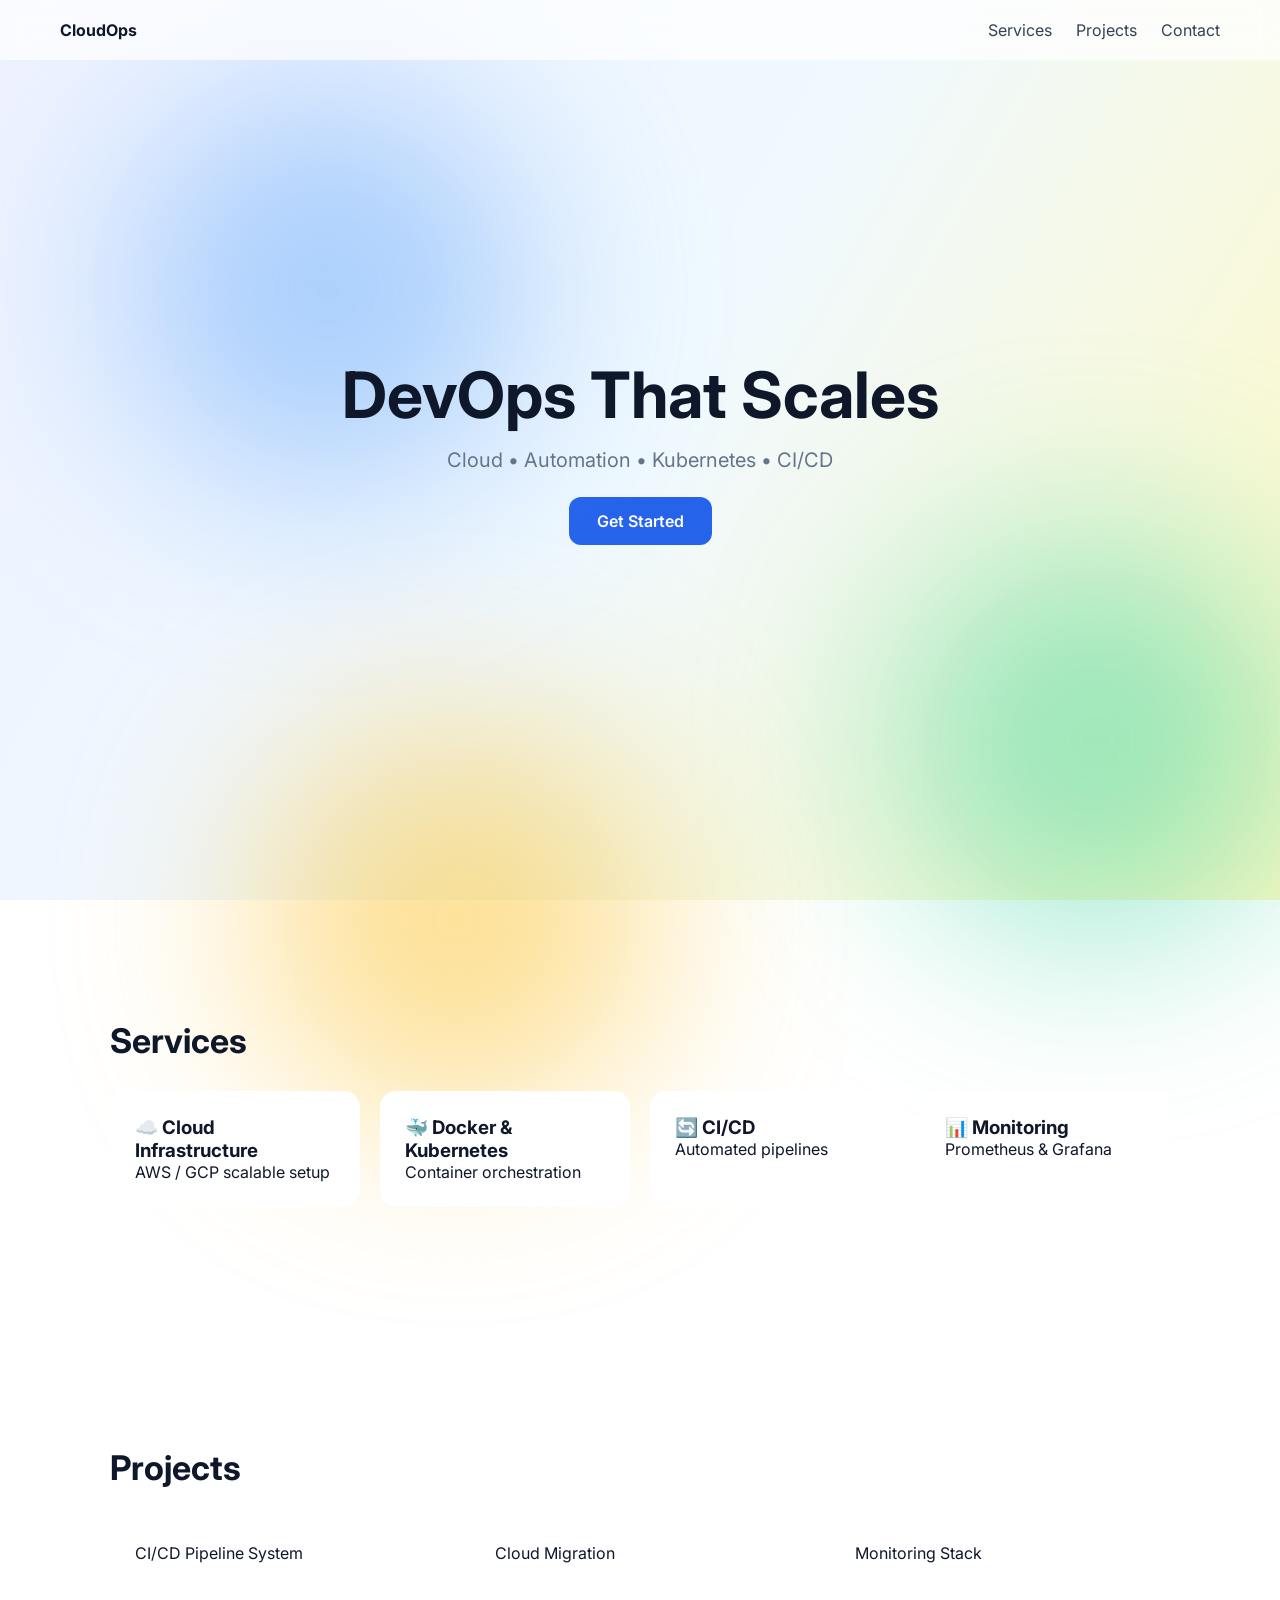
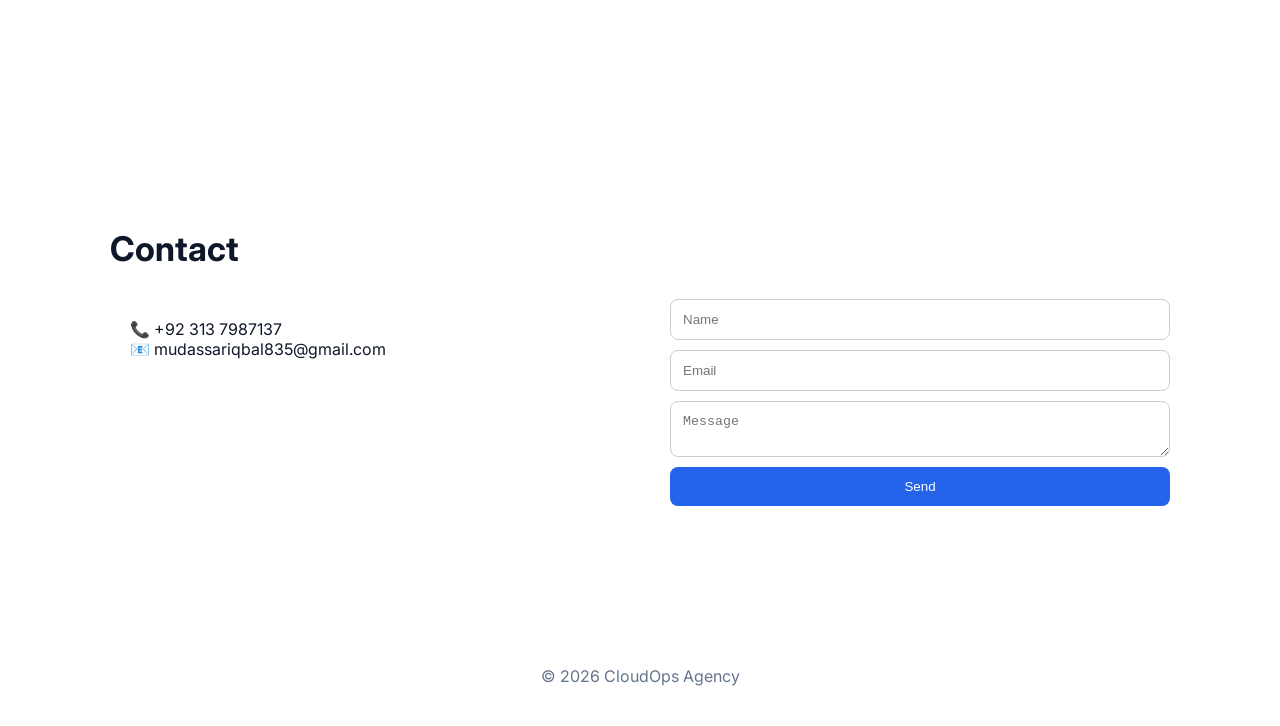
==== index.html @ 8bf72c38 "Update index.html" ====
<!DOCTYPE html>
<html lang="en">
<head>
<meta charset="UTF-8">
<meta name="viewport" content="width=device-width, initial-scale=1.0">

<title>CloudOps Agency</title>

<link href="https://fonts.googleapis.com/css2?family=Inter:wght@300;400;600;700&display=swap" rel="stylesheet">

<style>

/* RESET */
*{margin:0;padding:0;box-sizing:border-box;}

body{
  font-family:'Inter',sans-serif;
  color:#0f172a;
  overflow-x:hidden;
}

/* BACKGROUND */
.bg{
  position:fixed;
  width:100%;
  height:100%;
  background:linear-gradient(120deg,#eef2ff,#f0f9ff,#fef9c3);
  z-index:-3;
}

.blob{
  position:absolute;
  width:400px;
  height:400px;
  border-radius:50%;
  filter:blur(100px);
  opacity:0.5;
  animation:float 15s infinite ease-in-out;
}

.b1{background:#60a5fa;top:10%;left:10%;}
.b2{background:#34d399;top:60%;left:70%;animation-delay:3s;}
.b3{background:#fbbf24;top:80%;left:20%;animation-delay:6s;}

@keyframes float{
  0%{transform:translate(0,0);}
  50%{transform:translate(80px,-80px);}
  100%{transform:translate(0,0);}
}

/* NAV */
nav{
  display:flex;
  justify-content:space-between;
  padding:20px 60px;
  position:fixed;
  width:100%;
  background:rgba(255,255,255,0.7);
  backdrop-filter:blur(12px);
  z-index:10;
}

nav a{
  margin-left:20px;
  text-decoration:none;
  color:#334155;
}

/* HERO */
.hero{
  height:100vh;
  display:flex;
  flex-direction:column;
  justify-content:center;
  align-items:center;
  text-align:center;
}

.hero h1{
  font-size:64px;
  font-weight:700;
  opacity:0;
  transform:translateY(40px);
  transition:0.8s;
}

.hero p{
  margin-top:15px;
  font-size:20px;
  color:#64748b;
  opacity:0;
  transform:translateY(40px);
  transition:0.8s;
}

.btn{
  margin-top:25px;
  padding:14px 28px;
  border-radius:12px;
  background:#2563eb;
  color:white;
  text-decoration:none;
  font-weight:600;
  transition:0.3s;
}

.btn:hover{
  transform:scale(1.05);
}

/* SECTION */
.section{
  max-width:1100px;
  margin:auto;
  padding:120px 20px;
  opacity:0;
  transform:translateY(60px);
  transition:0.8s;
}

.section.show{
  opacity:1;
  transform:translateY(0);
}

h2{
  font-size:34px;
  margin-bottom:30px;
}

/* GRID */
.grid{
  display:grid;
  grid-template-columns:repeat(auto-fit,minmax(250px,1fr));
  gap:20px;
}

/* CARD */
.card{
  background:white;
  padding:25px;
  border-radius:16px;
  transition:0.4s;
}

.card:hover{
  transform:translateY(-10px) scale(1.03);
  box-shadow:0 20px 40px rgba(0,0,0,0.12);
}

/* CONTACT */
.contact{
  display:flex;
  gap:20px;
  flex-wrap:wrap;
}

.box{
  flex:1;
  background:white;
  padding:20px;
  border-radius:12px;
}

form{
  flex:1;
  display:flex;
  flex-direction:column;
  gap:10px;
}

input,textarea{
  padding:12px;
  border-radius:8px;
  border:1px solid #ccc;
}

button{
  padding:12px;
  background:#2563eb;
  color:white;
  border:none;
  border-radius:8px;
  cursor:pointer;
}

/* SUCCESS MSG */
#successMsg{
  display:none;
  color:green;
  margin-top:10px;
}

/* FOOTER */
footer{
  text-align:center;
  padding:40px;
  color:#64748b;
}

</style>

</head>

<body>

<!-- BACKGROUND -->
<div class="bg"></div>
<div class="blob b1"></div>
<div class="blob b2"></div>
<div class="blob b3"></div>

<!-- NAV -->
<nav>
  <b>CloudOps</b>
  <div>
    <a href="#services">Services</a>
    <a href="#projects">Projects</a>
    <a href="#contact">Contact</a>
  </div>
</nav>

<!-- HERO -->
<section class="hero">
  <h1 id="heroTitle">DevOps That Scales</h1>
  <p id="heroText">Cloud • Automation • Kubernetes • CI/CD </p>
  <a href="#contact" class="btn">Get Started</a>
</section>

<!-- SERVICES -->
<section id="services" class="section">
  <h2>Services</h2>

  <div class="grid">
    <div class="card"><h3>☁️ Cloud Infrastructure</h3><p>AWS / GCP scalable setup</p></div>
    <div class="card"><h3>🐳 Docker & Kubernetes</h3><p>Container orchestration</p></div>
    <div class="card"><h3>🔄 CI/CD</h3><p>Automated pipelines</p></div>
    <div class="card"><h3>📊 Monitoring</h3><p>Prometheus & Grafana</p></div>
  </div>
</section>

<!-- PROJECTS -->
<section id="projects" class="section">
  <h2>Projects</h2>

  <div class="grid">
    <div class="card">CI/CD Pipeline System</div>
    <div class="card">Cloud Migration</div>
    <div class="card">Monitoring Stack</div>
  </div>
</section>

<!-- CONTACT -->
<section id="contact" class="section">
  <h2>Contact</h2>

  <div class="contact">

    <div class="box">
      <p>📞 +92 313 7987137</p>
      <p>📧 mudassariqbal835@gmail.com</p>
    </div>

    <form id="contactForm" action="https://formspree.io/f/xykbgoqj" method="POST">
      <input type="text" name="name" placeholder="Name" required>
      <input type="email" name="email" placeholder="Email" required>
      <textarea name="message" placeholder="Message" required></textarea>
      <button type="submit">Send</button>
    </form>

  </div>

  <p id="successMsg">✅ Message sent successfully</p>

</section>

<footer>
  © 2026 CloudOps Agency
</footer>

<script>

/* HERO ANIMATION */
window.onload = () => {
  document.getElementById("heroTitle").style.opacity = 1;
  document.getElementById("heroTitle").style.transform = "translateY(0)";
  
  setTimeout(()=>{
    document.getElementById("heroText").style.opacity = 1;
    document.getElementById("heroText").style.transform = "translateY(0)";
  },300);
};

/* SCROLL REVEAL */
const sections = document.querySelectorAll(".section");

window.addEventListener("scroll", ()=>{
  sections.forEach(sec=>{
    if(sec.getBoundingClientRect().top < window.innerHeight - 100){
      sec.classList.add("show");
    }
  });
});

/* FORM FIX */
const form = document.getElementById("contactForm");
const msg = document.getElementById("successMsg");

form.addEventListener("submit", async (e)=>{
  e.preventDefault();

  const data = new FormData(form);

  const res = await fetch(form.action,{
    method:"POST",
    body:data,
    headers:{'Accept':'application/json'}
  });

  if(res.ok){
    msg.style.display="block";
    form.reset();
  }else{
    alert("Error sending message");
  }
});

</script>

</body>
</html>
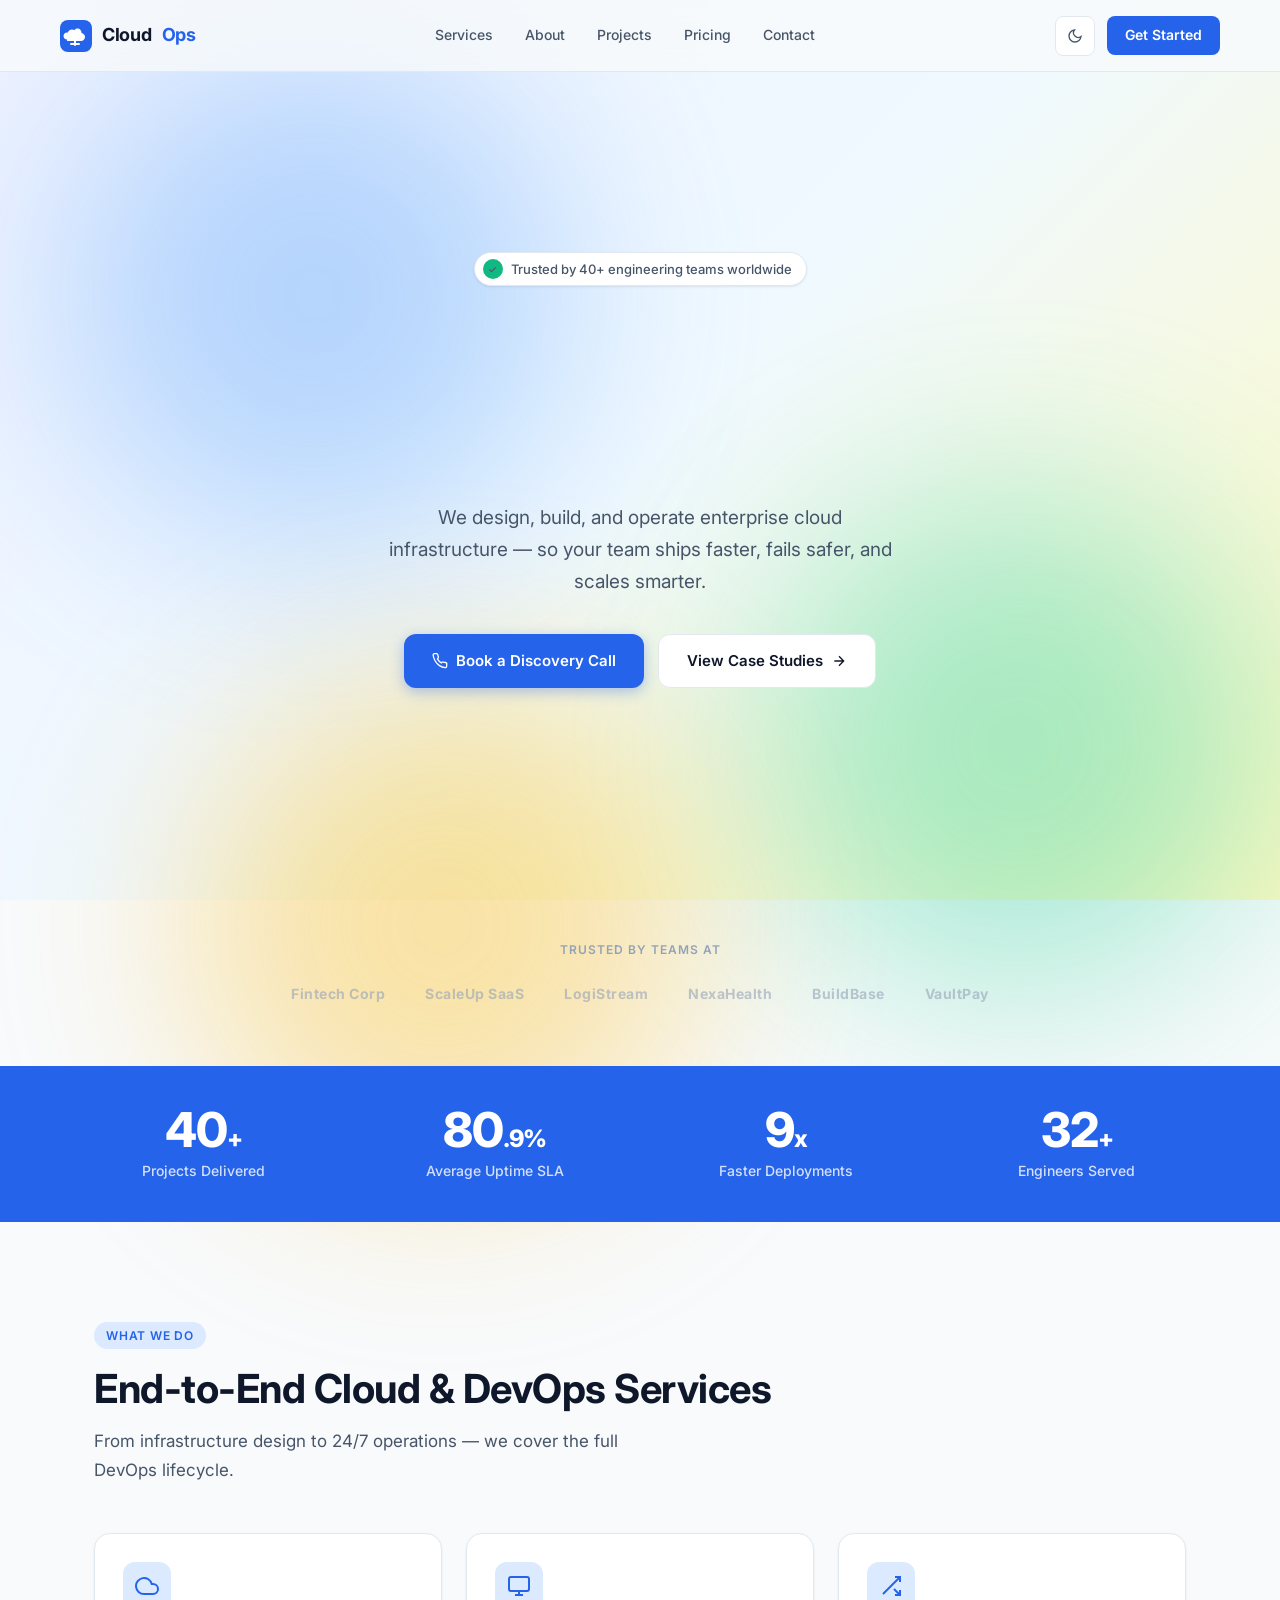
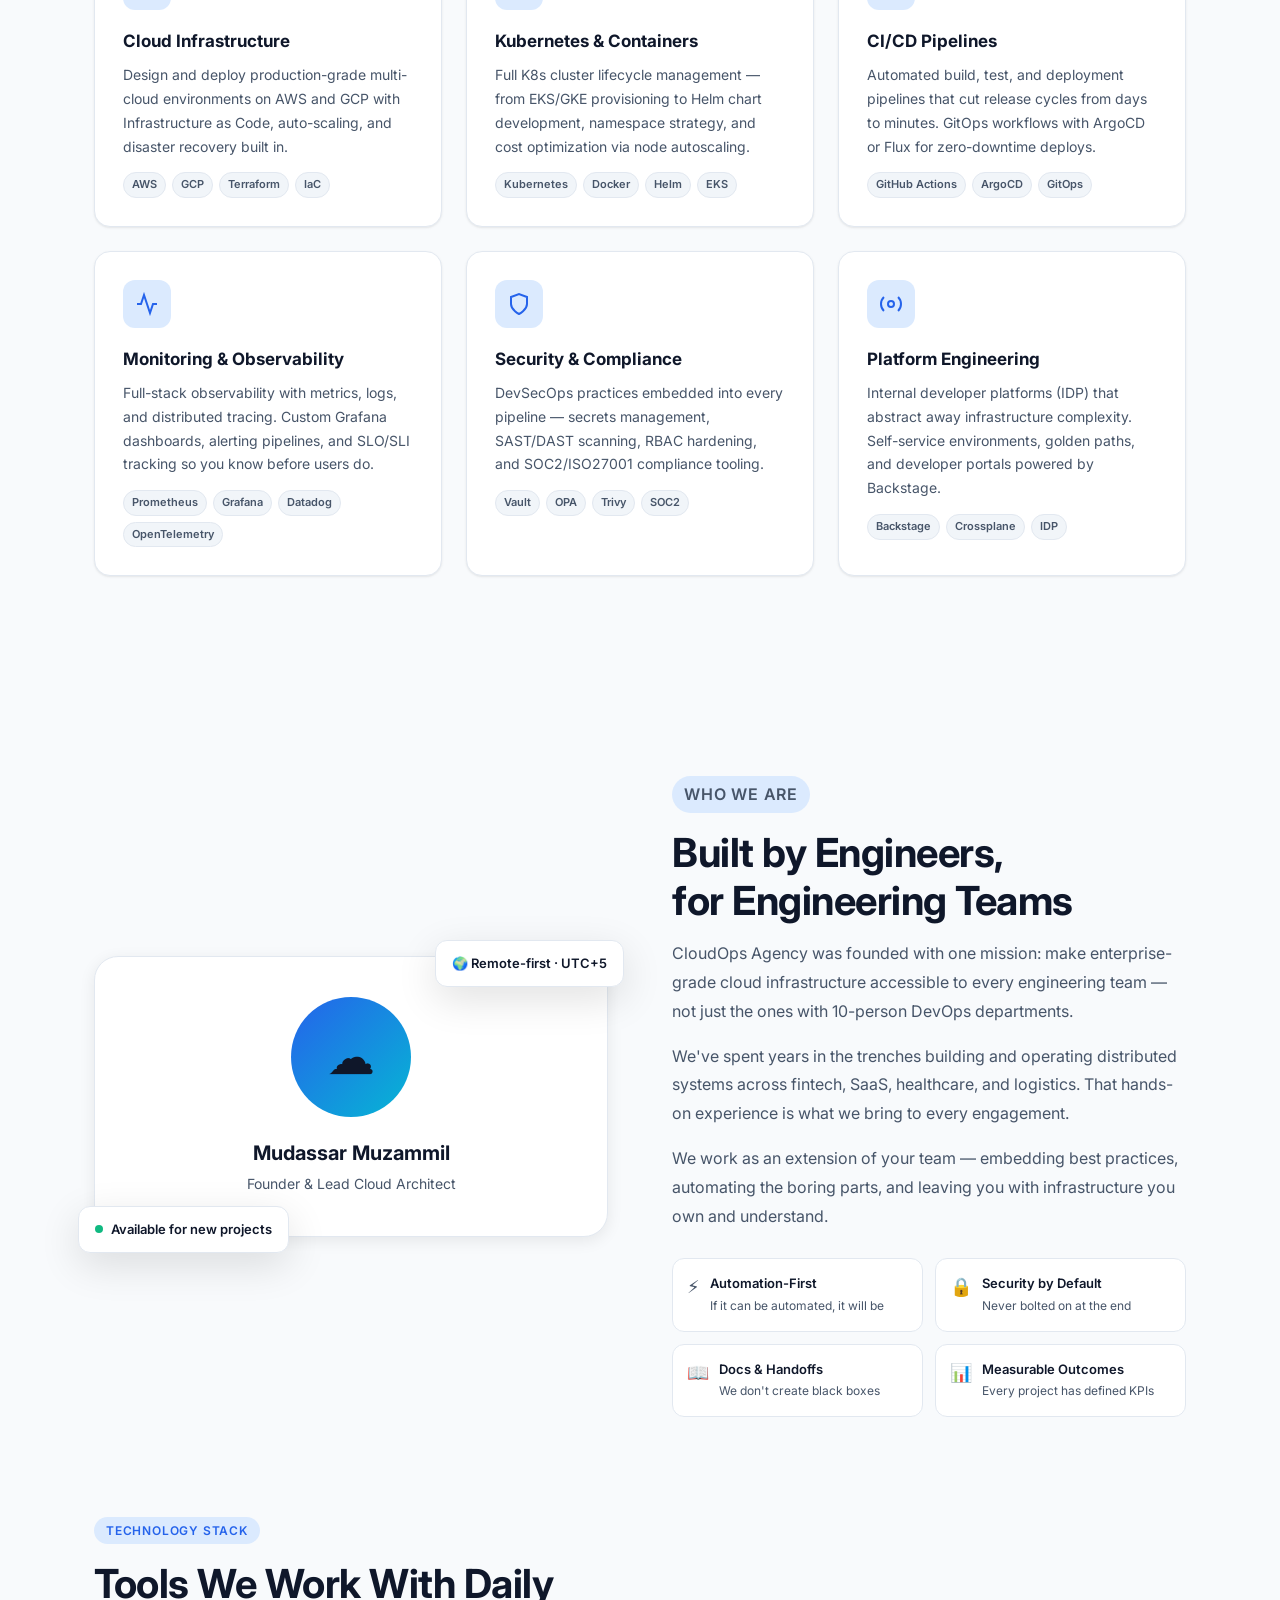
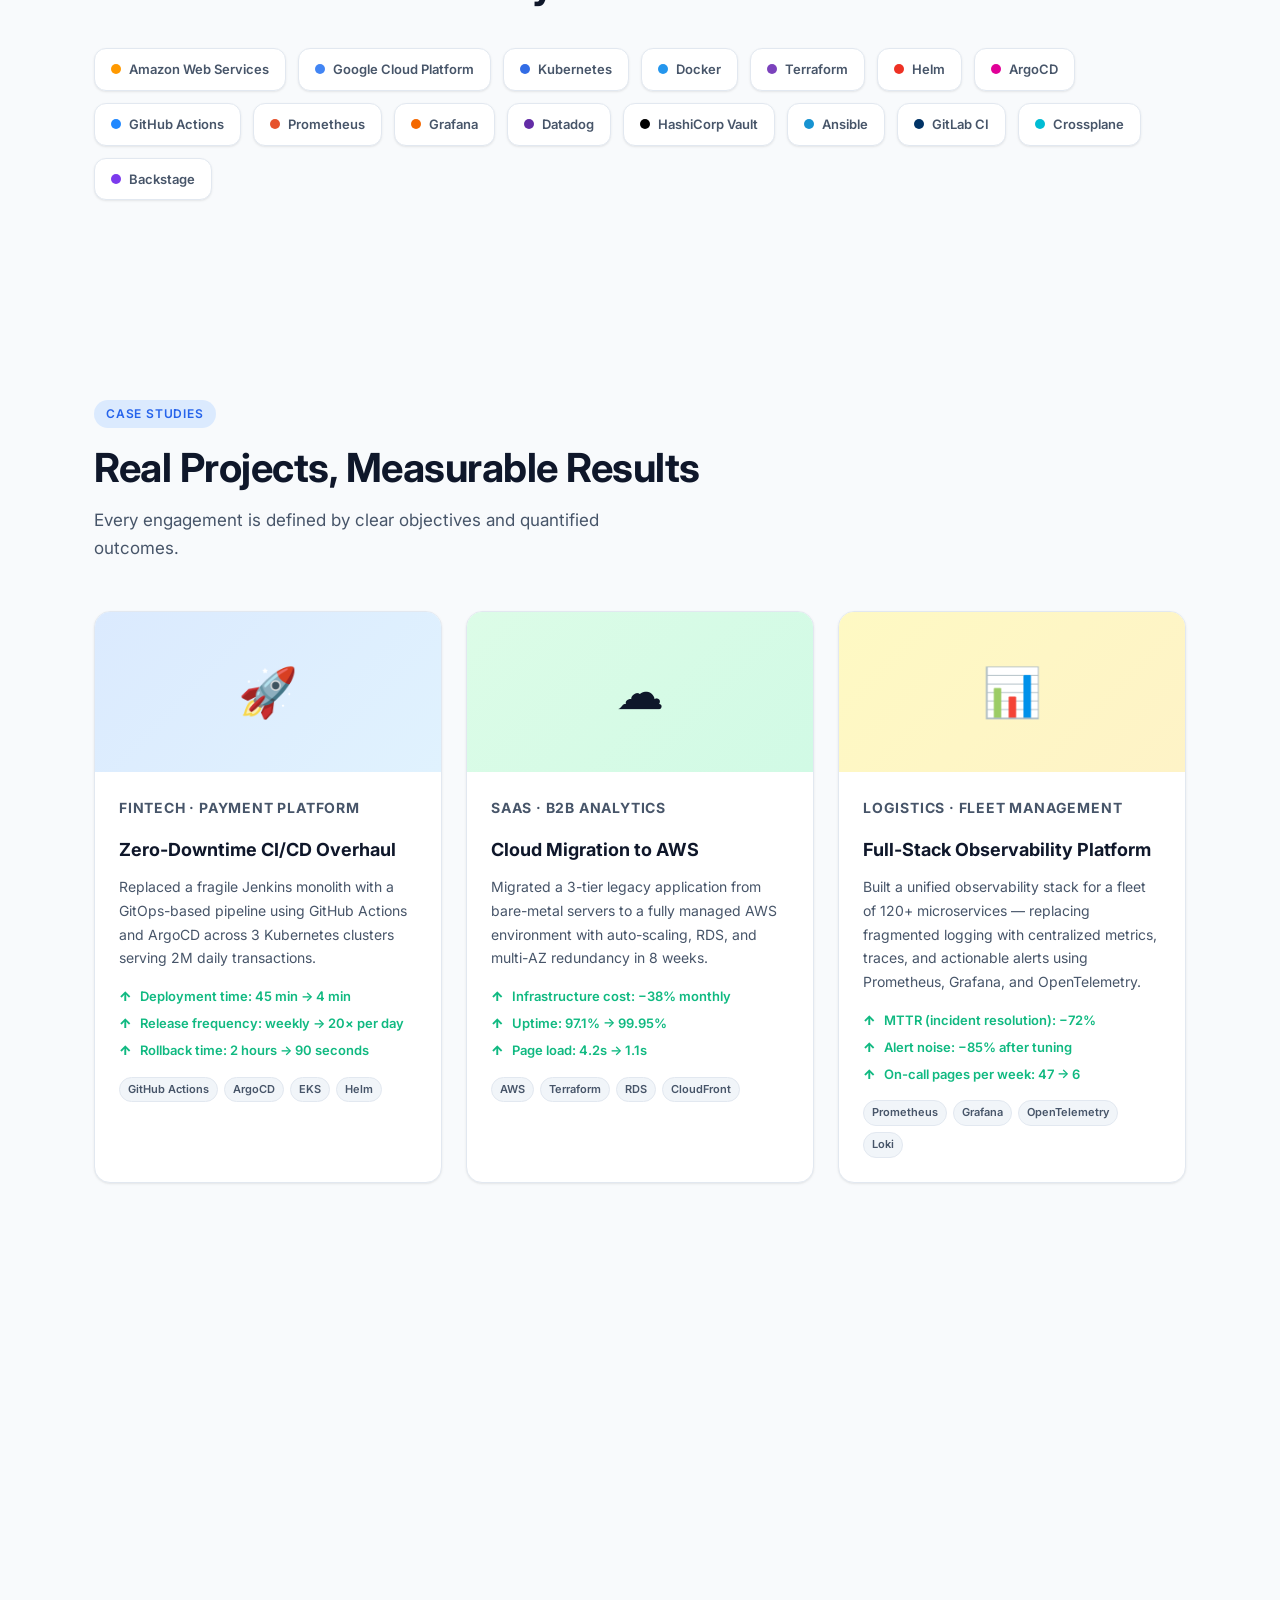
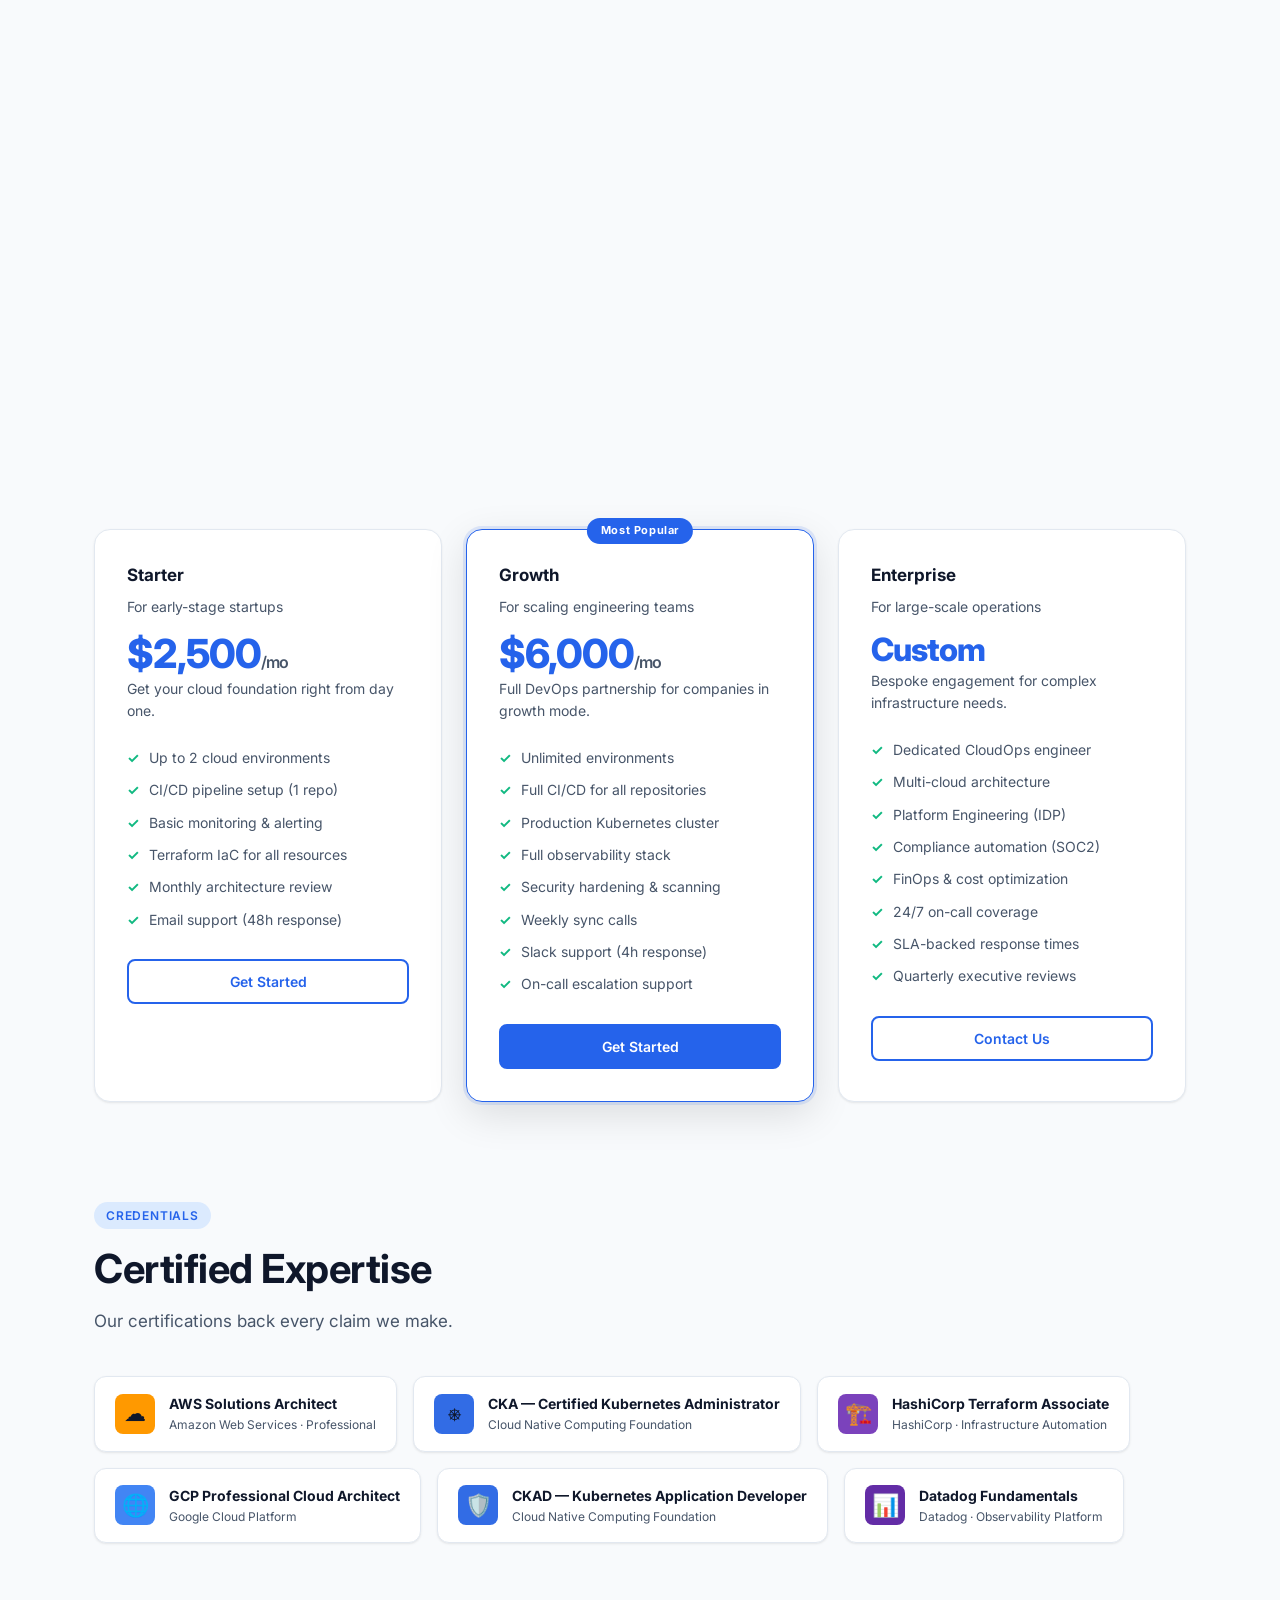
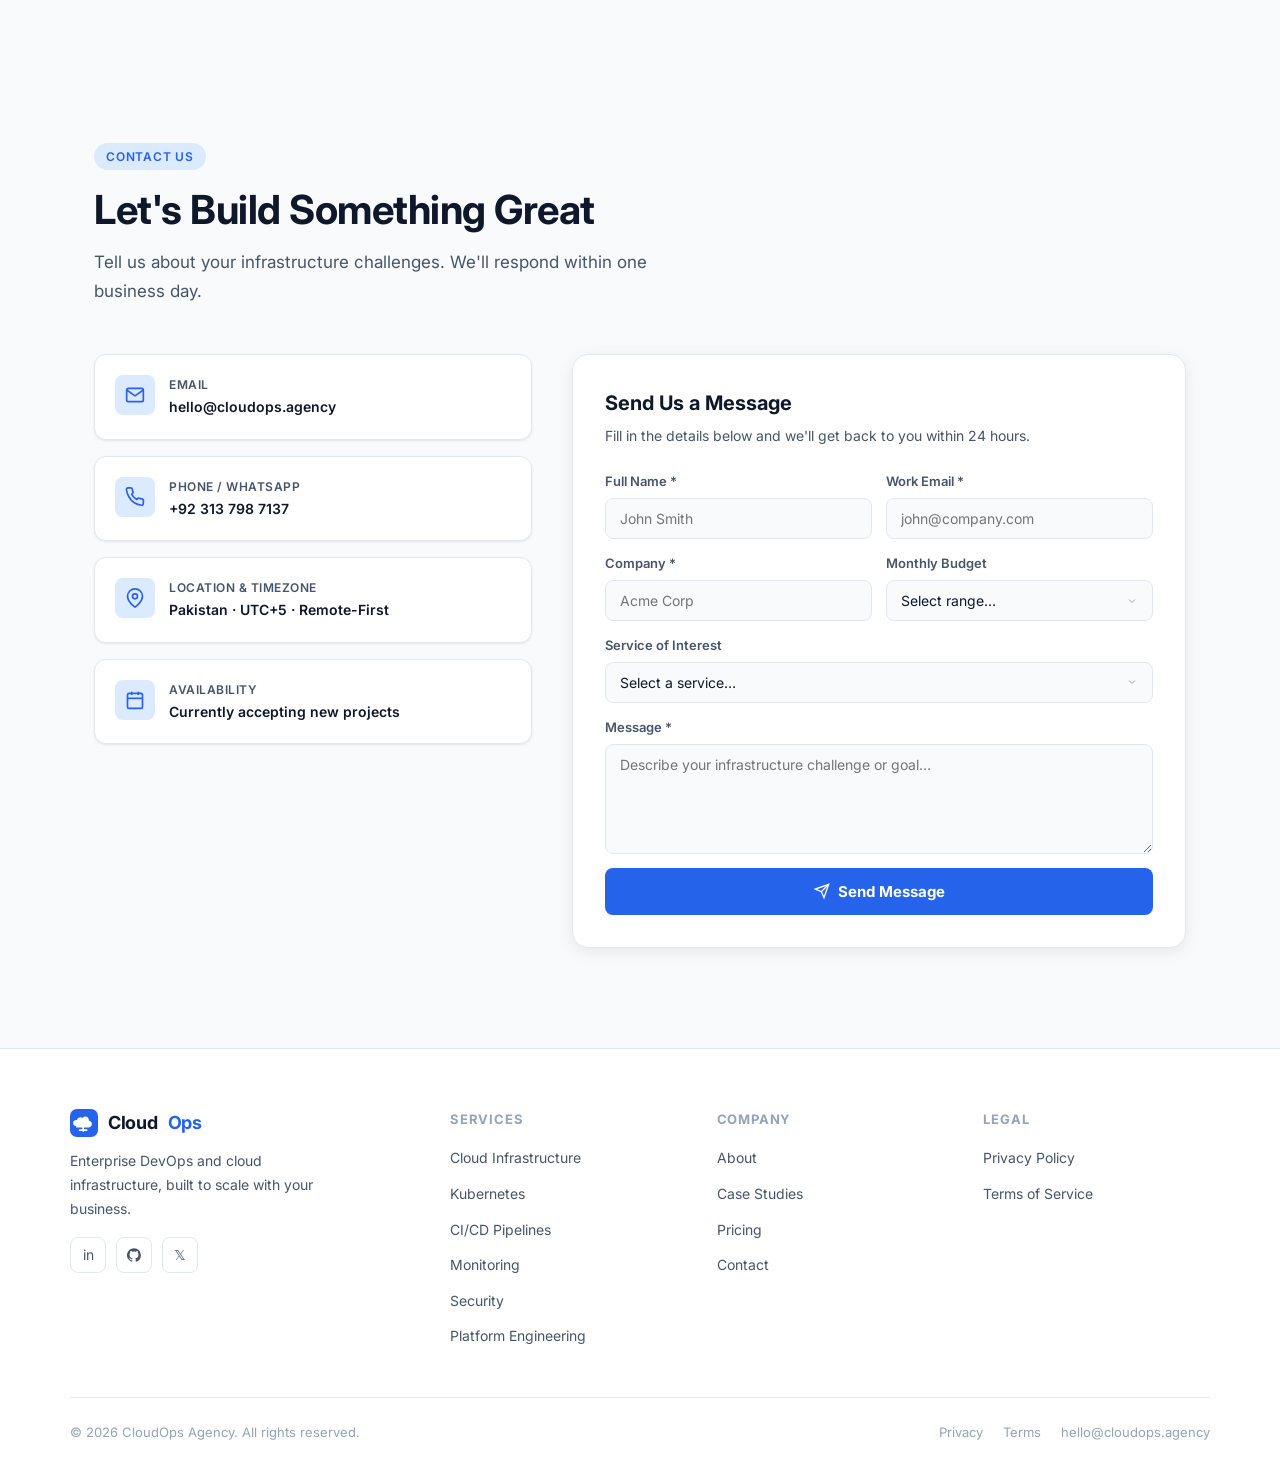
==== commit 5b86d7bd: "updates" ====
--- a/index.html
+++ b/index.html
@@ -1,331 +1,766 @@
 <!DOCTYPE html>
-<html lang="en">
+<html lang="en" data-theme="light">
 <head>
-<meta charset="UTF-8">
-<meta name="viewport" content="width=device-width, initial-scale=1.0">
-
-<title>CloudOps Agency</title>
-
-<link href="https://fonts.googleapis.com/css2?family=Inter:wght@300;400;600;700&display=swap" rel="stylesheet">
-
-<style>
-
-/* RESET */
-*{margin:0;padding:0;box-sizing:border-box;}
-
-body{
-  font-family:'Inter',sans-serif;
-  color:#0f172a;
-  overflow-x:hidden;
-}
-
-/* BACKGROUND */
-.bg{
-  position:fixed;
-  width:100%;
-  height:100%;
-  background:linear-gradient(120deg,#eef2ff,#f0f9ff,#fef9c3);
-  z-index:-3;
-}
-
-.blob{
-  position:absolute;
-  width:400px;
-  height:400px;
-  border-radius:50%;
-  filter:blur(100px);
-  opacity:0.5;
-  animation:float 15s infinite ease-in-out;
-}
-
-.b1{background:#60a5fa;top:10%;left:10%;}
-.b2{background:#34d399;top:60%;left:70%;animation-delay:3s;}
-.b3{background:#fbbf24;top:80%;left:20%;animation-delay:6s;}
-
-@keyframes float{
-  0%{transform:translate(0,0);}
-  50%{transform:translate(80px,-80px);}
-  100%{transform:translate(0,0);}
-}
-
-/* NAV */
-nav{
-  display:flex;
-  justify-content:space-between;
-  padding:20px 60px;
-  position:fixed;
-  width:100%;
-  background:rgba(255,255,255,0.7);
-  backdrop-filter:blur(12px);
-  z-index:10;
-}
-
-nav a{
-  margin-left:20px;
-  text-decoration:none;
-  color:#334155;
-}
-
-/* HERO */
-.hero{
-  height:100vh;
-  display:flex;
-  flex-direction:column;
-  justify-content:center;
-  align-items:center;
-  text-align:center;
-}
-
-.hero h1{
-  font-size:64px;
-  font-weight:700;
-  opacity:0;
-  transform:translateY(40px);
-  transition:0.8s;
-}
-
-.hero p{
-  margin-top:15px;
-  font-size:20px;
-  color:#64748b;
-  opacity:0;
-  transform:translateY(40px);
-  transition:0.8s;
-}
-
-.btn{
-  margin-top:25px;
-  padding:14px 28px;
-  border-radius:12px;
-  background:#2563eb;
-  color:white;
-  text-decoration:none;
-  font-weight:600;
-  transition:0.3s;
-}
-
-.btn:hover{
-  transform:scale(1.05);
-}
-
-/* SECTION */
-.section{
-  max-width:1100px;
-  margin:auto;
-  padding:120px 20px;
-  opacity:0;
-  transform:translateY(60px);
-  transition:0.8s;
-}
-
-.section.show{
-  opacity:1;
-  transform:translateY(0);
-}
-
-h2{
-  font-size:34px;
-  margin-bottom:30px;
-}
-
-/* GRID */
-.grid{
-  display:grid;
-  grid-template-columns:repeat(auto-fit,minmax(250px,1fr));
-  gap:20px;
-}
-
-/* CARD */
-.card{
-  background:white;
-  padding:25px;
-  border-radius:16px;
-  transition:0.4s;
-}
-
-.card:hover{
-  transform:translateY(-10px) scale(1.03);
-  box-shadow:0 20px 40px rgba(0,0,0,0.12);
-}
-
-/* CONTACT */
-.contact{
-  display:flex;
-  gap:20px;
-  flex-wrap:wrap;
-}
-
-.box{
-  flex:1;
-  background:white;
-  padding:20px;
-  border-radius:12px;
-}
-
-form{
-  flex:1;
-  display:flex;
-  flex-direction:column;
-  gap:10px;
-}
-
-input,textarea{
-  padding:12px;
-  border-radius:8px;
-  border:1px solid #ccc;
-}
-
-button{
-  padding:12px;
-  background:#2563eb;
-  color:white;
-  border:none;
-  border-radius:8px;
-  cursor:pointer;
-}
-
-/* SUCCESS MSG */
-#successMsg{
-  display:none;
-  color:green;
-  margin-top:10px;
-}
-
-/* FOOTER */
-footer{
-  text-align:center;
-  padding:40px;
-  color:#64748b;
-}
-
-</style>
-
+  <meta charset="UTF-8">
+  <meta name="viewport" content="width=device-width, initial-scale=1.0">
+
+  <!-- ── PRIMARY META ──────────────────────────────────────── -->
+  <title>CloudOps Agency — DevOps & Cloud Infrastructure Experts</title>
+  <meta name="description" content="CloudOps Agency delivers enterprise-grade DevOps, cloud infrastructure, Kubernetes, and CI/CD automation. Scale your infrastructure with confidence.">
+  <meta name="author" content="CloudOps Agency">
+  <meta name="theme-color" content="#2563eb">
+  <link rel="canonical" href="https://cloudops.agency/">
+
+  <!-- ── OPEN GRAPH ─────────────────────────────────────────── -->
+  <meta property="og:type"        content="website">
+  <meta property="og:url"         content="https://cloudops.agency/">
+  <meta property="og:title"       content="CloudOps Agency — DevOps & Cloud Infrastructure Experts">
+  <meta property="og:description" content="Enterprise-grade DevOps, cloud infrastructure, Kubernetes, and CI/CD automation. Scale with confidence.">
+  <meta property="og:image"       content="https://cloudops.agency/og-image.png">
+
+  <!-- ── TWITTER CARD ──────────────────────────────────────── -->
+  <meta name="twitter:card"        content="summary_large_image">
+  <meta name="twitter:title"       content="CloudOps Agency — DevOps & Cloud Experts">
+  <meta name="twitter:description" content="Enterprise-grade cloud infrastructure, Kubernetes, and CI/CD automation.">
+  <meta name="twitter:image"       content="https://cloudops.agency/og-image.png">
+
+  <!-- ── FAVICON (inline SVG) ──────────────────────────────── -->
+  <link rel="icon" type="image/svg+xml" href="data:image/svg+xml,<svg xmlns='http://www.w3.org/2000/svg' viewBox='0 0 32 32'><rect width='32' height='32' rx='8' fill='%232563eb'/><path d='M7 19.5C5.07 19.5 3.5 17.93 3.5 16S5.07 12.5 7 12.5c.3 0 .6.04.88.1C8.5 10.7 10.12 9.5 12 9.5c.87 0 1.67.28 2.32.74C15.07 9.1 16.24 8.5 17.56 8.5c2.18 0 3.94 1.76 3.94 3.94 0 .2-.02.4-.05.59C23.5 13.42 25 15.08 25 17.06 25 19.24 23.24 21 21.06 21H7v-1.5z' fill='white'/><rect x='14' y='19' width='2' height='7' rx='1' fill='white'/><rect x='10' y='23' width='10' height='2' rx='1' fill='white'/></svg>">
+
+  <!-- ── FONTS ──────────────────────────────────────────────── -->
+  <link rel="preconnect" href="https://fonts.googleapis.com">
+  <link rel="preconnect" href="https://fonts.gstatic.com" crossorigin>
+  <link href="https://fonts.googleapis.com/css2?family=Inter:wght@300;400;500;600;700;800&display=swap" rel="stylesheet">
+
+  <!-- ── STYLESHEET ────────────────────────────────────────── -->
+  <link rel="stylesheet" href="css/style.css">
+
+  <!-- ── JSON-LD STRUCTURED DATA ───────────────────────────── -->
+  <script type="application/ld+json">
+  {
+    "@context": "https://schema.org",
+    "@type": "ProfessionalService",
+    "name": "CloudOps Agency",
+    "url": "https://cloudops.agency",
+    "logo": "https://cloudops.agency/og-image.png",
+    "description": "Enterprise DevOps, cloud infrastructure, Kubernetes, and CI/CD automation services.",
+    "contactPoint": {
+      "@type": "ContactPoint",
+      "email": "hello@cloudops.agency",
+      "contactType": "customer service"
+    },
+    "sameAs": [
+      "https://linkedin.com/company/cloudops-agency",
+      "https://github.com/cloudops-agency"
+    ],
+    "hasOfferCatalog": {
+      "@type": "OfferCatalog",
+      "name": "CloudOps Services",
+      "itemListElement": [
+        { "@type": "Offer", "itemOffered": { "@type": "Service", "name": "Cloud Infrastructure" } },
+        { "@type": "Offer", "itemOffered": { "@type": "Service", "name": "Kubernetes & Container Orchestration" } },
+        { "@type": "Offer", "itemOffered": { "@type": "Service", "name": "CI/CD Pipeline Automation" } },
+        { "@type": "Offer", "itemOffered": { "@type": "Service", "name": "Monitoring & Observability" } }
+      ]
+    }
+  }
+  </script>
 </head>
 
 <body>
 
-<!-- BACKGROUND -->
-<div class="bg"></div>
-<div class="blob b1"></div>
-<div class="blob b2"></div>
-<div class="blob b3"></div>
-
-<!-- NAV -->
-<nav>
-  <b>CloudOps</b>
-  <div>
-    <a href="#services">Services</a>
-    <a href="#projects">Projects</a>
-    <a href="#contact">Contact</a>
+<!-- ── BACKGROUND ──────────────────────────────────────────── -->
+<div class="bg-gradient"></div>
+<div class="blob blob-1"></div>
+<div class="blob blob-2"></div>
+<div class="blob blob-3"></div>
+
+<!-- ── NAVIGATION ──────────────────────────────────────────── -->
+<nav class="nav" role="navigation" aria-label="Main navigation">
+  <a href="#hero" class="nav-logo" aria-label="CloudOps Agency home">
+    <svg width="32" height="32" viewBox="0 0 32 32" fill="none" aria-hidden="true">
+      <rect width="32" height="32" rx="8" fill="#2563eb"/>
+      <path d="M7 19.5C5.07 19.5 3.5 17.93 3.5 16S5.07 12.5 7 12.5c.3 0 .6.04.88.1C8.5 10.7 10.12 9.5 12 9.5c.87 0 1.67.28 2.32.74C15.07 9.1 16.24 8.5 17.56 8.5c2.18 0 3.94 1.76 3.94 3.94 0 .2-.02.4-.05.59C23.5 13.42 25 15.08 25 17.06 25 19.24 23.24 21 21.06 21H7v-1.5z" fill="white"/>
+      <rect x="14" y="19" width="2" height="7" rx="1" fill="white"/>
+      <rect x="10" y="23" width="10" height="2" rx="1" fill="white"/>
+    </svg>
+    Cloud<span>Ops</span>
+  </a>
+
+  <div class="nav-links" role="menubar">
+    <a href="#services"        role="menuitem">Services</a>
+    <a href="#about"           role="menuitem">About</a>
+    <a href="#projects"        role="menuitem">Projects</a>
+    <a href="#pricing"         role="menuitem">Pricing</a>
+    <a href="#contact"         role="menuitem">Contact</a>
+  </div>
+
+  <div class="nav-actions">
+    <button id="themeToggle" class="btn-theme" aria-label="Toggle dark mode">
+      <svg class="icon-moon" width="16" height="16" viewBox="0 0 24 24" fill="none" stroke="currentColor" stroke-width="2" aria-hidden="true"><path d="M21 12.79A9 9 0 1 1 11.21 3 7 7 0 0 0 21 12.79z"/></svg>
+      <svg class="icon-sun"  width="16" height="16" viewBox="0 0 24 24" fill="none" stroke="currentColor" stroke-width="2" aria-hidden="true"><circle cx="12" cy="12" r="5"/><line x1="12" y1="1" x2="12" y2="3"/><line x1="12" y1="21" x2="12" y2="23"/><line x1="4.22" y1="4.22" x2="5.64" y2="5.64"/><line x1="18.36" y1="18.36" x2="19.78" y2="19.78"/><line x1="1" y1="12" x2="3" y2="12"/><line x1="21" y1="12" x2="23" y2="12"/><line x1="4.22" y1="19.78" x2="5.64" y2="18.36"/><line x1="18.36" y1="5.64" x2="19.78" y2="4.22"/></svg>
+    </button>
+    <a href="#contact" class="btn-nav desktop">Get Started</a>
+    <button id="hamburger" class="hamburger" aria-label="Open menu" aria-expanded="false">
+      <span></span><span></span><span></span>
+    </button>
   </div>
 </nav>
 
-<!-- HERO -->
-<section class="hero">
-  <h1 id="heroTitle">DevOps That Scales</h1>
-  <p id="heroText">Cloud • Automation • Kubernetes • CI/CD </p>
-  <a href="#contact" class="btn">Get Started</a>
-</section>
-
-<!-- SERVICES -->
+<!-- ── MOBILE MENU ─────────────────────────────────────────── -->
+<div id="mobileMenu" class="mobile-menu" role="menu">
+  <a href="#services" role="menuitem">Services</a>
+  <a href="#about"    role="menuitem">About</a>
+  <a href="#projects" role="menuitem">Projects</a>
+  <a href="#pricing"  role="menuitem">Pricing</a>
+  <a href="#contact"  role="menuitem">Contact</a>
+  <a href="#contact"  class="btn-nav">Get Started</a>
+</div>
+
+<!-- ══════════════════════════════════════════════════════════
+     HERO
+══════════════════════════════════════════════════════════════ -->
+<section id="hero" class="hero" aria-label="Hero">
+  <div class="hero-badge">
+    <span class="dot">✓</span>
+    Trusted by 40+ engineering teams worldwide
+  </div>
+
+  <h1>DevOps Infrastructure<br>That <span class="accent">Scales</span> With You</h1>
+
+  <p class="hero-sub">
+    We design, build, and operate enterprise cloud infrastructure — so your team ships faster, fails safer, and scales smarter.
+  </p>
+
+  <div class="hero-ctas">
+    <a href="#contact" class="btn-primary">
+      <svg width="16" height="16" viewBox="0 0 24 24" fill="none" stroke="currentColor" stroke-width="2" aria-hidden="true"><path d="M22 16.92v3a2 2 0 0 1-2.18 2 19.79 19.79 0 0 1-8.63-3.07A19.5 19.5 0 0 1 4.82 12a19.79 19.79 0 0 1-3.07-8.67A2 2 0 0 1 3.77 1h3a2 2 0 0 1 2 1.72c.127.96.361 1.903.7 2.81a2 2 0 0 1-.45 2.11L8.09 8.91a16 16 0 0 0 6 6l.91-.91a2 2 0 0 1 2.11-.45c.907.339 1.85.573 2.81.7A2 2 0 0 1 22 16.92z"/></svg>
+      Book a Discovery Call
+    </a>
+    <a href="#projects" class="btn-secondary">
+      View Case Studies
+      <svg width="16" height="16" viewBox="0 0 24 24" fill="none" stroke="currentColor" stroke-width="2" aria-hidden="true"><path d="M5 12h14M12 5l7 7-7 7"/></svg>
+    </a>
+  </div>
+</section>
+
+<!-- ── TRUSTED BY ──────────────────────────────────────────── -->
+<div class="trusted">
+  <p class="trusted-label">Trusted by teams at</p>
+  <div class="trusted-logos" aria-label="Trusted companies">
+    <span class="trusted-logo">Fintech Corp</span>
+    <span class="trusted-logo">ScaleUp SaaS</span>
+    <span class="trusted-logo">LogiStream</span>
+    <span class="trusted-logo">NexaHealth</span>
+    <span class="trusted-logo">BuildBase</span>
+    <span class="trusted-logo">VaultPay</span>
+  </div>
+</div>
+
+<!-- ── STATS BAR ───────────────────────────────────────────── -->
+<div class="stats-bar" aria-label="Company stats">
+  <div class="stats-inner">
+    <div class="stat-item reveal">
+      <div class="stat-number"><span data-count="50">0</span><span class="stat-suffix">+</span></div>
+      <div class="stat-label">Projects Delivered</div>
+    </div>
+    <div class="stat-item reveal reveal-delay-1">
+      <div class="stat-number"><span data-count="99">0</span><span class="stat-suffix">.9%</span></div>
+      <div class="stat-label">Average Uptime SLA</div>
+    </div>
+    <div class="stat-item reveal reveal-delay-2">
+      <div class="stat-number"><span data-count="12">0</span><span class="stat-suffix">x</span></div>
+      <div class="stat-label">Faster Deployments</div>
+    </div>
+    <div class="stat-item reveal reveal-delay-3">
+      <div class="stat-number"><span data-count="40">0</span><span class="stat-suffix">+</span></div>
+      <div class="stat-label">Engineers Served</div>
+    </div>
+  </div>
+</div>
+
+<!-- ══════════════════════════════════════════════════════════
+     SERVICES
+══════════════════════════════════════════════════════════════ -->
 <section id="services" class="section">
-  <h2>Services</h2>
-
-  <div class="grid">
-    <div class="card"><h3>☁️ Cloud Infrastructure</h3><p>AWS / GCP scalable setup</p></div>
-    <div class="card"><h3>🐳 Docker & Kubernetes</h3><p>Container orchestration</p></div>
-    <div class="card"><h3>🔄 CI/CD</h3><p>Automated pipelines</p></div>
-    <div class="card"><h3>📊 Monitoring</h3><p>Prometheus & Grafana</p></div>
-  </div>
-</section>
-
-<!-- PROJECTS -->
+  <div class="reveal">
+    <p class="section-tag">What We Do</p>
+    <h2 class="section-title">End-to-End Cloud & DevOps Services</h2>
+    <p class="section-sub">From infrastructure design to 24/7 operations — we cover the full DevOps lifecycle.</p>
+  </div>
+
+  <div class="grid-auto" style="margin-top:48px;">
+
+    <div class="service-card reveal reveal-delay-1">
+      <div class="service-icon" aria-hidden="true">
+        <svg width="24" height="24" viewBox="0 0 24 24" fill="none" stroke="currentColor" stroke-width="2"><path d="M18 10h-1.26A8 8 0 1 0 9 20h9a5 5 0 0 0 0-10z"/></svg>
+      </div>
+      <h3>Cloud Infrastructure</h3>
+      <p>Design and deploy production-grade multi-cloud environments on AWS and GCP with Infrastructure as Code, auto-scaling, and disaster recovery built in.</p>
+      <div class="service-tags">
+        <span class="tag">AWS</span><span class="tag">GCP</span><span class="tag">Terraform</span><span class="tag">IaC</span>
+      </div>
+    </div>
+
+    <div class="service-card reveal reveal-delay-2">
+      <div class="service-icon" aria-hidden="true">
+        <svg width="24" height="24" viewBox="0 0 24 24" fill="none" stroke="currentColor" stroke-width="2"><rect x="2" y="3" width="20" height="14" rx="2"/><path d="M8 21h8M12 17v4"/></svg>
+      </div>
+      <h3>Kubernetes & Containers</h3>
+      <p>Full K8s cluster lifecycle management — from EKS/GKE provisioning to Helm chart development, namespace strategy, and cost optimization via node autoscaling.</p>
+      <div class="service-tags">
+        <span class="tag">Kubernetes</span><span class="tag">Docker</span><span class="tag">Helm</span><span class="tag">EKS</span>
+      </div>
+    </div>
+
+    <div class="service-card reveal reveal-delay-3">
+      <div class="service-icon" aria-hidden="true">
+        <svg width="24" height="24" viewBox="0 0 24 24" fill="none" stroke="currentColor" stroke-width="2"><polyline points="16 3 21 3 21 8"/><line x1="4" y1="20" x2="21" y2="3"/><polyline points="21 16 21 21 16 21"/><line x1="15" y1="15" x2="21" y2="21"/></svg>
+      </div>
+      <h3>CI/CD Pipelines</h3>
+      <p>Automated build, test, and deployment pipelines that cut release cycles from days to minutes. GitOps workflows with ArgoCD or Flux for zero-downtime deploys.</p>
+      <div class="service-tags">
+        <span class="tag">GitHub Actions</span><span class="tag">ArgoCD</span><span class="tag">GitOps</span>
+      </div>
+    </div>
+
+    <div class="service-card reveal reveal-delay-1">
+      <div class="service-icon" aria-hidden="true">
+        <svg width="24" height="24" viewBox="0 0 24 24" fill="none" stroke="currentColor" stroke-width="2"><polyline points="22 12 18 12 15 21 9 3 6 12 2 12"/></svg>
+      </div>
+      <h3>Monitoring & Observability</h3>
+      <p>Full-stack observability with metrics, logs, and distributed tracing. Custom Grafana dashboards, alerting pipelines, and SLO/SLI tracking so you know before users do.</p>
+      <div class="service-tags">
+        <span class="tag">Prometheus</span><span class="tag">Grafana</span><span class="tag">Datadog</span><span class="tag">OpenTelemetry</span>
+      </div>
+    </div>
+
+    <div class="service-card reveal reveal-delay-2">
+      <div class="service-icon" aria-hidden="true">
+        <svg width="24" height="24" viewBox="0 0 24 24" fill="none" stroke="currentColor" stroke-width="2"><path d="M12 22s8-4 8-10V5l-8-3-8 3v7c0 6 8 10 8 10z"/></svg>
+      </div>
+      <h3>Security & Compliance</h3>
+      <p>DevSecOps practices embedded into every pipeline — secrets management, SAST/DAST scanning, RBAC hardening, and SOC2/ISO27001 compliance tooling.</p>
+      <div class="service-tags">
+        <span class="tag">Vault</span><span class="tag">OPA</span><span class="tag">Trivy</span><span class="tag">SOC2</span>
+      </div>
+    </div>
+
+    <div class="service-card reveal reveal-delay-3">
+      <div class="service-icon" aria-hidden="true">
+        <svg width="24" height="24" viewBox="0 0 24 24" fill="none" stroke="currentColor" stroke-width="2"><circle cx="12" cy="12" r="3"/><path d="M19.07 4.93a10 10 0 0 1 0 14.14M4.93 4.93a10 10 0 0 0 0 14.14"/></svg>
+      </div>
+      <h3>Platform Engineering</h3>
+      <p>Internal developer platforms (IDP) that abstract away infrastructure complexity. Self-service environments, golden paths, and developer portals powered by Backstage.</p>
+      <div class="service-tags">
+        <span class="tag">Backstage</span><span class="tag">Crossplane</span><span class="tag">IDP</span>
+      </div>
+    </div>
+
+  </div>
+</section>
+
+<!-- ══════════════════════════════════════════════════════════
+     ABOUT
+══════════════════════════════════════════════════════════════ -->
+<section id="about" class="section">
+  <div class="about-grid">
+
+    <div class="about-visual reveal">
+      <div class="about-img-wrap">
+        <div class="about-img-placeholder">☁️</div>
+        <h3>Mudassar Muzammil</h3>
+        <p>Founder & Lead Cloud Architect</p>
+      </div>
+      <div class="about-card about-card-1">
+        <span class="dot"></span>
+        Available for new projects
+      </div>
+      <div class="about-card about-card-2">
+        🌍 Remote-first · UTC+5
+      </div>
+    </div>
+
+    <div class="about-content reveal reveal-delay-1">
+      <p class="section-tag">Who We Are</p>
+      <h2 class="section-title">Built by Engineers,<br>for Engineering Teams</h2>
+      <p>CloudOps Agency was founded with one mission: make enterprise-grade cloud infrastructure accessible to every engineering team — not just the ones with 10-person DevOps departments.</p>
+      <p>We've spent years in the trenches building and operating distributed systems across fintech, SaaS, healthcare, and logistics. That hands-on experience is what we bring to every engagement.</p>
+      <p>We work as an extension of your team — embedding best practices, automating the boring parts, and leaving you with infrastructure you own and understand.</p>
+
+      <div class="about-values">
+        <div class="about-value">
+          <span class="icon">⚡</span>
+          <div><strong>Automation-First</strong><span>If it can be automated, it will be</span></div>
+        </div>
+        <div class="about-value">
+          <span class="icon">🔒</span>
+          <div><strong>Security by Default</strong><span>Never bolted on at the end</span></div>
+        </div>
+        <div class="about-value">
+          <span class="icon">📖</span>
+          <div><strong>Docs & Handoffs</strong><span>We don't create black boxes</span></div>
+        </div>
+        <div class="about-value">
+          <span class="icon">📊</span>
+          <div><strong>Measurable Outcomes</strong><span>Every project has defined KPIs</span></div>
+        </div>
+      </div>
+    </div>
+
+  </div>
+</section>
+
+<!-- ── TECH STACK ───────────────────────────────────────────── -->
+<section class="section" style="padding-top:0;" aria-label="Technology stack">
+  <div class="reveal">
+    <p class="section-tag">Technology Stack</p>
+    <h2 class="section-title">Tools We Work With Daily</h2>
+  </div>
+
+  <div class="tech-grid">
+    <span class="tech-badge reveal"><span class="tech-dot" style="background:#FF9900"></span>Amazon Web Services</span>
+    <span class="tech-badge reveal reveal-delay-1"><span class="tech-dot" style="background:#4285F4"></span>Google Cloud Platform</span>
+    <span class="tech-badge reveal reveal-delay-2"><span class="tech-dot" style="background:#326CE5"></span>Kubernetes</span>
+    <span class="tech-badge reveal reveal-delay-3"><span class="tech-dot" style="background:#2496ED"></span>Docker</span>
+    <span class="tech-badge reveal"><span class="tech-dot" style="background:#7B42BC"></span>Terraform</span>
+    <span class="tech-badge reveal reveal-delay-1"><span class="tech-dot" style="background:#EE3124"></span>Helm</span>
+    <span class="tech-badge reveal reveal-delay-2"><span class="tech-dot" style="background:#E10098"></span>ArgoCD</span>
+    <span class="tech-badge reveal reveal-delay-3"><span class="tech-dot" style="background:#2088FF"></span>GitHub Actions</span>
+    <span class="tech-badge reveal"><span class="tech-dot" style="background:#E6522C"></span>Prometheus</span>
+    <span class="tech-badge reveal reveal-delay-1"><span class="tech-dot" style="background:#F46800"></span>Grafana</span>
+    <span class="tech-badge reveal reveal-delay-2"><span class="tech-dot" style="background:#632CA6"></span>Datadog</span>
+    <span class="tech-badge reveal reveal-delay-3"><span class="tech-dot" style="background:#000000"></span>HashiCorp Vault</span>
+    <span class="tech-badge reveal"><span class="tech-dot" style="background:#1793D1"></span>Ansible</span>
+    <span class="tech-badge reveal reveal-delay-1"><span class="tech-dot" style="background:#003366"></span>GitLab CI</span>
+    <span class="tech-badge reveal reveal-delay-2"><span class="tech-dot" style="background:#00BCD4"></span>Crossplane</span>
+    <span class="tech-badge reveal reveal-delay-3"><span class="tech-dot" style="background:#7C3AED"></span>Backstage</span>
+  </div>
+</section>
+
+<!-- ══════════════════════════════════════════════════════════
+     PROJECTS / CASE STUDIES
+══════════════════════════════════════════════════════════════ -->
 <section id="projects" class="section">
-  <h2>Projects</h2>
-
-  <div class="grid">
-    <div class="card">CI/CD Pipeline System</div>
-    <div class="card">Cloud Migration</div>
-    <div class="card">Monitoring Stack</div>
-  </div>
-</section>
-
-<!-- CONTACT -->
+  <div class="reveal">
+    <p class="section-tag">Case Studies</p>
+    <h2 class="section-title">Real Projects, Measurable Results</h2>
+    <p class="section-sub">Every engagement is defined by clear objectives and quantified outcomes.</p>
+  </div>
+
+  <div class="grid-3" style="margin-top:48px;">
+
+    <div class="project-card reveal reveal-delay-1">
+      <div class="project-banner" style="background:linear-gradient(135deg,#dbeafe,#e0f2fe);">🚀</div>
+      <div class="project-body">
+        <p class="project-industry">FinTech · Payment Platform</p>
+        <h3>Zero-Downtime CI/CD Overhaul</h3>
+        <p>Replaced a fragile Jenkins monolith with a GitOps-based pipeline using GitHub Actions and ArgoCD across 3 Kubernetes clusters serving 2M daily transactions.</p>
+        <div class="project-outcomes">
+          <span class="outcome">Deployment time: 45 min → 4 min</span>
+          <span class="outcome">Release frequency: weekly → 20× per day</span>
+          <span class="outcome">Rollback time: 2 hours → 90 seconds</span>
+        </div>
+        <div class="project-stack">
+          <span class="tag">GitHub Actions</span>
+          <span class="tag">ArgoCD</span>
+          <span class="tag">EKS</span>
+          <span class="tag">Helm</span>
+        </div>
+      </div>
+    </div>
+
+    <div class="project-card reveal reveal-delay-2">
+      <div class="project-banner" style="background:linear-gradient(135deg,#dcfce7,#d1fae5);">☁️</div>
+      <div class="project-body">
+        <p class="project-industry">SaaS · B2B Analytics</p>
+        <h3>Cloud Migration to AWS</h3>
+        <p>Migrated a 3-tier legacy application from bare-metal servers to a fully managed AWS environment with auto-scaling, RDS, and multi-AZ redundancy in 8 weeks.</p>
+        <div class="project-outcomes">
+          <span class="outcome">Infrastructure cost: −38% monthly</span>
+          <span class="outcome">Uptime: 97.1% → 99.95%</span>
+          <span class="outcome">Page load: 4.2s → 1.1s</span>
+        </div>
+        <div class="project-stack">
+          <span class="tag">AWS</span>
+          <span class="tag">Terraform</span>
+          <span class="tag">RDS</span>
+          <span class="tag">CloudFront</span>
+        </div>
+      </div>
+    </div>
+
+    <div class="project-card reveal reveal-delay-3">
+      <div class="project-banner" style="background:linear-gradient(135deg,#fef9c3,#fef3c7);">📊</div>
+      <div class="project-body">
+        <p class="project-industry">Logistics · Fleet Management</p>
+        <h3>Full-Stack Observability Platform</h3>
+        <p>Built a unified observability stack for a fleet of 120+ microservices — replacing fragmented logging with centralized metrics, traces, and actionable alerts using Prometheus, Grafana, and OpenTelemetry.</p>
+        <div class="project-outcomes">
+          <span class="outcome">MTTR (incident resolution): −72%</span>
+          <span class="outcome">Alert noise: −85% after tuning</span>
+          <span class="outcome">On-call pages per week: 47 → 6</span>
+        </div>
+        <div class="project-stack">
+          <span class="tag">Prometheus</span>
+          <span class="tag">Grafana</span>
+          <span class="tag">OpenTelemetry</span>
+          <span class="tag">Loki</span>
+        </div>
+      </div>
+    </div>
+
+  </div>
+</section>
+
+<!-- ══════════════════════════════════════════════════════════
+     TESTIMONIALS
+══════════════════════════════════════════════════════════════ -->
+<section class="section" style="padding-top:0;">
+  <div class="reveal">
+    <p class="section-tag">Testimonials</p>
+    <h2 class="section-title">What Engineering Leaders Say</h2>
+  </div>
+
+  <div class="grid-3" style="margin-top:48px;">
+
+    <div class="testimonial-card reveal reveal-delay-1">
+      <div class="stars">★★★★★</div>
+      <blockquote>"CloudOps completely transformed our release process. We went from dreading deployments to shipping confidently multiple times a day. The ArgoCD setup they designed is rock-solid."</blockquote>
+      <div class="testimonial-author">
+        <div class="author-avatar">AK</div>
+        <div>
+          <div class="author-name">Ali Khan</div>
+          <div class="author-title">CTO, FinTech Corp</div>
+        </div>
+      </div>
+    </div>
+
+    <div class="testimonial-card reveal reveal-delay-2">
+      <div class="stars">★★★★★</div>
+      <blockquote>"The cloud migration was seamless — zero production incidents during cutover. More importantly, they documented everything. Our team actually understands the infrastructure now."</blockquote>
+      <div class="testimonial-author">
+        <div class="author-avatar">SR</div>
+        <div>
+          <div class="author-name">Sara Reyes</div>
+          <div class="author-title">VP Engineering, ScaleUp SaaS</div>
+        </div>
+      </div>
+    </div>
+
+    <div class="testimonial-card reveal reveal-delay-3">
+      <div class="stars">★★★★★</div>
+      <blockquote>"Our on-call rotation was a nightmare — 40+ pages a week. CloudOps built us an observability stack that actually surfaces actionable alerts. Night and day difference."</blockquote>
+      <div class="testimonial-author">
+        <div class="author-avatar">TM</div>
+        <div>
+          <div class="author-name">Tariq Mirza</div>
+          <div class="author-title">Platform Lead, LogiStream</div>
+        </div>
+      </div>
+    </div>
+
+  </div>
+</section>
+
+<!-- ══════════════════════════════════════════════════════════
+     PRICING
+══════════════════════════════════════════════════════════════ -->
+<section id="pricing" class="section">
+  <div class="reveal" style="text-align:center; max-width:600px; margin:0 auto 48px;">
+    <p class="section-tag">Pricing</p>
+    <h2 class="section-title">Transparent Engagement Models</h2>
+    <p class="section-sub" style="margin:0 auto;">No surprises. Choose the model that fits your team's needs.</p>
+  </div>
+
+  <div class="grid-3">
+
+    <div class="pricing-card reveal reveal-delay-1">
+      <h3>Starter</h3>
+      <p style="font-size:14px;color:var(--clr-text-2);margin-top:4px;">For early-stage startups</p>
+      <div class="price">$2,500<span>/mo</span></div>
+      <p class="pricing-desc">Get your cloud foundation right from day one.</p>
+      <ul class="pricing-features">
+        <li>Up to 2 cloud environments</li>
+        <li>CI/CD pipeline setup (1 repo)</li>
+        <li>Basic monitoring & alerting</li>
+        <li>Terraform IaC for all resources</li>
+        <li>Monthly architecture review</li>
+        <li>Email support (48h response)</li>
+      </ul>
+      <button class="btn-pricing" onclick="document.querySelector('#contact').scrollIntoView({behavior:'smooth'})">Get Started</button>
+    </div>
+
+    <div class="pricing-card featured reveal reveal-delay-2">
+      <span class="pricing-badge">Most Popular</span>
+      <h3>Growth</h3>
+      <p style="font-size:14px;color:var(--clr-text-2);margin-top:4px;">For scaling engineering teams</p>
+      <div class="price">$6,000<span>/mo</span></div>
+      <p class="pricing-desc">Full DevOps partnership for companies in growth mode.</p>
+      <ul class="pricing-features">
+        <li>Unlimited environments</li>
+        <li>Full CI/CD for all repositories</li>
+        <li>Production Kubernetes cluster</li>
+        <li>Full observability stack</li>
+        <li>Security hardening & scanning</li>
+        <li>Weekly sync calls</li>
+        <li>Slack support (4h response)</li>
+        <li>On-call escalation support</li>
+      </ul>
+      <button class="btn-pricing" onclick="document.querySelector('#contact').scrollIntoView({behavior:'smooth'})">Get Started</button>
+    </div>
+
+    <div class="pricing-card reveal reveal-delay-3">
+      <h3>Enterprise</h3>
+      <p style="font-size:14px;color:var(--clr-text-2);margin-top:4px;">For large-scale operations</p>
+      <div class="price" style="font-size:32px;">Custom</div>
+      <p class="pricing-desc">Bespoke engagement for complex infrastructure needs.</p>
+      <ul class="pricing-features">
+        <li>Dedicated CloudOps engineer</li>
+        <li>Multi-cloud architecture</li>
+        <li>Platform Engineering (IDP)</li>
+        <li>Compliance automation (SOC2)</li>
+        <li>FinOps & cost optimization</li>
+        <li>24/7 on-call coverage</li>
+        <li>SLA-backed response times</li>
+        <li>Quarterly executive reviews</li>
+      </ul>
+      <button class="btn-pricing" onclick="document.querySelector('#contact').scrollIntoView({behavior:'smooth'})">Contact Us</button>
+    </div>
+
+  </div>
+</section>
+
+<!-- ══════════════════════════════════════════════════════════
+     CERTIFICATIONS
+══════════════════════════════════════════════════════════════ -->
+<section class="section" style="padding-top:0;">
+  <div class="reveal">
+    <p class="section-tag">Credentials</p>
+    <h2 class="section-title">Certified Expertise</h2>
+    <p class="section-sub">Our certifications back every claim we make.</p>
+  </div>
+
+  <div class="certs-grid">
+    <div class="cert-card reveal reveal-delay-1">
+      <div class="cert-icon" style="background:#FF9900;">☁️</div>
+      <div><div class="cert-name">AWS Solutions Architect</div><div class="cert-issuer">Amazon Web Services · Professional</div></div>
+    </div>
+    <div class="cert-card reveal reveal-delay-2">
+      <div class="cert-icon" style="background:#326CE5;">⎈</div>
+      <div><div class="cert-name">CKA — Certified Kubernetes Administrator</div><div class="cert-issuer">Cloud Native Computing Foundation</div></div>
+    </div>
+    <div class="cert-card reveal reveal-delay-3">
+      <div class="cert-icon" style="background:#7B42BC;">🏗️</div>
+      <div><div class="cert-name">HashiCorp Terraform Associate</div><div class="cert-issuer">HashiCorp · Infrastructure Automation</div></div>
+    </div>
+    <div class="cert-card reveal reveal-delay-1">
+      <div class="cert-icon" style="background:#4285F4;">🌐</div>
+      <div><div class="cert-name">GCP Professional Cloud Architect</div><div class="cert-issuer">Google Cloud Platform</div></div>
+    </div>
+    <div class="cert-card reveal reveal-delay-2">
+      <div class="cert-icon" style="background:#326CE5;">🛡️</div>
+      <div><div class="cert-name">CKAD — Kubernetes Application Developer</div><div class="cert-issuer">Cloud Native Computing Foundation</div></div>
+    </div>
+    <div class="cert-card reveal reveal-delay-3">
+      <div class="cert-icon" style="background:#632CA6;">📊</div>
+      <div><div class="cert-name">Datadog Fundamentals</div><div class="cert-issuer">Datadog · Observability Platform</div></div>
+    </div>
+  </div>
+</section>
+
+<!-- ══════════════════════════════════════════════════════════
+     CONTACT
+══════════════════════════════════════════════════════════════ -->
 <section id="contact" class="section">
-  <h2>Contact</h2>
-
-  <div class="contact">
-
-    <div class="box">
-      <p>📞 +92 313 7987137</p>
-      <p>📧 mudassariqbal835@gmail.com</p>
-    </div>
-
-    <form id="contactForm" action="https://formspree.io/f/xykbgoqj" method="POST">
-      <input type="text" name="name" placeholder="Name" required>
-      <input type="email" name="email" placeholder="Email" required>
-      <textarea name="message" placeholder="Message" required></textarea>
-      <button type="submit">Send</button>
-    </form>
-
-  </div>
-
-  <p id="successMsg">✅ Message sent successfully</p>
-
-</section>
-
-<footer>
-  © 2026 CloudOps Agency
+  <div class="reveal" style="margin-bottom:48px;">
+    <p class="section-tag">Contact Us</p>
+    <h2 class="section-title">Let's Build Something Great</h2>
+    <p class="section-sub">Tell us about your infrastructure challenges. We'll respond within one business day.</p>
+  </div>
+
+  <div class="contact-grid">
+
+    <div class="contact-info reveal">
+      <div class="contact-card">
+        <div class="contact-icon">
+          <svg width="20" height="20" viewBox="0 0 24 24" fill="none" stroke="currentColor" stroke-width="2" aria-hidden="true"><path d="M4 4h16c1.1 0 2 .9 2 2v12c0 1.1-.9 2-2 2H4c-1.1 0-2-.9-2-2V6c0-1.1.9-2 2-2z"/><polyline points="22,6 12,13 2,6"/></svg>
+        </div>
+        <div>
+          <div class="contact-card-label">Email</div>
+          <div class="contact-card-value"><a href="mailto:hello@cloudops.agency">hello@cloudops.agency</a></div>
+        </div>
+      </div>
+
+      <div class="contact-card">
+        <div class="contact-icon">
+          <svg width="20" height="20" viewBox="0 0 24 24" fill="none" stroke="currentColor" stroke-width="2" aria-hidden="true"><path d="M22 16.92v3a2 2 0 0 1-2.18 2 19.79 19.79 0 0 1-8.63-3.07A19.5 19.5 0 0 1 4.82 12a19.79 19.79 0 0 1-3.07-8.67A2 2 0 0 1 3.77 1h3a2 2 0 0 1 2 1.72c.127.96.361 1.903.7 2.81a2 2 0 0 1-.45 2.11L8.09 8.91a16 16 0 0 0 6 6l.91-.91a2 2 0 0 1 2.11-.45c.907.339 1.85.573 2.81.7A2 2 0 0 1 22 16.92z"/></svg>
+        </div>
+        <div>
+          <div class="contact-card-label">Phone / WhatsApp</div>
+          <div class="contact-card-value"><a href="tel:+923137987137">+92 313 798 7137</a></div>
+        </div>
+      </div>
+
+      <div class="contact-card">
+        <div class="contact-icon">
+          <svg width="20" height="20" viewBox="0 0 24 24" fill="none" stroke="currentColor" stroke-width="2" aria-hidden="true"><path d="M21 10c0 7-9 13-9 13s-9-6-9-13a9 9 0 0 1 18 0z"/><circle cx="12" cy="10" r="3"/></svg>
+        </div>
+        <div>
+          <div class="contact-card-label">Location &amp; Timezone</div>
+          <div class="contact-card-value">Pakistan · UTC+5 · Remote-First</div>
+        </div>
+      </div>
+
+      <div class="contact-card">
+        <div class="contact-icon">
+          <svg width="20" height="20" viewBox="0 0 24 24" fill="none" stroke="currentColor" stroke-width="2" aria-hidden="true"><rect x="3" y="4" width="18" height="18" rx="2"/><line x1="16" y1="2" x2="16" y2="6"/><line x1="8" y1="2" x2="8" y2="6"/><line x1="3" y1="10" x2="21" y2="10"/></svg>
+        </div>
+        <div>
+          <div class="contact-card-label">Availability</div>
+          <div class="contact-card-value">Currently accepting new projects</div>
+        </div>
+      </div>
+    </div>
+
+    <div id="formWrap" class="contact-form-wrap reveal reveal-delay-1">
+      <h3>Send Us a Message</h3>
+      <p>Fill in the details below and we'll get back to you within 24 hours.</p>
+
+      <form id="contactForm" action="https://formspree.io/f/xykbgoqj" method="POST" novalidate>
+        <div class="form-row">
+          <div class="form-group">
+            <label for="name">Full Name *</label>
+            <input type="text" id="name" name="name" placeholder="John Smith" data-required autocomplete="name">
+          </div>
+          <div class="form-group">
+            <label for="email">Work Email *</label>
+            <input type="email" id="email" name="email" placeholder="john@company.com" data-required autocomplete="email">
+          </div>
+        </div>
+        <div class="form-row">
+          <div class="form-group">
+            <label for="company">Company *</label>
+            <input type="text" id="company" name="company" placeholder="Acme Corp" data-required>
+          </div>
+          <div class="form-group">
+            <label for="budget">Monthly Budget</label>
+            <select id="budget" name="budget">
+              <option value="">Select range…</option>
+              <option>Under $2,500</option>
+              <option>$2,500 – $6,000</option>
+              <option>$6,000 – $15,000</option>
+              <option>$15,000+</option>
+            </select>
+          </div>
+        </div>
+        <div class="form-group">
+          <label for="service">Service of Interest</label>
+          <select id="service" name="service">
+            <option value="">Select a service…</option>
+            <option>Cloud Infrastructure</option>
+            <option>Kubernetes & Containers</option>
+            <option>CI/CD Pipelines</option>
+            <option>Monitoring & Observability</option>
+            <option>Security & Compliance</option>
+            <option>Platform Engineering</option>
+            <option>Not sure — need a consultation</option>
+          </select>
+        </div>
+        <div class="form-group">
+          <label for="message">Message *</label>
+          <textarea id="message" name="message" placeholder="Describe your infrastructure challenge or goal…" data-required></textarea>
+        </div>
+        <button type="submit" id="submitBtn" class="btn-submit">
+          <svg width="16" height="16" viewBox="0 0 24 24" fill="none" stroke="currentColor" stroke-width="2" aria-hidden="true"><line x1="22" y1="2" x2="11" y2="13"/><polygon points="22 2 15 22 11 13 2 9 22 2"/></svg>
+          Send Message
+        </button>
+      </form>
+    </div>
+
+    <div id="formSuccess" class="form-success">
+      <span class="success-icon">✅</span>
+      Message sent successfully!<br>We'll get back to you within one business day.
+    </div>
+
+  </div>
+</section>
+
+<!-- ══════════════════════════════════════════════════════════
+     FOOTER
+══════════════════════════════════════════════════════════════ -->
+<footer role="contentinfo">
+  <div class="footer-inner">
+    <div class="footer-top">
+      <div class="footer-brand">
+        <a href="#hero" class="nav-logo" aria-label="CloudOps Agency home">
+          <svg width="28" height="28" viewBox="0 0 32 32" fill="none" aria-hidden="true">
+            <rect width="32" height="32" rx="8" fill="#2563eb"/>
+            <path d="M7 19.5C5.07 19.5 3.5 17.93 3.5 16S5.07 12.5 7 12.5c.3 0 .6.04.88.1C8.5 10.7 10.12 9.5 12 9.5c.87 0 1.67.28 2.32.74C15.07 9.1 16.24 8.5 17.56 8.5c2.18 0 3.94 1.76 3.94 3.94 0 .2-.02.4-.05.59C23.5 13.42 25 15.08 25 17.06 25 19.24 23.24 21 21.06 21H7v-1.5z" fill="white"/>
+            <rect x="14" y="19" width="2" height="7" rx="1" fill="white"/>
+            <rect x="10" y="23" width="10" height="2" rx="1" fill="white"/>
+          </svg>
+          Cloud<span>Ops</span>
+        </a>
+        <p>Enterprise DevOps and cloud infrastructure, built to scale with your business.</p>
+        <div class="footer-socials">
+          <a href="https://linkedin.com/company/cloudops-agency" class="social-btn" aria-label="LinkedIn" target="_blank" rel="noopener">in</a>
+          <a href="https://github.com/cloudops-agency"           class="social-btn" aria-label="GitHub"   target="_blank" rel="noopener">
+            <svg width="14" height="14" viewBox="0 0 24 24" fill="currentColor" aria-hidden="true"><path d="M12 .3a12 12 0 0 0-3.79 23.4c.6.1.83-.26.83-.57v-2.2c-3.34.72-4.04-1.61-4.04-1.61-.54-1.39-1.33-1.76-1.33-1.76-1.09-.74.08-.73.08-.73 1.2.09 1.84 1.24 1.84 1.24 1.07 1.83 2.8 1.3 3.49 1 .1-.78.42-1.3.76-1.6-2.67-.3-5.47-1.33-5.47-5.93 0-1.31.47-2.38 1.24-3.22-.14-.3-.54-1.52.1-3.18 0 0 1-.32 3.3 1.23a11.5 11.5 0 0 1 6 0c2.28-1.55 3.29-1.23 3.29-1.23.65 1.66.24 2.88.12 3.18a4.65 4.65 0 0 1 1.23 3.22c0 4.61-2.8 5.63-5.48 5.92.43.37.81 1.1.81 2.22v3.29c0 .31.2.69.82.57A12 12 0 0 0 12 .3"/></svg>
+          </a>
+          <a href="https://twitter.com/cloudopsagency"  class="social-btn" aria-label="Twitter"  target="_blank" rel="noopener">𝕏</a>
+        </div>
+      </div>
+
+      <div class="footer-col">
+        <h4>Services</h4>
+        <ul>
+          <li><a href="#services">Cloud Infrastructure</a></li>
+          <li><a href="#services">Kubernetes</a></li>
+          <li><a href="#services">CI/CD Pipelines</a></li>
+          <li><a href="#services">Monitoring</a></li>
+          <li><a href="#services">Security</a></li>
+          <li><a href="#services">Platform Engineering</a></li>
+        </ul>
+      </div>
+
+      <div class="footer-col">
+        <h4>Company</h4>
+        <ul>
+          <li><a href="#about">About</a></li>
+          <li><a href="#projects">Case Studies</a></li>
+          <li><a href="#pricing">Pricing</a></li>
+          <li><a href="#contact">Contact</a></li>
+        </ul>
+      </div>
+
+      <div class="footer-col">
+        <h4>Legal</h4>
+        <ul>
+          <li><a href="privacy.html">Privacy Policy</a></li>
+          <li><a href="terms.html">Terms of Service</a></li>
+        </ul>
+      </div>
+    </div>
+
+    <div class="footer-bottom">
+      <p>© 2026 CloudOps Agency. All rights reserved.</p>
+      <div class="footer-bottom-links">
+        <a href="privacy.html">Privacy</a>
+        <a href="terms.html">Terms</a>
+        <a href="mailto:hello@cloudops.agency">hello@cloudops.agency</a>
+      </div>
+    </div>
+  </div>
 </footer>
 
-<script>
-
-/* HERO ANIMATION */
-window.onload = () => {
-  document.getElementById("heroTitle").style.opacity = 1;
-  document.getElementById("heroTitle").style.transform = "translateY(0)";
-  
-  setTimeout(()=>{
-    document.getElementById("heroText").style.opacity = 1;
-    document.getElementById("heroText").style.transform = "translateY(0)";
-  },300);
-};
-
-/* SCROLL REVEAL */
-const sections = document.querySelectorAll(".section");
-
-window.addEventListener("scroll", ()=>{
-  sections.forEach(sec=>{
-    if(sec.getBoundingClientRect().top < window.innerHeight - 100){
-      sec.classList.add("show");
-    }
-  });
-});
-
-/* FORM FIX */
-const form = document.getElementById("contactForm");
-const msg = document.getElementById("successMsg");
-
-form.addEventListener("submit", async (e)=>{
-  e.preventDefault();
-
-  const data = new FormData(form);
-
-  const res = await fetch(form.action,{
-    method:"POST",
-    body:data,
-    headers:{'Accept':'application/json'}
-  });
-
-  if(res.ok){
-    msg.style.display="block";
-    form.reset();
-  }else{
-    alert("Error sending message");
-  }
-});
-
-</script>
+<!-- ── BACK TO TOP ─────────────────────────────────────────── -->
+<button id="backTop" class="back-top" aria-label="Back to top">
+  <svg width="18" height="18" viewBox="0 0 24 24" fill="none" stroke="currentColor" stroke-width="2.5" aria-hidden="true"><path d="M18 15l-6-6-6 6"/></svg>
+</button>
+
+<!-- ── SCRIPTS ─────────────────────────────────────────────── -->
+<script src="js/main.js"></script>
 
 </body>
 </html>
--- a/css/style.css
+++ b/css/style.css
@@ -0,0 +1,989 @@
+/* ============================================================
+   CLOUDOPS AGENCY — ENTERPRISE STYLESHEET
+   ============================================================ */
+
+/* ── CSS VARIABLES ────────────────────────────────────────── */
+:root {
+  --clr-brand:       #2563eb;
+  --clr-brand-dark:  #1d4ed8;
+  --clr-brand-light: #dbeafe;
+  --clr-accent:      #06b6d4;
+  --clr-success:     #10b981;
+
+  --clr-bg:          #f8fafc;
+  --clr-surface:     #ffffff;
+  --clr-surface-2:   #f1f5f9;
+  --clr-border:      #e2e8f0;
+
+  --clr-text:        #0f172a;
+  --clr-text-2:      #475569;
+  --clr-text-3:      #94a3b8;
+
+  --clr-blob-1:      #60a5fa;
+  --clr-blob-2:      #34d399;
+  --clr-blob-3:      #fbbf24;
+
+  --radius-sm:   8px;
+  --radius-md:   12px;
+  --radius-lg:   16px;
+  --radius-xl:   24px;
+
+  --shadow-sm:  0 1px 3px rgba(0,0,0,.06), 0 1px 2px rgba(0,0,0,.04);
+  --shadow-md:  0 4px 16px rgba(0,0,0,.08);
+  --shadow-lg:  0 12px 40px rgba(0,0,0,.12);
+  --shadow-xl:  0 24px 60px rgba(0,0,0,.16);
+
+  --font-sans: 'Inter', system-ui, -apple-system, sans-serif;
+
+  --transition: 0.3s ease;
+  --transition-slow: 0.6s cubic-bezier(.22,1,.36,1);
+}
+
+[data-theme="dark"] {
+  --clr-bg:        #020817;
+  --clr-surface:   #0f172a;
+  --clr-surface-2: #1e293b;
+  --clr-border:    #1e293b;
+
+  --clr-text:      #f1f5f9;
+  --clr-text-2:    #94a3b8;
+  --clr-text-3:    #475569;
+
+  --clr-blob-1:    #1d4ed8;
+  --clr-blob-2:    #065f46;
+  --clr-blob-3:    #92400e;
+
+  --shadow-sm:  0 1px 3px rgba(0,0,0,.3);
+  --shadow-md:  0 4px 16px rgba(0,0,0,.4);
+  --shadow-lg:  0 12px 40px rgba(0,0,0,.5);
+}
+
+/* ── RESET ────────────────────────────────────────────────── */
+*, *::before, *::after { margin: 0; padding: 0; box-sizing: border-box; }
+
+html { scroll-behavior: smooth; font-size: 16px; }
+
+body {
+  font-family: var(--font-sans);
+  background: var(--clr-bg);
+  color: var(--clr-text);
+  overflow-x: hidden;
+  line-height: 1.6;
+  transition: background var(--transition), color var(--transition);
+}
+
+img { max-width: 100%; display: block; }
+a { color: inherit; text-decoration: none; }
+ul { list-style: none; }
+button { font-family: inherit; cursor: pointer; }
+
+/* ── ANIMATED BACKGROUND ──────────────────────────────────── */
+.bg-gradient {
+  position: fixed;
+  inset: 0;
+  background: linear-gradient(135deg, #eef2ff 0%, #f0f9ff 50%, #fef9c3 100%);
+  z-index: -3;
+  transition: background var(--transition);
+}
+[data-theme="dark"] .bg-gradient {
+  background: linear-gradient(135deg, #020817 0%, #0f172a 50%, #020817 100%);
+}
+
+.blob {
+  position: fixed;
+  width: 500px;
+  height: 500px;
+  border-radius: 50%;
+  filter: blur(100px);
+  opacity: 0.4;
+  will-change: transform;
+  z-index: -2;
+}
+.blob-1 { background: var(--clr-blob-1); top: 5%;  left: 5%;  animation: float 18s infinite ease-in-out; }
+.blob-2 { background: var(--clr-blob-2); top: 55%; left: 60%; animation: float 22s infinite ease-in-out reverse; animation-delay: -4s; }
+.blob-3 { background: var(--clr-blob-3); top: 75%; left: 15%; animation: float 20s infinite ease-in-out; animation-delay: -8s; }
+
+@keyframes float {
+  0%, 100% { transform: translate3d(0, 0, 0); }
+  33%       { transform: translate3d(60px, -60px, 0); }
+  66%       { transform: translate3d(-40px, 40px, 0); }
+}
+
+/* ── NAVIGATION ───────────────────────────────────────────── */
+.nav {
+  position: fixed;
+  top: 0; left: 0; right: 0;
+  display: flex;
+  align-items: center;
+  justify-content: space-between;
+  padding: 0 60px;
+  height: 72px;
+  background: rgba(248,250,252,0.8);
+  backdrop-filter: blur(16px);
+  -webkit-backdrop-filter: blur(16px);
+  border-bottom: 1px solid var(--clr-border);
+  z-index: 100;
+  transition: background var(--transition), border-color var(--transition);
+}
+[data-theme="dark"] .nav {
+  background: rgba(2,8,23,0.85);
+}
+
+.nav-logo {
+  display: flex;
+  align-items: center;
+  gap: 10px;
+  font-weight: 700;
+  font-size: 18px;
+  color: var(--clr-text);
+  letter-spacing: -0.3px;
+}
+.nav-logo svg { flex-shrink: 0; }
+.nav-logo span { color: var(--clr-brand); }
+
+.nav-links {
+  display: flex;
+  align-items: center;
+  gap: 8px;
+}
+.nav-links a {
+  padding: 6px 12px;
+  border-radius: var(--radius-sm);
+  font-size: 14px;
+  font-weight: 500;
+  color: var(--clr-text-2);
+  transition: color var(--transition), background var(--transition);
+}
+.nav-links a:hover,
+.nav-links a.active {
+  color: var(--clr-brand);
+  background: var(--clr-brand-light);
+}
+[data-theme="dark"] .nav-links a:hover,
+[data-theme="dark"] .nav-links a.active {
+  background: rgba(37,99,235,0.15);
+}
+
+.nav-actions {
+  display: flex;
+  align-items: center;
+  gap: 12px;
+}
+
+.btn-theme {
+  width: 40px;
+  height: 40px;
+  border-radius: var(--radius-sm);
+  border: 1px solid var(--clr-border);
+  background: var(--clr-surface);
+  color: var(--clr-text-2);
+  display: flex;
+  align-items: center;
+  justify-content: center;
+  transition: all var(--transition);
+}
+.btn-theme:hover { border-color: var(--clr-brand); color: var(--clr-brand); }
+.btn-theme .icon-moon { display: block; }
+.btn-theme .icon-sun  { display: none; }
+[data-theme="dark"] .btn-theme .icon-moon { display: none; }
+[data-theme="dark"] .btn-theme .icon-sun  { display: block; }
+
+.btn-nav {
+  padding: 8px 18px;
+  background: var(--clr-brand);
+  color: white;
+  border: none;
+  border-radius: var(--radius-sm);
+  font-size: 14px;
+  font-weight: 600;
+  transition: background var(--transition), transform var(--transition);
+}
+.btn-nav:hover { background: var(--clr-brand-dark); transform: translateY(-1px); }
+
+.hamburger {
+  display: none;
+  flex-direction: column;
+  gap: 5px;
+  width: 40px; height: 40px;
+  align-items: center;
+  justify-content: center;
+  background: none;
+  border: 1px solid var(--clr-border);
+  border-radius: var(--radius-sm);
+}
+.hamburger span {
+  display: block;
+  width: 18px; height: 2px;
+  background: var(--clr-text);
+  border-radius: 2px;
+  transition: all var(--transition);
+}
+.hamburger.open span:nth-child(1) { transform: translateY(7px) rotate(45deg); }
+.hamburger.open span:nth-child(2) { opacity: 0; }
+.hamburger.open span:nth-child(3) { transform: translateY(-7px) rotate(-45deg); }
+
+.mobile-menu {
+  display: none;
+  position: fixed;
+  top: 72px; left: 0; right: 0;
+  background: var(--clr-surface);
+  border-bottom: 1px solid var(--clr-border);
+  padding: 20px 24px;
+  z-index: 99;
+  flex-direction: column;
+  gap: 4px;
+}
+.mobile-menu.open { display: flex; }
+.mobile-menu a {
+  padding: 12px 16px;
+  border-radius: var(--radius-sm);
+  font-weight: 500;
+  color: var(--clr-text-2);
+  transition: all var(--transition);
+}
+.mobile-menu a:hover { background: var(--clr-surface-2); color: var(--clr-brand); }
+.mobile-menu .btn-nav { margin-top: 8px; text-align: center; }
+
+/* ── SHARED UTILITIES ─────────────────────────────────────── */
+.section {
+  max-width: 1140px;
+  margin: 0 auto;
+  padding: 100px 24px;
+}
+
+.section-tag {
+  display: inline-flex;
+  align-items: center;
+  gap: 6px;
+  background: var(--clr-brand-light);
+  color: var(--clr-brand);
+  font-size: 12px;
+  font-weight: 600;
+  letter-spacing: 0.8px;
+  text-transform: uppercase;
+  padding: 4px 12px;
+  border-radius: 99px;
+  margin-bottom: 16px;
+}
+[data-theme="dark"] .section-tag { background: rgba(37,99,235,0.15); }
+
+.section-title {
+  font-size: clamp(28px, 4vw, 40px);
+  font-weight: 700;
+  letter-spacing: -0.5px;
+  line-height: 1.2;
+  margin-bottom: 14px;
+}
+
+.section-sub {
+  font-size: 17px;
+  color: var(--clr-text-2);
+  max-width: 560px;
+  line-height: 1.7;
+}
+
+.grid-2 { display: grid; grid-template-columns: repeat(2, 1fr); gap: 24px; }
+.grid-3 { display: grid; grid-template-columns: repeat(3, 1fr); gap: 24px; }
+.grid-4 { display: grid; grid-template-columns: repeat(4, 1fr); gap: 24px; }
+.grid-auto { display: grid; grid-template-columns: repeat(auto-fit, minmax(260px,1fr)); gap: 24px; }
+
+/* Scroll reveal */
+.reveal {
+  opacity: 0;
+  transform: translateY(40px);
+  transition: opacity 0.7s var(--transition-slow), transform 0.7s var(--transition-slow);
+}
+.reveal.visible { opacity: 1; transform: translateY(0); }
+.reveal-delay-1 { transition-delay: 0.1s; }
+.reveal-delay-2 { transition-delay: 0.2s; }
+.reveal-delay-3 { transition-delay: 0.3s; }
+.reveal-delay-4 { transition-delay: 0.4s; }
+
+/* ── HERO ─────────────────────────────────────────────────── */
+.hero {
+  min-height: 100vh;
+  display: flex;
+  flex-direction: column;
+  align-items: center;
+  justify-content: center;
+  text-align: center;
+  padding: 120px 24px 80px;
+}
+
+.hero-badge {
+  display: inline-flex;
+  align-items: center;
+  gap: 8px;
+  background: var(--clr-surface);
+  border: 1px solid var(--clr-border);
+  padding: 6px 14px 6px 8px;
+  border-radius: 99px;
+  font-size: 13px;
+  font-weight: 500;
+  color: var(--clr-text-2);
+  margin-bottom: 28px;
+  box-shadow: var(--shadow-sm);
+  opacity: 0;
+  transform: translateY(20px);
+  transition: opacity 0.6s ease, transform 0.6s ease;
+}
+.hero-badge .dot {
+  width: 20px; height: 20px;
+  background: var(--clr-success);
+  border-radius: 50%;
+  display: flex;
+  align-items: center;
+  justify-content: center;
+  font-size: 10px;
+}
+
+.hero h1 {
+  font-size: clamp(40px, 7vw, 76px);
+  font-weight: 800;
+  letter-spacing: -2px;
+  line-height: 1.1;
+  max-width: 800px;
+  opacity: 0;
+  transform: translateY(30px);
+  transition: opacity 0.7s ease 0.15s, transform 0.7s ease 0.15s;
+}
+.hero h1 .accent { color: var(--clr-brand); }
+
+.hero-sub {
+  margin-top: 20px;
+  font-size: clamp(16px, 2vw, 19px);
+  color: var(--clr-text-2);
+  max-width: 520px;
+  line-height: 1.7;
+  opacity: 0;
+  transform: translateY(30px);
+  transition: opacity 0.7s ease 0.3s, transform 0.7s ease 0.3s;
+}
+
+.hero-ctas {
+  margin-top: 36px;
+  display: flex;
+  gap: 14px;
+  flex-wrap: wrap;
+  justify-content: center;
+  opacity: 0;
+  transform: translateY(30px);
+  transition: opacity 0.7s ease 0.45s, transform 0.7s ease 0.45s;
+}
+
+.btn-primary {
+  display: inline-flex;
+  align-items: center;
+  gap: 8px;
+  padding: 14px 28px;
+  background: var(--clr-brand);
+  color: white;
+  border: none;
+  border-radius: var(--radius-md);
+  font-size: 15px;
+  font-weight: 600;
+  transition: all var(--transition);
+  box-shadow: 0 4px 14px rgba(37,99,235,0.35);
+}
+.btn-primary:hover { background: var(--clr-brand-dark); transform: translateY(-2px); box-shadow: 0 8px 20px rgba(37,99,235,0.4); }
+
+.btn-secondary {
+  display: inline-flex;
+  align-items: center;
+  gap: 8px;
+  padding: 14px 28px;
+  background: var(--clr-surface);
+  color: var(--clr-text);
+  border: 1px solid var(--clr-border);
+  border-radius: var(--radius-md);
+  font-size: 15px;
+  font-weight: 600;
+  transition: all var(--transition);
+}
+.btn-secondary:hover { border-color: var(--clr-brand); color: var(--clr-brand); transform: translateY(-2px); box-shadow: var(--shadow-md); }
+
+.hero-loaded .hero-badge,
+.hero-loaded .hero h1,
+.hero-loaded .hero-sub,
+.hero-loaded .hero-ctas { opacity: 1; transform: translateY(0); }
+
+/* ── TRUSTED BY ───────────────────────────────────────────── */
+.trusted {
+  padding: 40px 24px 60px;
+  text-align: center;
+}
+.trusted-label {
+  font-size: 12px;
+  font-weight: 600;
+  letter-spacing: 1px;
+  text-transform: uppercase;
+  color: var(--clr-text-3);
+  margin-bottom: 24px;
+}
+.trusted-logos {
+  display: flex;
+  align-items: center;
+  justify-content: center;
+  gap: 40px;
+  flex-wrap: wrap;
+}
+.trusted-logo {
+  font-size: 14px;
+  font-weight: 700;
+  color: var(--clr-text-3);
+  letter-spacing: 0.5px;
+  transition: color var(--transition);
+  opacity: 0.6;
+}
+.trusted-logo:hover { opacity: 1; color: var(--clr-brand); }
+
+/* ── STATS BAR ────────────────────────────────────────────── */
+.stats-bar {
+  background: var(--clr-brand);
+  padding: 40px 24px;
+}
+.stats-inner {
+  max-width: 1140px;
+  margin: 0 auto;
+  display: grid;
+  grid-template-columns: repeat(4, 1fr);
+  gap: 24px;
+  text-align: center;
+}
+.stat-item { color: white; }
+.stat-number {
+  font-size: clamp(32px, 4vw, 48px);
+  font-weight: 800;
+  letter-spacing: -1px;
+  line-height: 1;
+}
+.stat-suffix { font-size: 24px; font-weight: 800; }
+.stat-label {
+  font-size: 14px;
+  opacity: 0.8;
+  margin-top: 6px;
+  font-weight: 500;
+}
+
+/* ── SERVICES ─────────────────────────────────────────────── */
+.service-card {
+  background: var(--clr-surface);
+  border: 1px solid var(--clr-border);
+  border-radius: var(--radius-lg);
+  padding: 28px;
+  transition: all var(--transition);
+  box-shadow: var(--shadow-sm);
+}
+.service-card:hover {
+  border-color: var(--clr-brand);
+  transform: translateY(-6px);
+  box-shadow: var(--shadow-lg);
+}
+.service-icon {
+  width: 48px; height: 48px;
+  background: var(--clr-brand-light);
+  border-radius: var(--radius-md);
+  display: flex;
+  align-items: center;
+  justify-content: center;
+  margin-bottom: 18px;
+  transition: background var(--transition);
+}
+[data-theme="dark"] .service-icon { background: rgba(37,99,235,0.15); }
+.service-card:hover .service-icon { background: var(--clr-brand); }
+.service-icon svg { color: var(--clr-brand); transition: color var(--transition); }
+.service-card:hover .service-icon svg { color: white; }
+.service-card h3 { font-size: 17px; font-weight: 700; margin-bottom: 8px; }
+.service-card p { font-size: 14px; color: var(--clr-text-2); line-height: 1.7; }
+.service-tags { display: flex; flex-wrap: wrap; gap: 6px; margin-top: 14px; }
+.tag {
+  font-size: 11px;
+  font-weight: 600;
+  padding: 3px 8px;
+  border-radius: 99px;
+  background: var(--clr-surface-2);
+  color: var(--clr-text-2);
+  border: 1px solid var(--clr-border);
+}
+
+/* ── ABOUT ────────────────────────────────────────────────── */
+.about-grid {
+  display: grid;
+  grid-template-columns: 1fr 1fr;
+  gap: 64px;
+  align-items: center;
+}
+.about-visual {
+  position: relative;
+}
+.about-img-wrap {
+  background: var(--clr-surface);
+  border: 1px solid var(--clr-border);
+  border-radius: var(--radius-xl);
+  padding: 40px;
+  text-align: center;
+  box-shadow: var(--shadow-md);
+}
+.about-img-placeholder {
+  width: 120px; height: 120px;
+  background: linear-gradient(135deg, var(--clr-brand), var(--clr-accent));
+  border-radius: 50%;
+  margin: 0 auto 20px;
+  display: flex;
+  align-items: center;
+  justify-content: center;
+  font-size: 48px;
+}
+.about-img-wrap h3 { font-size: 20px; font-weight: 700; }
+.about-img-wrap p  { font-size: 14px; color: var(--clr-text-2); margin-top: 4px; }
+
+.about-card {
+  position: absolute;
+  background: var(--clr-surface);
+  border: 1px solid var(--clr-border);
+  border-radius: var(--radius-md);
+  padding: 12px 16px;
+  font-size: 13px;
+  font-weight: 600;
+  box-shadow: var(--shadow-lg);
+  display: flex;
+  align-items: center;
+  gap: 8px;
+}
+.about-card-1 { bottom: -16px; left: -16px; }
+.about-card-2 { top: -16px; right: -16px; }
+.about-card .dot { width: 8px; height: 8px; border-radius: 50%; background: var(--clr-success); }
+
+.about-content p { font-size: 16px; color: var(--clr-text-2); line-height: 1.8; margin-bottom: 16px; }
+.about-values {
+  display: grid;
+  grid-template-columns: 1fr 1fr;
+  gap: 12px;
+  margin-top: 28px;
+}
+.about-value {
+  display: flex;
+  align-items: flex-start;
+  gap: 10px;
+  padding: 14px;
+  background: var(--clr-surface);
+  border: 1px solid var(--clr-border);
+  border-radius: var(--radius-md);
+  font-size: 14px;
+}
+.about-value .icon { font-size: 18px; flex-shrink: 0; }
+.about-value strong { display: block; font-weight: 600; font-size: 13px; }
+.about-value span { font-size: 12px; color: var(--clr-text-2); }
+
+/* ── TECH STACK ───────────────────────────────────────────── */
+.tech-grid {
+  display: flex;
+  flex-wrap: wrap;
+  gap: 12px;
+  margin-top: 40px;
+}
+.tech-badge {
+  display: flex;
+  align-items: center;
+  gap: 8px;
+  padding: 10px 16px;
+  background: var(--clr-surface);
+  border: 1px solid var(--clr-border);
+  border-radius: var(--radius-md);
+  font-size: 13px;
+  font-weight: 600;
+  color: var(--clr-text-2);
+  transition: all var(--transition);
+  box-shadow: var(--shadow-sm);
+}
+.tech-badge:hover { border-color: var(--clr-brand); color: var(--clr-brand); transform: translateY(-2px); box-shadow: var(--shadow-md); }
+.tech-badge .tech-dot {
+  width: 10px; height: 10px;
+  border-radius: 50%;
+  flex-shrink: 0;
+}
+
+/* ── PROJECTS ─────────────────────────────────────────────── */
+.project-card {
+  background: var(--clr-surface);
+  border: 1px solid var(--clr-border);
+  border-radius: var(--radius-lg);
+  overflow: hidden;
+  transition: all var(--transition);
+  box-shadow: var(--shadow-sm);
+}
+.project-card:hover { transform: translateY(-6px); box-shadow: var(--shadow-xl); border-color: var(--clr-brand); }
+.project-banner {
+  height: 160px;
+  display: flex;
+  align-items: center;
+  justify-content: center;
+  font-size: 48px;
+}
+.project-body { padding: 24px; }
+.project-industry {
+  font-size: 11px;
+  font-weight: 700;
+  letter-spacing: 0.8px;
+  text-transform: uppercase;
+  color: var(--clr-brand);
+  margin-bottom: 8px;
+}
+.project-body h3 { font-size: 18px; font-weight: 700; margin-bottom: 10px; }
+.project-body p  { font-size: 14px; color: var(--clr-text-2); line-height: 1.7; margin-bottom: 16px; }
+.project-outcomes { display: flex; flex-direction: column; gap: 6px; margin-bottom: 16px; }
+.outcome {
+  display: flex;
+  align-items: center;
+  gap: 8px;
+  font-size: 13px;
+  font-weight: 600;
+  color: var(--clr-success);
+}
+.outcome::before { content: "↑"; font-weight: 900; }
+.project-stack { display: flex; flex-wrap: wrap; gap: 6px; }
+
+/* ── TESTIMONIALS ─────────────────────────────────────────── */
+.testimonial-card {
+  background: var(--clr-surface);
+  border: 1px solid var(--clr-border);
+  border-radius: var(--radius-lg);
+  padding: 28px;
+  box-shadow: var(--shadow-sm);
+  transition: all var(--transition);
+}
+.testimonial-card:hover { box-shadow: var(--shadow-lg); transform: translateY(-4px); }
+.stars { color: #f59e0b; font-size: 16px; margin-bottom: 16px; letter-spacing: 2px; }
+.testimonial-card blockquote {
+  font-size: 15px;
+  line-height: 1.8;
+  color: var(--clr-text-2);
+  font-style: italic;
+  margin-bottom: 20px;
+}
+.testimonial-author { display: flex; align-items: center; gap: 12px; }
+.author-avatar {
+  width: 44px; height: 44px;
+  border-radius: 50%;
+  background: linear-gradient(135deg, var(--clr-brand), var(--clr-accent));
+  display: flex;
+  align-items: center;
+  justify-content: center;
+  color: white;
+  font-weight: 700;
+  font-size: 16px;
+  flex-shrink: 0;
+}
+.author-name { font-size: 14px; font-weight: 700; }
+.author-title { font-size: 13px; color: var(--clr-text-2); }
+
+/* ── PRICING ──────────────────────────────────────────────── */
+.pricing-card {
+  background: var(--clr-surface);
+  border: 1px solid var(--clr-border);
+  border-radius: var(--radius-lg);
+  padding: 32px;
+  position: relative;
+  transition: all var(--transition);
+  box-shadow: var(--shadow-sm);
+}
+.pricing-card.featured {
+  border-color: var(--clr-brand);
+  box-shadow: 0 0 0 3px rgba(37,99,235,0.12), var(--shadow-lg);
+}
+.pricing-badge {
+  position: absolute;
+  top: -12px; left: 50%;
+  transform: translateX(-50%);
+  background: var(--clr-brand);
+  color: white;
+  font-size: 11px;
+  font-weight: 700;
+  letter-spacing: 0.6px;
+  padding: 4px 14px;
+  border-radius: 99px;
+  white-space: nowrap;
+}
+.pricing-card h3 { font-size: 17px; font-weight: 700; margin-bottom: 6px; }
+.pricing-card .price {
+  font-size: 40px;
+  font-weight: 800;
+  letter-spacing: -1px;
+  color: var(--clr-brand);
+  margin: 16px 0 4px;
+  line-height: 1;
+}
+.pricing-card .price span { font-size: 16px; font-weight: 600; color: var(--clr-text-2); }
+.pricing-desc { font-size: 14px; color: var(--clr-text-2); margin-bottom: 24px; }
+.pricing-features { display: flex; flex-direction: column; gap: 10px; margin-bottom: 28px; }
+.pricing-features li {
+  display: flex;
+  align-items: flex-start;
+  gap: 10px;
+  font-size: 14px;
+  color: var(--clr-text-2);
+}
+.pricing-features li::before {
+  content: "✓";
+  color: var(--clr-success);
+  font-weight: 700;
+  flex-shrink: 0;
+}
+.btn-pricing {
+  width: 100%;
+  padding: 12px;
+  border-radius: var(--radius-sm);
+  font-size: 14px;
+  font-weight: 600;
+  border: 2px solid var(--clr-brand);
+  background: transparent;
+  color: var(--clr-brand);
+  transition: all var(--transition);
+}
+.btn-pricing:hover, .pricing-card.featured .btn-pricing {
+  background: var(--clr-brand);
+  color: white;
+}
+
+/* ── CERTIFICATIONS ───────────────────────────────────────── */
+.certs-grid {
+  display: flex;
+  flex-wrap: wrap;
+  gap: 16px;
+  margin-top: 40px;
+}
+.cert-card {
+  display: flex;
+  align-items: center;
+  gap: 14px;
+  padding: 16px 20px;
+  background: var(--clr-surface);
+  border: 1px solid var(--clr-border);
+  border-radius: var(--radius-md);
+  box-shadow: var(--shadow-sm);
+  transition: all var(--transition);
+}
+.cert-card:hover { border-color: var(--clr-brand); transform: translateY(-2px); box-shadow: var(--shadow-md); }
+.cert-icon {
+  width: 40px; height: 40px;
+  border-radius: var(--radius-sm);
+  display: flex;
+  align-items: center;
+  justify-content: center;
+  font-size: 22px;
+  flex-shrink: 0;
+}
+.cert-name { font-size: 14px; font-weight: 700; }
+.cert-issuer { font-size: 12px; color: var(--clr-text-2); }
+
+/* ── CONTACT ──────────────────────────────────────────────── */
+.contact-grid {
+  display: grid;
+  grid-template-columns: 1fr 1.4fr;
+  gap: 40px;
+  align-items: start;
+}
+.contact-info { display: flex; flex-direction: column; gap: 16px; }
+.contact-card {
+  display: flex;
+  align-items: flex-start;
+  gap: 14px;
+  padding: 20px;
+  background: var(--clr-surface);
+  border: 1px solid var(--clr-border);
+  border-radius: var(--radius-md);
+  box-shadow: var(--shadow-sm);
+}
+.contact-icon {
+  width: 40px; height: 40px;
+  background: var(--clr-brand-light);
+  border-radius: var(--radius-sm);
+  display: flex;
+  align-items: center;
+  justify-content: center;
+  flex-shrink: 0;
+}
+[data-theme="dark"] .contact-icon { background: rgba(37,99,235,0.15); }
+.contact-icon svg { color: var(--clr-brand); }
+.contact-card-label { font-size: 12px; font-weight: 600; color: var(--clr-text-2); margin-bottom: 2px; text-transform: uppercase; letter-spacing: 0.5px; }
+.contact-card-value { font-size: 14px; font-weight: 600; }
+.contact-card-value a { color: var(--clr-text); transition: color var(--transition); }
+.contact-card-value a:hover { color: var(--clr-brand); }
+
+.contact-form-wrap {
+  background: var(--clr-surface);
+  border: 1px solid var(--clr-border);
+  border-radius: var(--radius-lg);
+  padding: 32px;
+  box-shadow: var(--shadow-md);
+}
+.contact-form-wrap h3 { font-size: 20px; font-weight: 700; margin-bottom: 6px; }
+.contact-form-wrap p  { font-size: 14px; color: var(--clr-text-2); margin-bottom: 24px; }
+
+.form-row { display: grid; grid-template-columns: 1fr 1fr; gap: 14px; }
+.form-group { display: flex; flex-direction: column; gap: 6px; margin-bottom: 14px; }
+.form-group label { font-size: 13px; font-weight: 600; color: var(--clr-text-2); }
+.form-group input,
+.form-group select,
+.form-group textarea {
+  padding: 11px 14px;
+  background: var(--clr-bg);
+  border: 1px solid var(--clr-border);
+  border-radius: var(--radius-sm);
+  font-size: 14px;
+  font-family: inherit;
+  color: var(--clr-text);
+  transition: border-color var(--transition), box-shadow var(--transition);
+  outline: none;
+}
+.form-group input:focus,
+.form-group select:focus,
+.form-group textarea:focus {
+  border-color: var(--clr-brand);
+  box-shadow: 0 0 0 3px rgba(37,99,235,0.1);
+}
+.form-group input.error,
+.form-group select.error,
+.form-group textarea.error { border-color: #ef4444; }
+.form-group .field-error { font-size: 12px; color: #ef4444; margin-top: 2px; }
+.form-group textarea { min-height: 110px; resize: vertical; }
+.form-group select { appearance: none; background-image: url("data:image/svg+xml,%3Csvg xmlns='http://www.w3.org/2000/svg' width='12' height='12' viewBox='0 0 24 24' fill='none' stroke='%2394a3b8' stroke-width='2'%3E%3Cpath d='m6 9 6 6 6-6'/%3E%3C/svg%3E"); background-repeat: no-repeat; background-position: right 14px center; padding-right: 36px; }
+
+.btn-submit {
+  width: 100%;
+  padding: 14px;
+  background: var(--clr-brand);
+  color: white;
+  border: none;
+  border-radius: var(--radius-sm);
+  font-size: 15px;
+  font-weight: 700;
+  display: flex;
+  align-items: center;
+  justify-content: center;
+  gap: 8px;
+  transition: all var(--transition);
+  margin-top: 4px;
+}
+.btn-submit:hover { background: var(--clr-brand-dark); transform: translateY(-1px); box-shadow: 0 8px 20px rgba(37,99,235,0.35); }
+.btn-submit:disabled { opacity: 0.7; cursor: not-allowed; transform: none; }
+
+.form-success {
+  display: none;
+  text-align: center;
+  padding: 24px;
+  color: var(--clr-success);
+  font-weight: 600;
+  font-size: 15px;
+}
+.form-success .success-icon { font-size: 40px; display: block; margin-bottom: 10px; }
+
+/* ── FOOTER ───────────────────────────────────────────────── */
+footer {
+  background: var(--clr-surface);
+  border-top: 1px solid var(--clr-border);
+  padding: 60px 24px 32px;
+}
+.footer-inner {
+  max-width: 1140px;
+  margin: 0 auto;
+}
+.footer-top {
+  display: grid;
+  grid-template-columns: 1.5fr 1fr 1fr 1fr;
+  gap: 40px;
+  margin-bottom: 48px;
+}
+.footer-brand p { font-size: 14px; color: var(--clr-text-2); margin-top: 12px; line-height: 1.7; max-width: 260px; }
+.footer-col h4 { font-size: 13px; font-weight: 700; text-transform: uppercase; letter-spacing: 0.8px; color: var(--clr-text-3); margin-bottom: 16px; }
+.footer-col ul { display: flex; flex-direction: column; gap: 10px; }
+.footer-col a { font-size: 14px; color: var(--clr-text-2); transition: color var(--transition); }
+.footer-col a:hover { color: var(--clr-brand); }
+.footer-socials { display: flex; gap: 10px; margin-top: 16px; }
+.social-btn {
+  width: 36px; height: 36px;
+  border-radius: var(--radius-sm);
+  border: 1px solid var(--clr-border);
+  background: transparent;
+  color: var(--clr-text-2);
+  display: flex;
+  align-items: center;
+  justify-content: center;
+  transition: all var(--transition);
+  font-size: 14px;
+  text-decoration: none;
+}
+.social-btn:hover { border-color: var(--clr-brand); color: var(--clr-brand); background: var(--clr-brand-light); }
+[data-theme="dark"] .social-btn:hover { background: rgba(37,99,235,0.15); }
+.footer-bottom {
+  border-top: 1px solid var(--clr-border);
+  padding-top: 24px;
+  display: flex;
+  align-items: center;
+  justify-content: space-between;
+  flex-wrap: wrap;
+  gap: 12px;
+}
+.footer-bottom p { font-size: 13px; color: var(--clr-text-3); }
+.footer-bottom-links { display: flex; gap: 20px; }
+.footer-bottom-links a { font-size: 13px; color: var(--clr-text-3); transition: color var(--transition); }
+.footer-bottom-links a:hover { color: var(--clr-brand); }
+
+/* ── BACK TO TOP ──────────────────────────────────────────── */
+.back-top {
+  position: fixed;
+  bottom: 28px;
+  right: 28px;
+  width: 44px; height: 44px;
+  background: var(--clr-brand);
+  color: white;
+  border: none;
+  border-radius: var(--radius-sm);
+  display: flex;
+  align-items: center;
+  justify-content: center;
+  box-shadow: 0 4px 14px rgba(37,99,235,0.4);
+  opacity: 0;
+  pointer-events: none;
+  transition: all var(--transition);
+  z-index: 90;
+}
+.back-top.show { opacity: 1; pointer-events: auto; }
+.back-top:hover { transform: translateY(-2px); box-shadow: 0 8px 20px rgba(37,99,235,0.5); }
+
+/* ── RESPONSIVE ───────────────────────────────────────────── */
+@media (max-width: 1024px) {
+  .footer-top { grid-template-columns: 1fr 1fr; }
+  .about-grid  { grid-template-columns: 1fr; gap: 40px; }
+  .about-visual { display: none; }
+  .contact-grid { grid-template-columns: 1fr; }
+}
+
+@media (max-width: 768px) {
+  .nav { padding: 0 20px; }
+  .nav-links { display: none; }
+  .btn-nav.desktop { display: none; }
+  .hamburger { display: flex; }
+
+  .hero { padding: 100px 20px 60px; }
+  .hero h1 { letter-spacing: -1px; }
+
+  .stats-inner { grid-template-columns: repeat(2, 1fr); }
+
+  .grid-2, .grid-3, .grid-4 { grid-template-columns: 1fr; }
+
+  .footer-top { grid-template-columns: 1fr; gap: 28px; }
+  .footer-bottom { flex-direction: column; text-align: center; }
+
+  .form-row { grid-template-columns: 1fr; }
+
+  .about-values { grid-template-columns: 1fr; }
+}
+
+@media (max-width: 480px) {
+  .section { padding: 72px 16px; }
+  .stats-inner { grid-template-columns: repeat(2, 1fr); gap: 16px; }
+  .trusted-logos { gap: 20px; }
+  .hero-ctas { flex-direction: column; align-items: center; }
+  .btn-primary, .btn-secondary { width: 100%; justify-content: center; }
+}
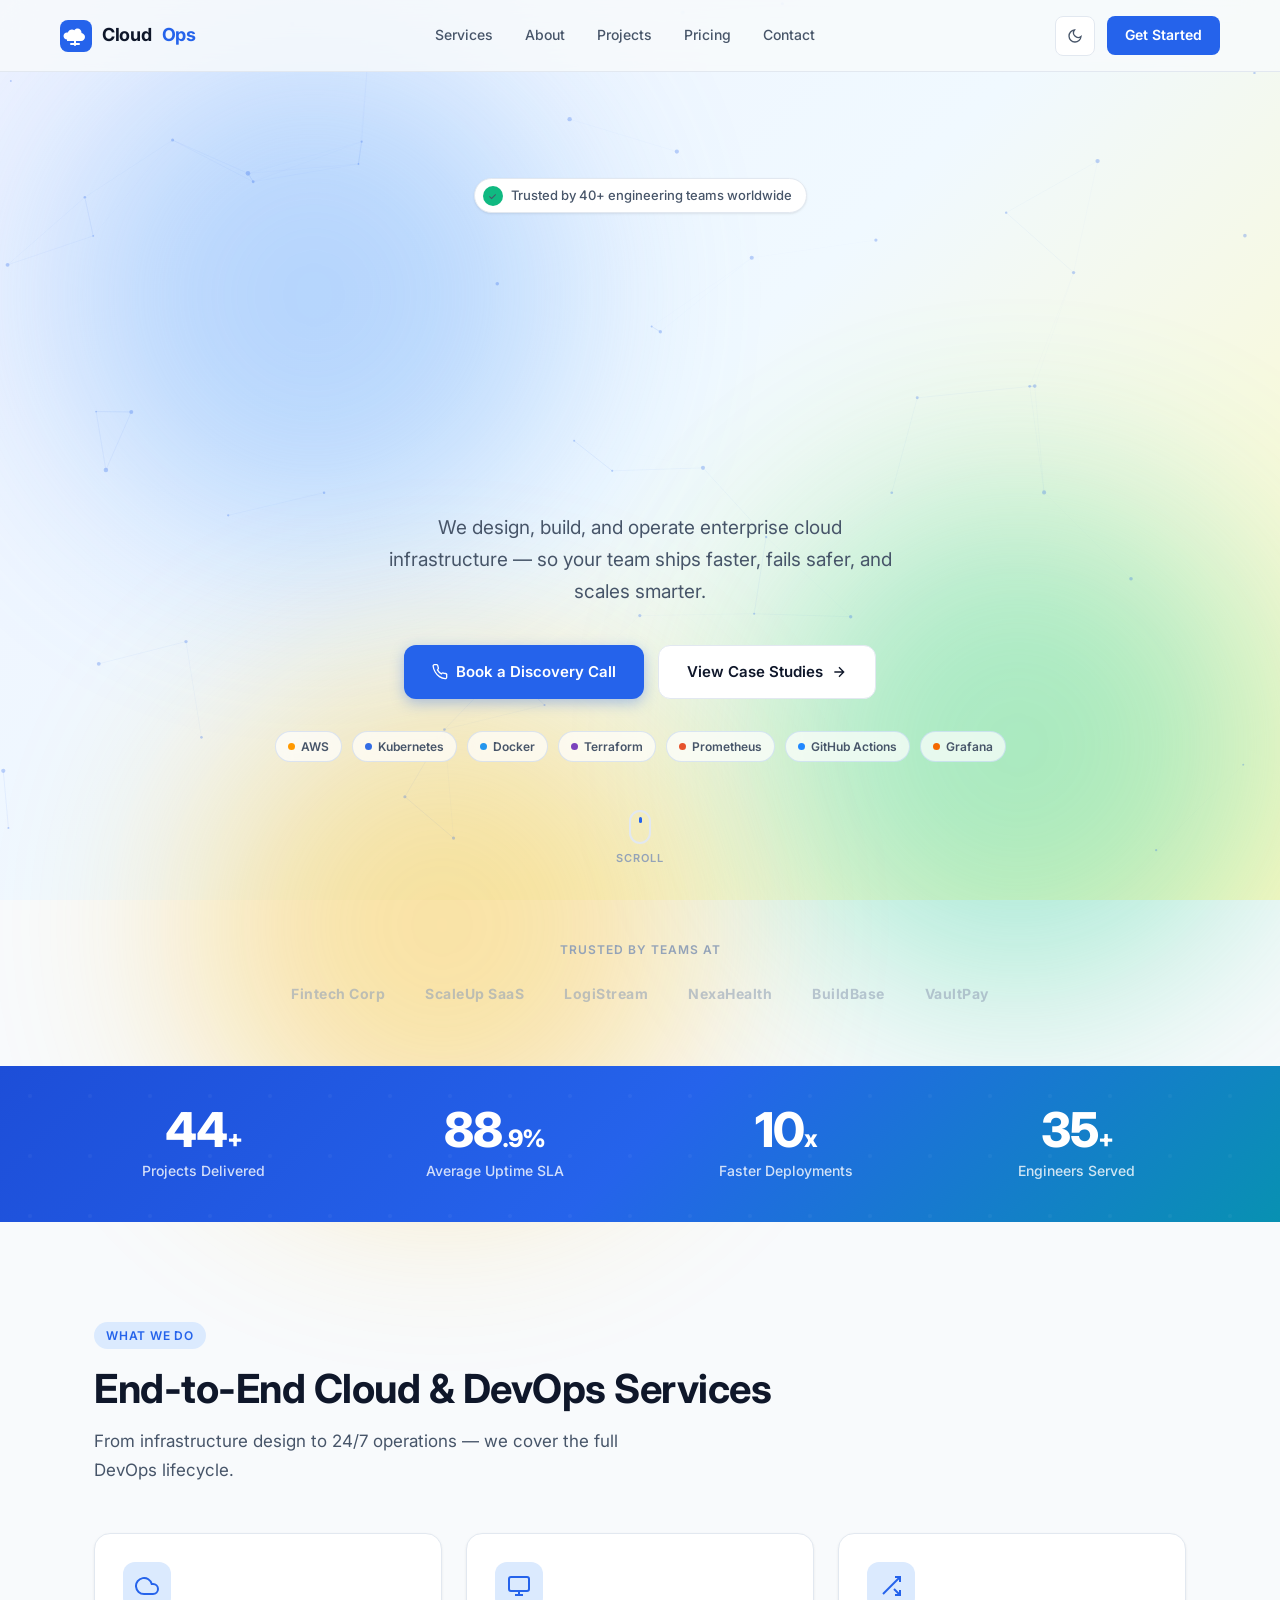
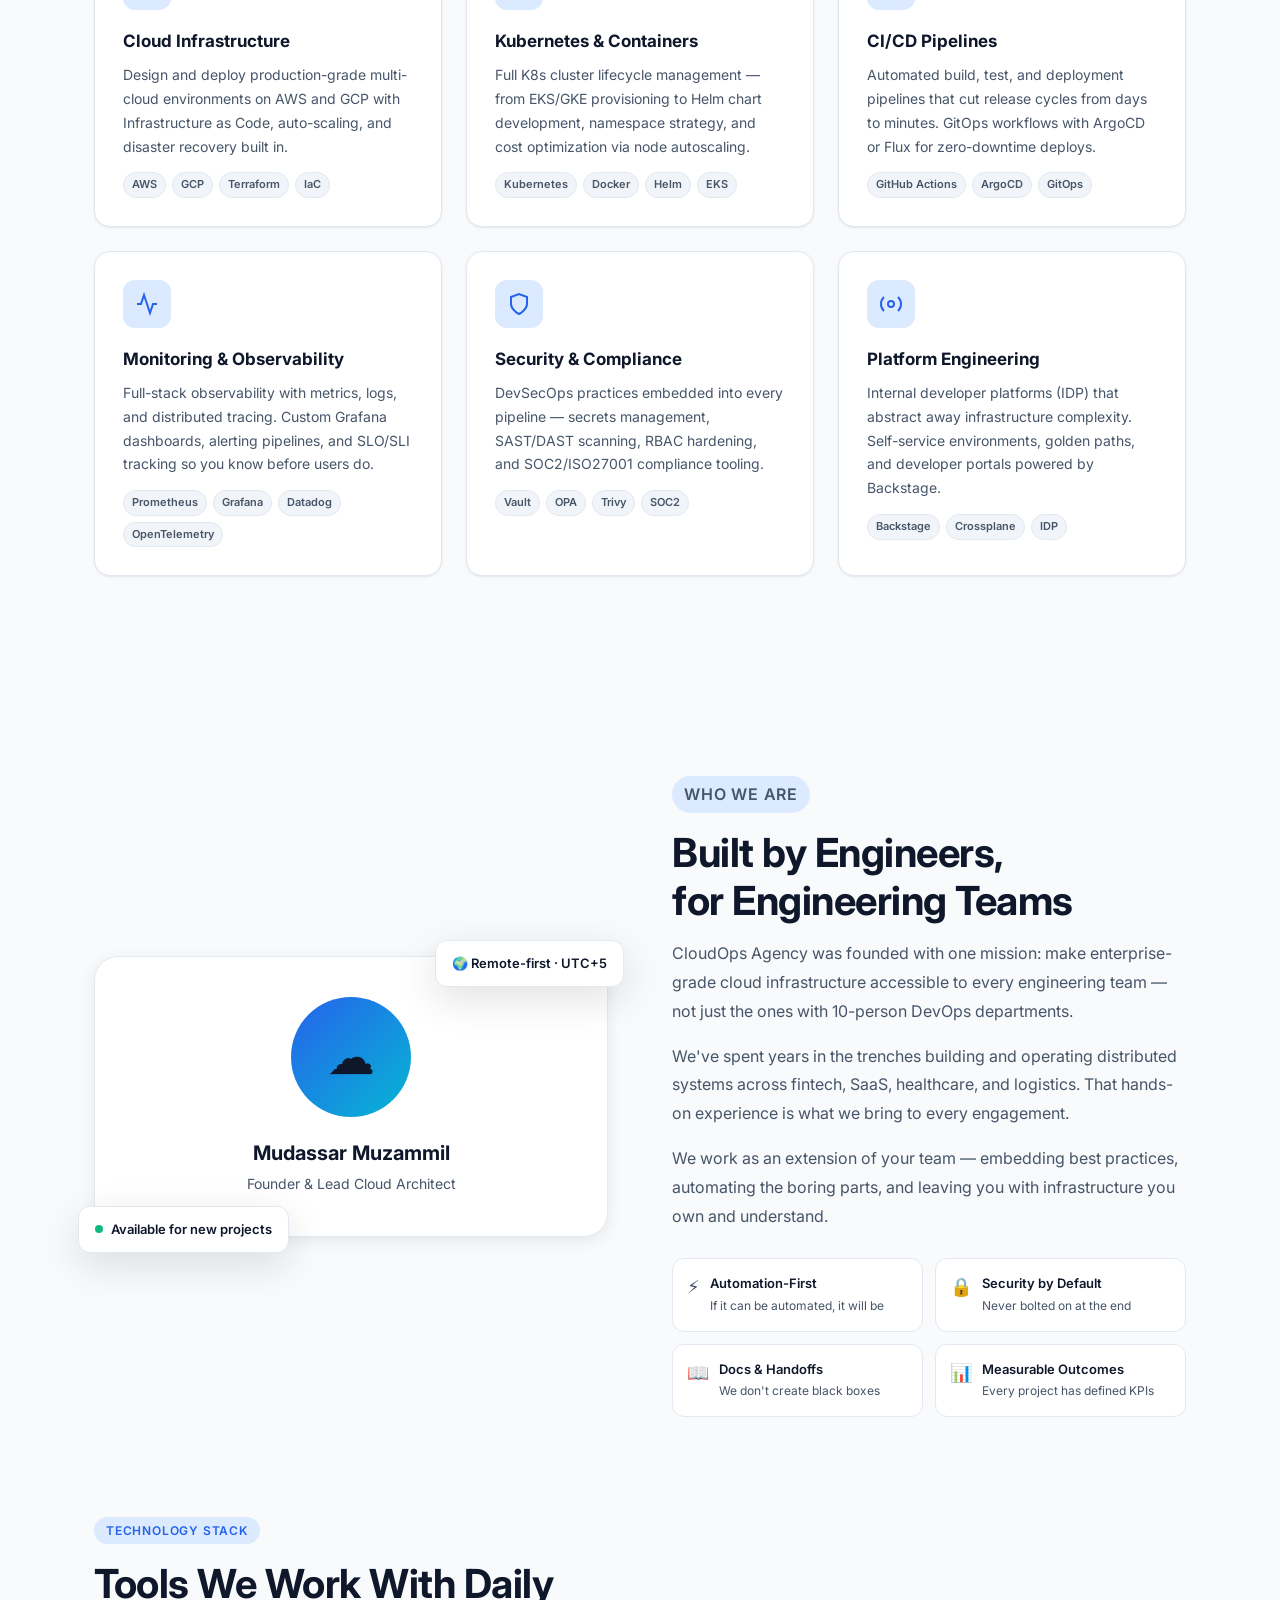
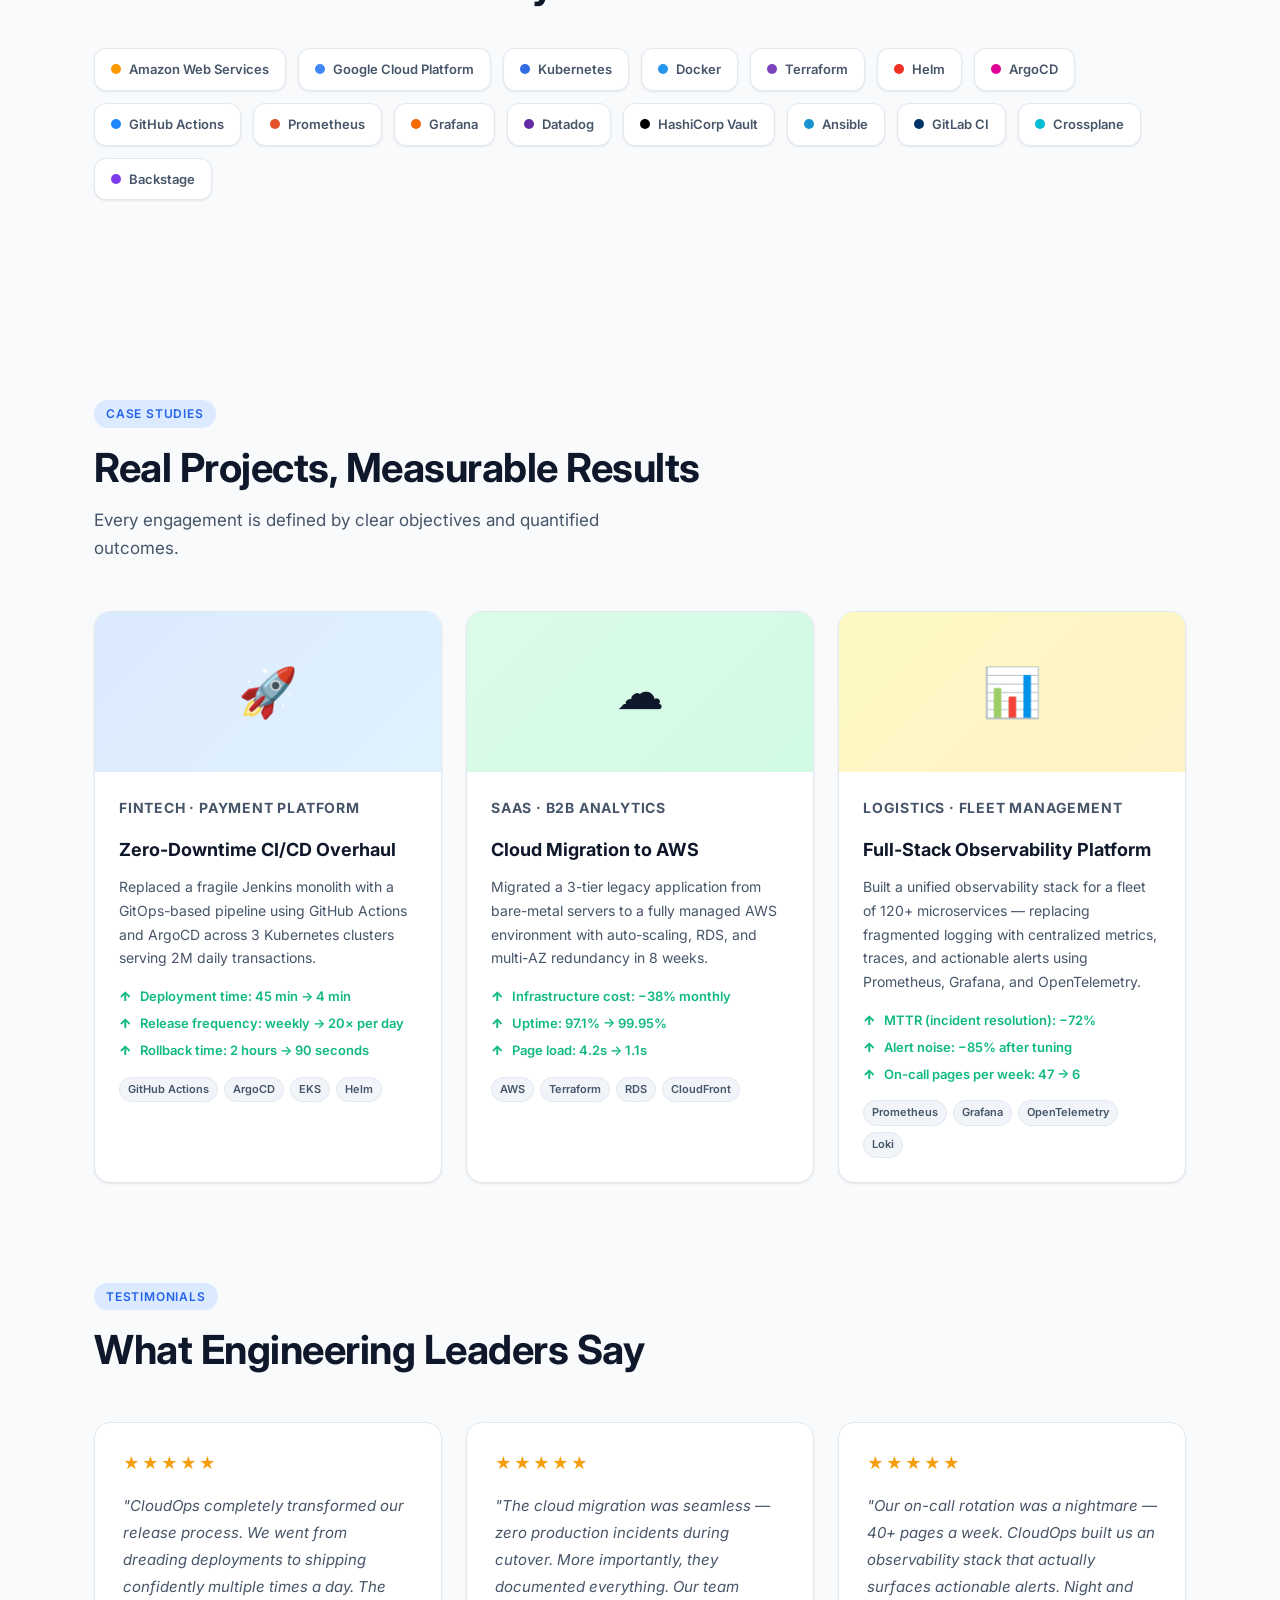
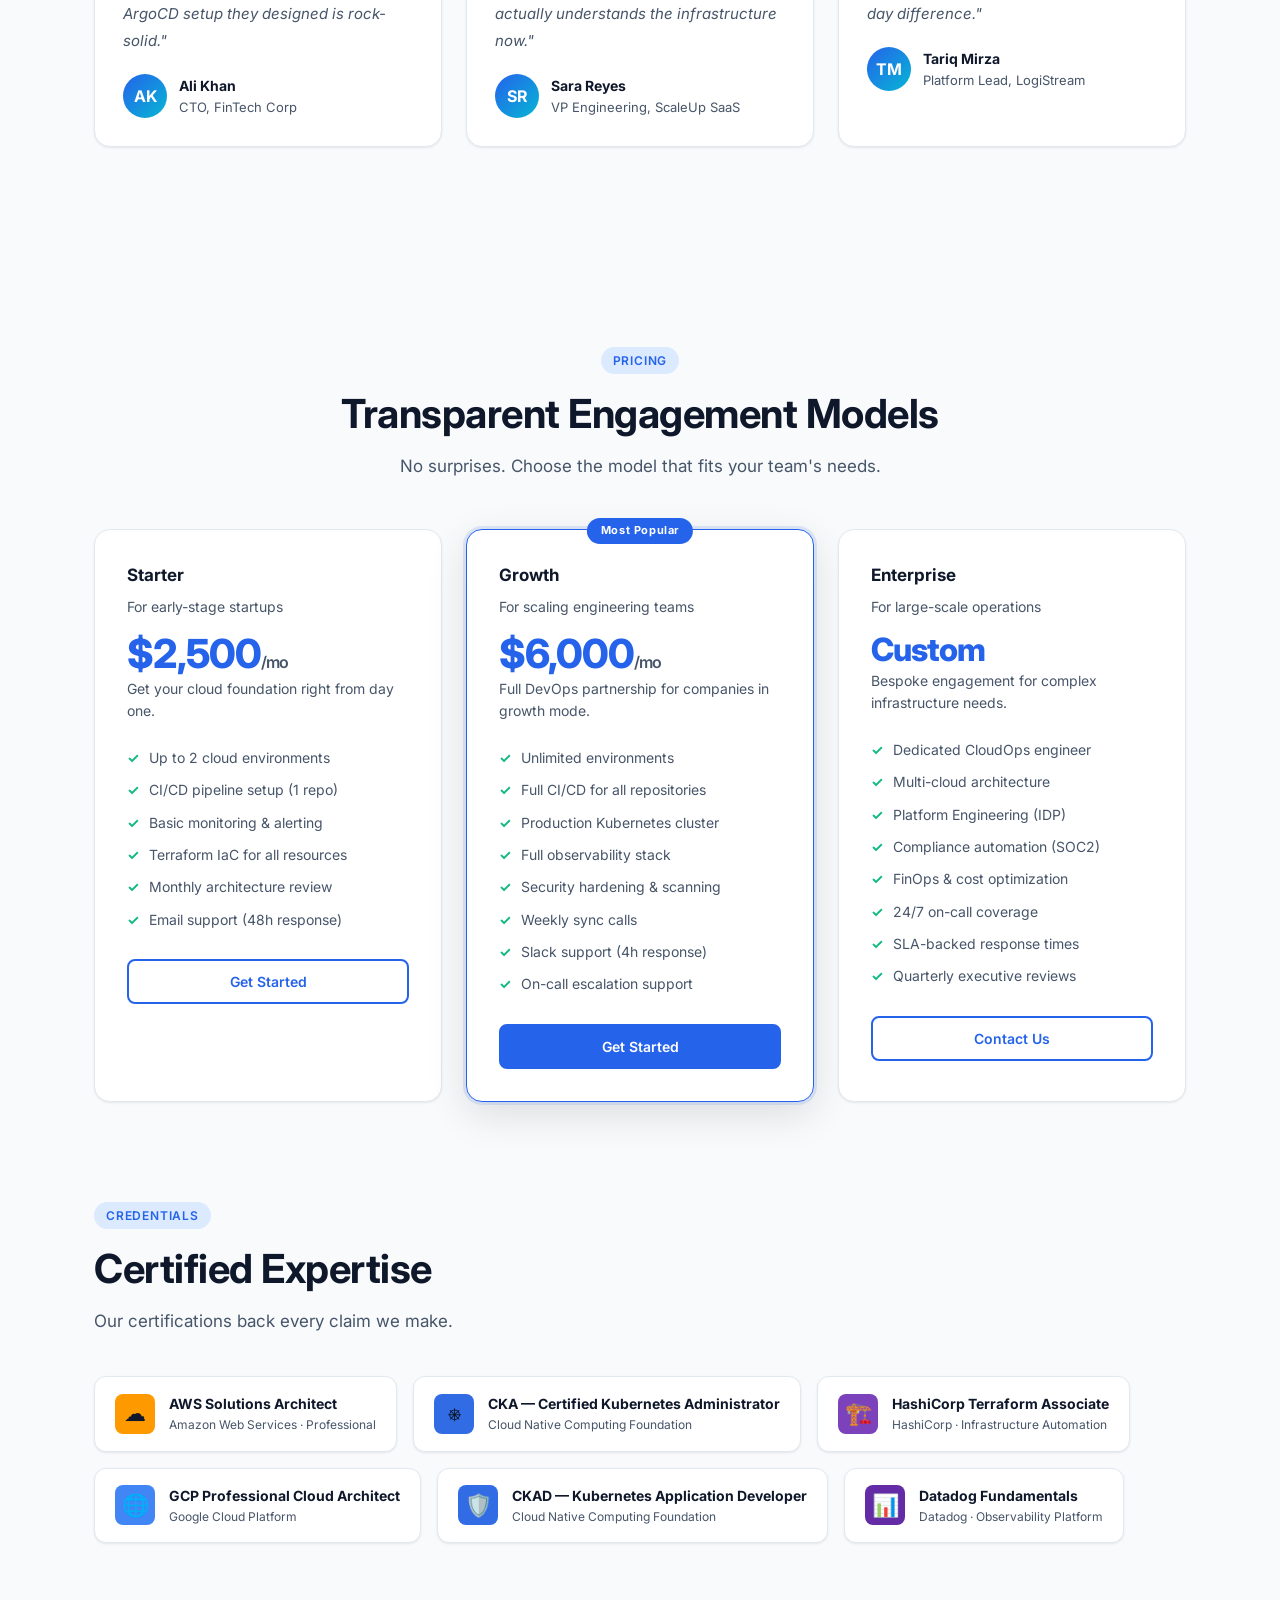
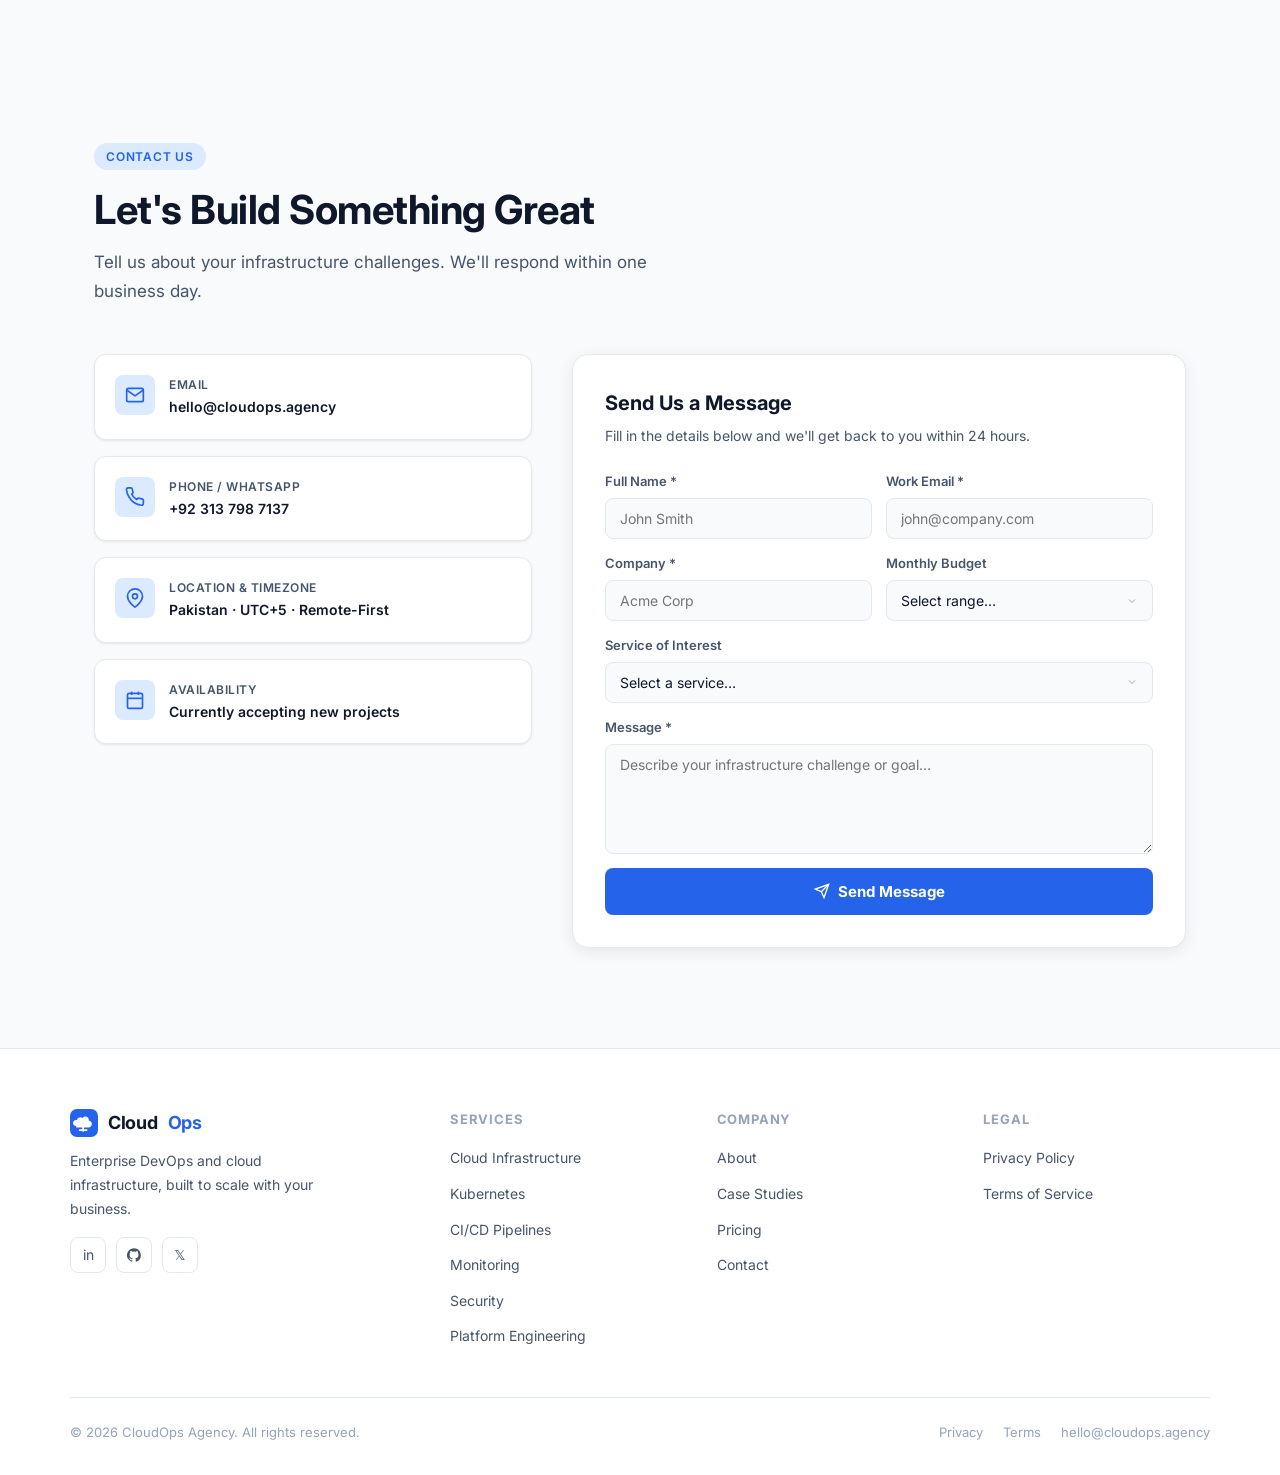
==== commit 2d9f124f: "Add preloader, particle canvas, word cycling, cursor glow & enhanced animations - Preloader: full-sc" ====
--- a/index.html
+++ b/index.html
@@ -69,7 +69,25 @@
 
 <body>
 
+<!-- ── PRELOADER ───────────────────────────────────────────── -->
+<div id="preloader" role="status" aria-label="Loading">
+  <div class="pre-logo">
+    <div class="pre-logo-icon">
+      <svg width="28" height="28" viewBox="0 0 32 32" fill="none" aria-hidden="true">
+        <path d="M7 19.5C5.07 19.5 3.5 17.93 3.5 16S5.07 12.5 7 12.5c.3 0 .6.04.88.1C8.5 10.7 10.12 9.5 12 9.5c.87 0 1.67.28 2.32.74C15.07 9.1 16.24 8.5 17.56 8.5c2.18 0 3.94 1.76 3.94 3.94 0 .2-.02.4-.05.59C23.5 13.42 25 15.08 25 17.06 25 19.24 23.24 21 21.06 21H7v-1.5z" fill="white"/>
+        <rect x="14" y="19" width="2" height="7" rx="1" fill="white"/>
+        <rect x="10" y="23" width="10" height="2" rx="1" fill="white"/>
+      </svg>
+    </div>
+    <div class="pre-logo-text">Cloud<span>Ops</span></div>
+  </div>
+  <p class="pre-tagline">Building Infrastructure That Scales</p>
+  <div class="pre-bar-wrap"><div class="pre-bar"></div></div>
+</div>
+
 <!-- ── BACKGROUND ──────────────────────────────────────────── -->
+<canvas id="canvas-bg" aria-hidden="true"></canvas>
+<div id="cursor-glow" aria-hidden="true"></div>
 <div class="bg-gradient"></div>
 <div class="blob blob-1"></div>
 <div class="blob blob-2"></div>
@@ -126,7 +144,7 @@
     Trusted by 40+ engineering teams worldwide
   </div>
 
-  <h1>DevOps Infrastructure<br>That <span class="accent">Scales</span> With You</h1>
+  <h1>DevOps Infrastructure<br>That <span class="word-cycle">Scales</span> With You</h1>
 
   <p class="hero-sub">
     We design, build, and operate enterprise cloud infrastructure — so your team ships faster, fails safer, and scales smarter.
@@ -141,6 +159,23 @@
       View Case Studies
       <svg width="16" height="16" viewBox="0 0 24 24" fill="none" stroke="currentColor" stroke-width="2" aria-hidden="true"><path d="M5 12h14M12 5l7 7-7 7"/></svg>
     </a>
+  </div>
+
+  <!-- floating tech chips -->
+  <div class="hero-chips" aria-hidden="true">
+    <span class="hero-chip" style="--dur:4s;  --delay:0s">  <span class="chip-dot" style="background:#FF9900"></span>AWS</span>
+    <span class="hero-chip" style="--dur:5s;  --delay:.4s"> <span class="chip-dot" style="background:#326CE5"></span>Kubernetes</span>
+    <span class="hero-chip" style="--dur:4.5s;--delay:.8s"> <span class="chip-dot" style="background:#2496ED"></span>Docker</span>
+    <span class="hero-chip" style="--dur:3.8s;--delay:1.2s"><span class="chip-dot" style="background:#7B42BC"></span>Terraform</span>
+    <span class="hero-chip" style="--dur:4.2s;--delay:.2s"> <span class="chip-dot" style="background:#E6522C"></span>Prometheus</span>
+    <span class="hero-chip" style="--dur:5.2s;--delay:.6s"> <span class="chip-dot" style="background:#2088FF"></span>GitHub Actions</span>
+    <span class="hero-chip" style="--dur:4.7s;--delay:1s">  <span class="chip-dot" style="background:#F46800"></span>Grafana</span>
+  </div>
+
+  <!-- scroll indicator -->
+  <div class="scroll-indicator" aria-hidden="true">
+    <div class="scroll-mouse"><div class="scroll-wheel"></div></div>
+    <span>Scroll</span>
   </div>
 </section>
 
@@ -183,7 +218,7 @@
      SERVICES
 ══════════════════════════════════════════════════════════════ -->
 <section id="services" class="section">
-  <div class="reveal">
+  <div class="reveal-left">
     <p class="section-tag">What We Do</p>
     <h2 class="section-title">End-to-End Cloud & DevOps Services</h2>
     <p class="section-sub">From infrastructure design to 24/7 operations — we cover the full DevOps lifecycle.</p>
@@ -266,7 +301,7 @@
 <section id="about" class="section">
   <div class="about-grid">
 
-    <div class="about-visual reveal">
+    <div class="about-visual reveal-scale">
       <div class="about-img-wrap">
         <div class="about-img-placeholder">☁️</div>
         <h3>Mudassar Muzammil</h3>
@@ -281,7 +316,7 @@
       </div>
     </div>
 
-    <div class="about-content reveal reveal-delay-1">
+    <div class="about-content reveal-right reveal-delay-1">
       <p class="section-tag">Who We Are</p>
       <h2 class="section-title">Built by Engineers,<br>for Engineering Teams</h2>
       <p>CloudOps Agency was founded with one mission: make enterprise-grade cloud infrastructure accessible to every engineering team — not just the ones with 10-person DevOps departments.</p>
@@ -573,7 +608,7 @@
      CONTACT
 ══════════════════════════════════════════════════════════════ -->
 <section id="contact" class="section">
-  <div class="reveal" style="margin-bottom:48px;">
+  <div class="reveal-left" style="margin-bottom:48px;">
     <p class="section-tag">Contact Us</p>
     <h2 class="section-title">Let's Build Something Great</h2>
     <p class="section-sub">Tell us about your infrastructure challenges. We'll respond within one business day.</p>
@@ -581,7 +616,7 @@
 
   <div class="contact-grid">
 
-    <div class="contact-info reveal">
+    <div class="contact-info reveal-left">
       <div class="contact-card">
         <div class="contact-icon">
           <svg width="20" height="20" viewBox="0 0 24 24" fill="none" stroke="currentColor" stroke-width="2" aria-hidden="true"><path d="M4 4h16c1.1 0 2 .9 2 2v12c0 1.1-.9 2-2 2H4c-1.1 0-2-.9-2-2V6c0-1.1.9-2 2-2z"/><polyline points="22,6 12,13 2,6"/></svg>
@@ -623,7 +658,7 @@
       </div>
     </div>
 
-    <div id="formWrap" class="contact-form-wrap reveal reveal-delay-1">
+    <div id="formWrap" class="contact-form-wrap reveal-right reveal-delay-1">
       <h3>Send Us a Message</h3>
       <p>Fill in the details below and we'll get back to you within 24 hours.</p>
 
--- a/css/style.css
+++ b/css/style.css
@@ -308,6 +308,7 @@
   justify-content: center;
   text-align: center;
   padding: 120px 24px 80px;
+  position: relative;
 }
 
 .hero-badge {
@@ -987,3 +988,329 @@
   .hero-ctas { flex-direction: column; align-items: center; }
   .btn-primary, .btn-secondary { width: 100%; justify-content: center; }
 }
+
+/* ============================================================
+   PRELOADER
+   ============================================================ */
+#preloader {
+  position: fixed;
+  inset: 0;
+  z-index: 9999;
+  display: flex;
+  flex-direction: column;
+  align-items: center;
+  justify-content: center;
+  gap: 24px;
+  background: #020817;
+  transition: transform 0.7s cubic-bezier(.76,0,.24,1), opacity 0.7s ease;
+}
+#preloader.hide {
+  transform: translateY(-100%);
+  opacity: 0;
+  pointer-events: none;
+}
+.pre-logo {
+  display: flex;
+  align-items: center;
+  gap: 12px;
+  opacity: 0;
+  transform: translateY(20px) scale(0.9);
+  animation: preLogoIn 0.6s cubic-bezier(.22,1,.36,1) 0.2s forwards;
+}
+.pre-logo-icon {
+  width: 52px; height: 52px;
+  background: #2563eb;
+  border-radius: 14px;
+  display: flex;
+  align-items: center;
+  justify-content: center;
+  box-shadow: 0 0 32px rgba(37,99,235,0.6);
+  animation: iconPulse 2s ease-in-out infinite;
+}
+.pre-logo-text {
+  font-size: 28px;
+  font-weight: 800;
+  color: #fff;
+  letter-spacing: -0.5px;
+}
+.pre-logo-text span { color: #60a5fa; }
+.pre-tagline {
+  font-size: 13px;
+  letter-spacing: 3px;
+  text-transform: uppercase;
+  color: #475569;
+  opacity: 0;
+  animation: fadeUp 0.5s ease 0.5s forwards;
+}
+.pre-bar-wrap {
+  width: 200px;
+  height: 2px;
+  background: rgba(255,255,255,0.08);
+  border-radius: 99px;
+  overflow: hidden;
+  opacity: 0;
+  animation: fadeUp 0.4s ease 0.6s forwards;
+}
+.pre-bar {
+  height: 100%;
+  width: 0%;
+  background: linear-gradient(90deg, #2563eb, #06b6d4);
+  border-radius: 99px;
+  animation: barFill 1.4s cubic-bezier(.4,0,.2,1) 0.7s forwards;
+}
+@keyframes preLogoIn {
+  to { opacity: 1; transform: translateY(0) scale(1); }
+}
+@keyframes fadeUp {
+  to { opacity: 1; }
+}
+@keyframes barFill {
+  to { width: 100%; }
+}
+@keyframes iconPulse {
+  0%, 100% { box-shadow: 0 0 32px rgba(37,99,235,0.6); }
+  50%       { box-shadow: 0 0 48px rgba(37,99,235,0.9), 0 0 80px rgba(6,182,212,0.3); }
+}
+
+/* ============================================================
+   CANVAS BACKGROUND
+   ============================================================ */
+#canvas-bg {
+  position: fixed;
+  inset: 0;
+  z-index: -1;
+  opacity: 0.55;
+  pointer-events: none;
+}
+[data-theme="dark"] #canvas-bg { opacity: 0.35; }
+
+/* ============================================================
+   CURSOR GLOW
+   ============================================================ */
+#cursor-glow {
+  position: fixed;
+  width: 500px;
+  height: 500px;
+  border-radius: 50%;
+  background: radial-gradient(circle, rgba(37,99,235,0.12) 0%, transparent 70%);
+  transform: translate(-50%, -50%);
+  pointer-events: none;
+  z-index: 0;
+  transition: opacity 0.3s;
+  opacity: 0;
+}
+[data-theme="dark"] #cursor-glow {
+  background: radial-gradient(circle, rgba(96,165,250,0.1) 0%, transparent 70%);
+}
+
+/* ============================================================
+   ANIMATED GRADIENT HERO TITLE
+   ============================================================ */
+.hero h1 {
+  background: linear-gradient(135deg, var(--clr-text) 0%, var(--clr-text) 40%, var(--clr-brand) 60%, var(--clr-accent) 100%);
+  background-size: 300% 300%;
+  -webkit-background-clip: text;
+  -webkit-text-fill-color: transparent;
+  background-clip: text;
+  animation: gradientShift 6s ease infinite;
+}
+/* Override the accent span since whole h1 uses gradient */
+.hero h1 .accent {
+  -webkit-text-fill-color: transparent;
+}
+@keyframes gradientShift {
+  0%   { background-position: 0% 50%; }
+  50%  { background-position: 100% 50%; }
+  100% { background-position: 0% 50%; }
+}
+[data-theme="dark"] .hero h1 {
+  background: linear-gradient(135deg, #f1f5f9 0%, #f1f5f9 35%, #60a5fa 60%, #06b6d4 100%);
+  background-size: 300% 300%;
+  -webkit-background-clip: text;
+  background-clip: text;
+  animation: gradientShift 6s ease infinite;
+}
+
+/* ============================================================
+   WORD CYCLING IN HERO
+   ============================================================ */
+.word-cycle {
+  display: inline-block;
+  position: relative;
+  color: var(--clr-brand);
+  -webkit-text-fill-color: var(--clr-brand);
+}
+.word-cycle::after {
+  content: '';
+  position: absolute;
+  bottom: 4px;
+  left: 0; right: 0;
+  height: 3px;
+  background: linear-gradient(90deg, var(--clr-brand), var(--clr-accent));
+  border-radius: 2px;
+  animation: underlineGrow 0.4s ease forwards;
+}
+@keyframes underlineGrow {
+  from { transform: scaleX(0); }
+  to   { transform: scaleX(1); }
+}
+.word-cycle.fade-out { animation: wordOut 0.3s ease forwards; }
+.word-cycle.fade-in  { animation: wordIn  0.4s cubic-bezier(.22,1,.36,1) forwards; }
+@keyframes wordOut {
+  to { opacity: 0; transform: translateY(-12px); }
+}
+@keyframes wordIn {
+  from { opacity: 0; transform: translateY(12px); }
+  to   { opacity: 1; transform: translateY(0); }
+}
+
+/* ============================================================
+   FLOATING TECH CHIPS IN HERO
+   ============================================================ */
+.hero-chips {
+  display: flex;
+  flex-wrap: wrap;
+  gap: 10px;
+  justify-content: center;
+  margin-top: 32px;
+  opacity: 0;
+  transform: translateY(20px);
+  transition: opacity 0.7s ease 0.6s, transform 0.7s ease 0.6s;
+}
+.hero-loaded .hero-chips { opacity: 1; transform: translateY(0); }
+.hero-chip {
+  display: inline-flex;
+  align-items: center;
+  gap: 6px;
+  padding: 5px 12px;
+  background: rgba(255,255,255,0.7);
+  border: 1px solid rgba(37,99,235,0.15);
+  border-radius: 99px;
+  font-size: 12px;
+  font-weight: 600;
+  color: var(--clr-text-2);
+  backdrop-filter: blur(8px);
+  animation: chipFloat var(--dur, 4s) ease-in-out infinite;
+  animation-delay: var(--delay, 0s);
+}
+[data-theme="dark"] .hero-chip {
+  background: rgba(15,23,42,0.6);
+  border-color: rgba(96,165,250,0.15);
+}
+.hero-chip .chip-dot {
+  width: 7px; height: 7px;
+  border-radius: 50%;
+  flex-shrink: 0;
+}
+@keyframes chipFloat {
+  0%, 100% { transform: translateY(0); }
+  50%       { transform: translateY(-6px); }
+}
+
+/* ============================================================
+   REVEAL VARIANTS
+   ============================================================ */
+.reveal-left {
+  opacity: 0;
+  transform: translateX(-40px);
+  transition: opacity 0.7s var(--transition-slow), transform 0.7s var(--transition-slow);
+}
+.reveal-left.visible { opacity: 1; transform: translateX(0); }
+
+.reveal-right {
+  opacity: 0;
+  transform: translateX(40px);
+  transition: opacity 0.7s var(--transition-slow), transform 0.7s var(--transition-slow);
+}
+.reveal-right.visible { opacity: 1; transform: translateX(0); }
+
+.reveal-scale {
+  opacity: 0;
+  transform: scale(0.88);
+  transition: opacity 0.6s var(--transition-slow), transform 0.6s var(--transition-slow);
+}
+.reveal-scale.visible { opacity: 1; transform: scale(1); }
+
+/* ============================================================
+   SECTION ACCENT LINES
+   ============================================================ */
+.section-title-line {
+  display: flex;
+  align-items: center;
+  gap: 14px;
+  margin-bottom: 14px;
+}
+.section-title-line h2 { margin-bottom: 0; }
+.title-line {
+  flex: 1;
+  height: 1px;
+  background: linear-gradient(90deg, var(--clr-border), transparent);
+}
+
+/* ============================================================
+   ENHANCED STATS BAR
+   ============================================================ */
+.stats-bar {
+  background: linear-gradient(135deg, #1d4ed8 0%, #2563eb 50%, #0891b2 100%);
+  position: relative;
+  overflow: hidden;
+}
+.stats-bar::before {
+  content: '';
+  position: absolute;
+  inset: 0;
+  background: url("data:image/svg+xml,%3Csvg width='60' height='60' viewBox='0 0 60 60' xmlns='http://www.w3.org/2000/svg'%3E%3Cg fill='none' fill-rule='evenodd'%3E%3Cg fill='%23ffffff' fill-opacity='0.04'%3E%3Ccircle cx='30' cy='30' r='2'/%3E%3C/g%3E%3C/g%3E%3C/svg%3E");
+  pointer-events: none;
+}
+
+/* ============================================================
+   NAV SCROLLED STATE
+   ============================================================ */
+.nav.scrolled {
+  box-shadow: 0 4px 24px rgba(0,0,0,0.08);
+}
+[data-theme="dark"] .nav.scrolled {
+  box-shadow: 0 4px 24px rgba(0,0,0,0.3);
+}
+
+/* ============================================================
+   HERO SCROLL INDICATOR
+   ============================================================ */
+.scroll-indicator {
+  position: absolute;
+  bottom: 32px;
+  left: 50%;
+  transform: translateX(-50%);
+  display: flex;
+  flex-direction: column;
+  align-items: center;
+  gap: 6px;
+  opacity: 0;
+  transition: opacity 0.5s ease 1.5s;
+  color: var(--clr-text-3);
+  font-size: 11px;
+  font-weight: 600;
+  letter-spacing: 1px;
+  text-transform: uppercase;
+}
+.hero-loaded .scroll-indicator { opacity: 1; }
+.scroll-mouse {
+  width: 22px; height: 34px;
+  border: 2px solid var(--clr-border);
+  border-radius: 11px;
+  display: flex;
+  justify-content: center;
+  padding-top: 5px;
+}
+.scroll-wheel {
+  width: 3px; height: 6px;
+  background: var(--clr-brand);
+  border-radius: 2px;
+  animation: scrollWheel 1.8s ease infinite;
+}
+@keyframes scrollWheel {
+  0%   { transform: translateY(0); opacity: 1; }
+  80%  { transform: translateY(10px); opacity: 0; }
+  100% { transform: translateY(0); opacity: 0; }
+}
+
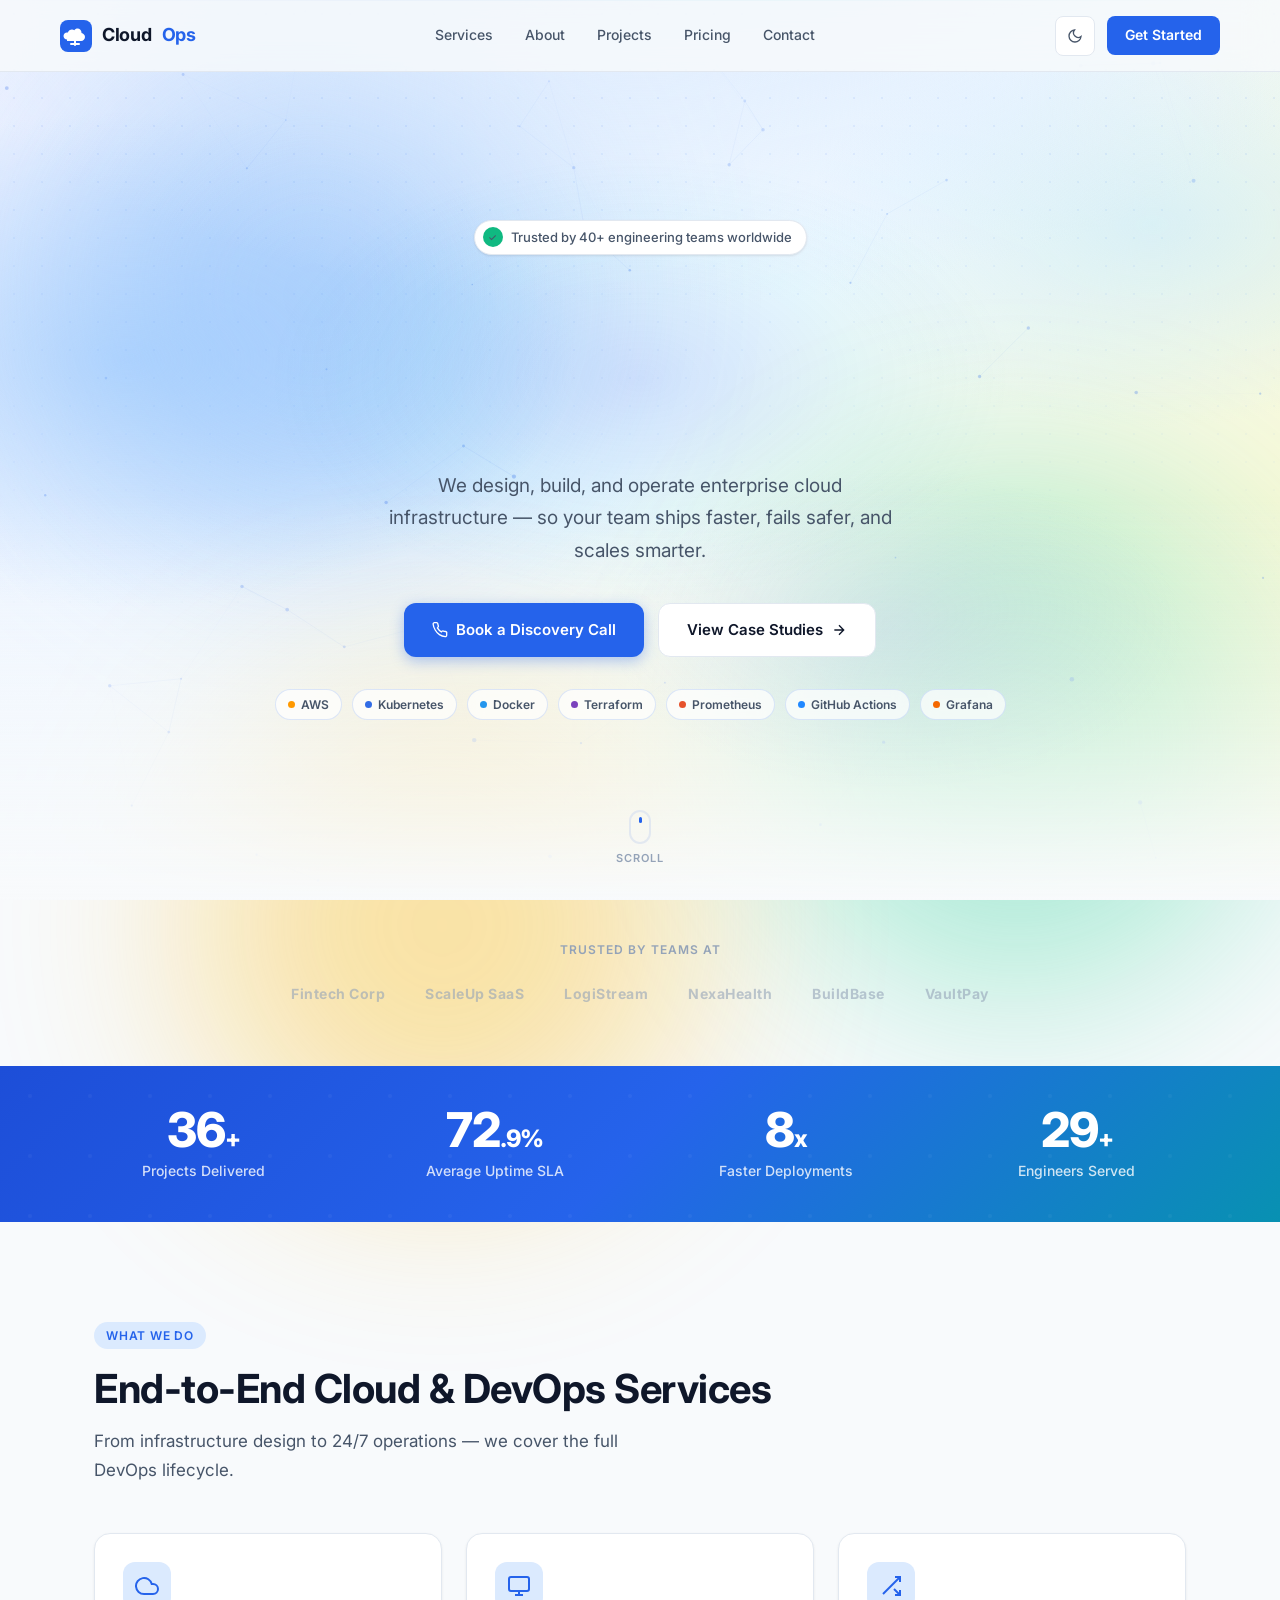
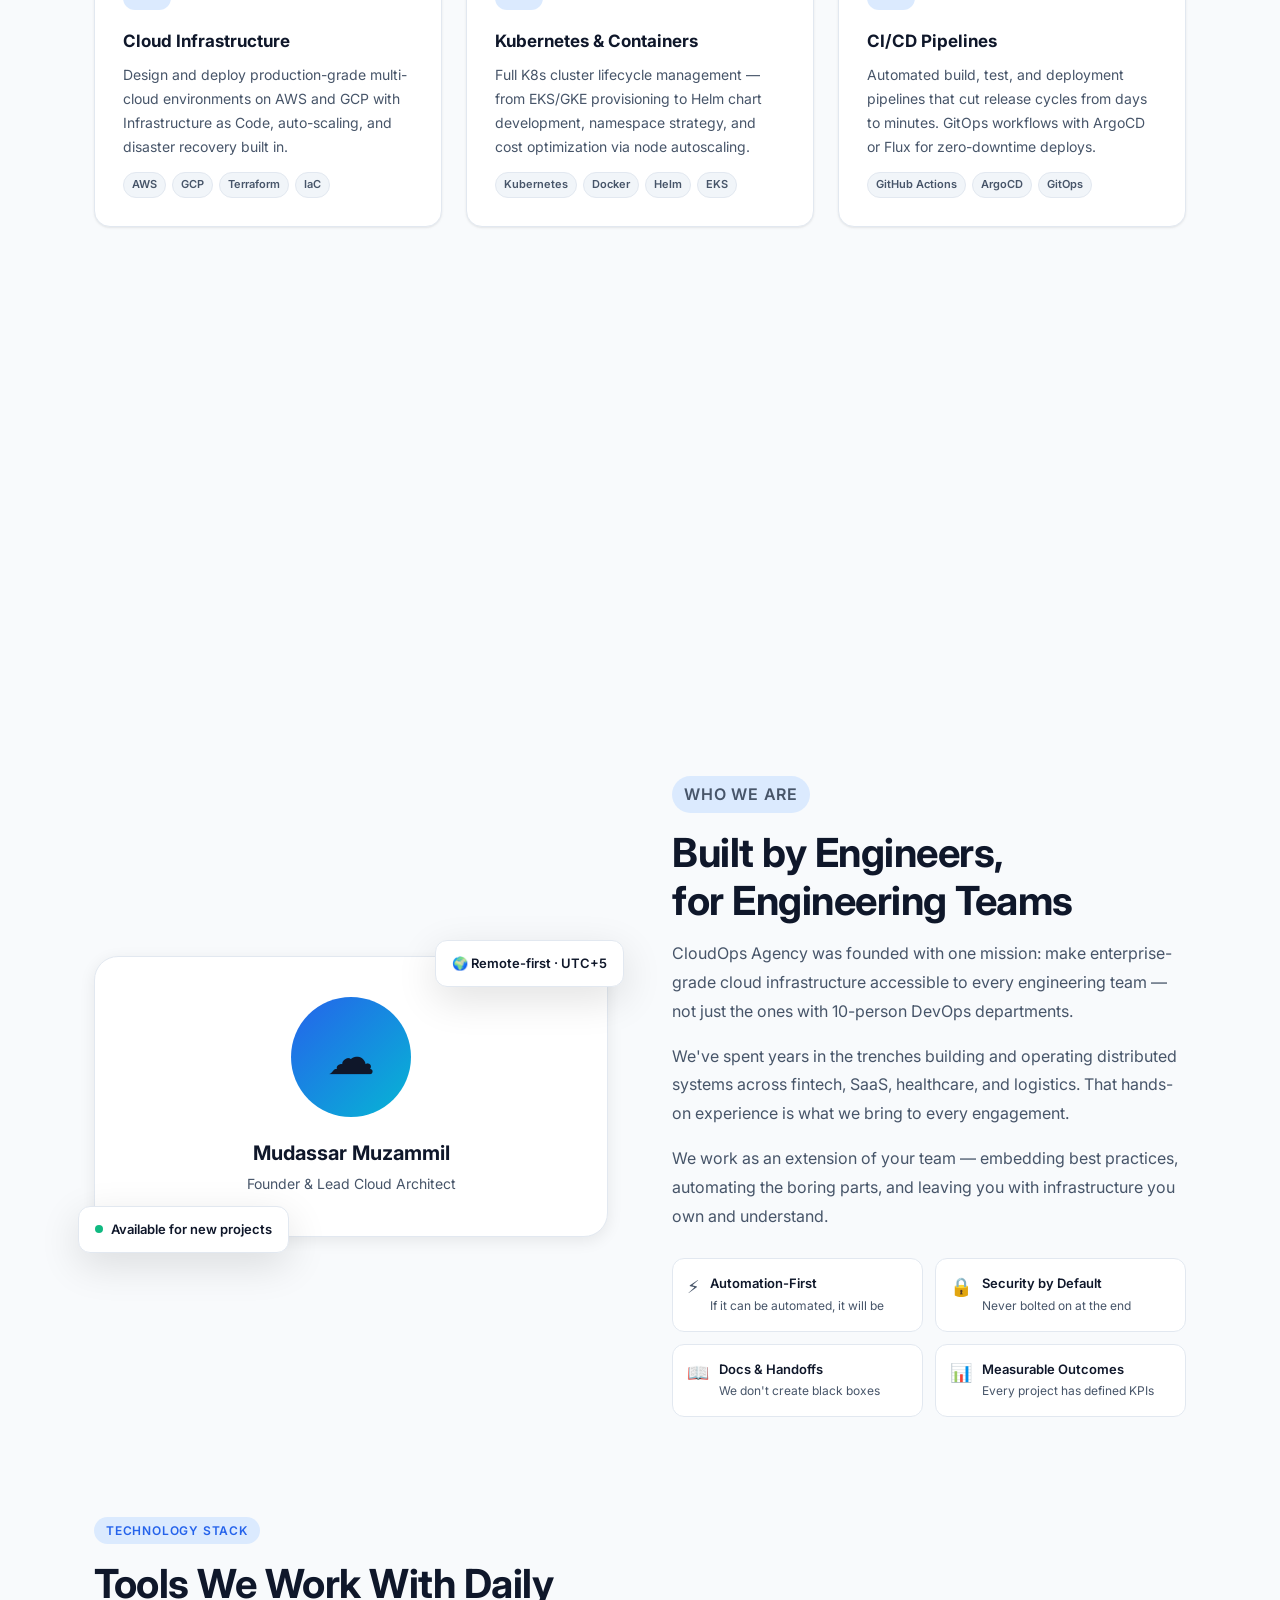
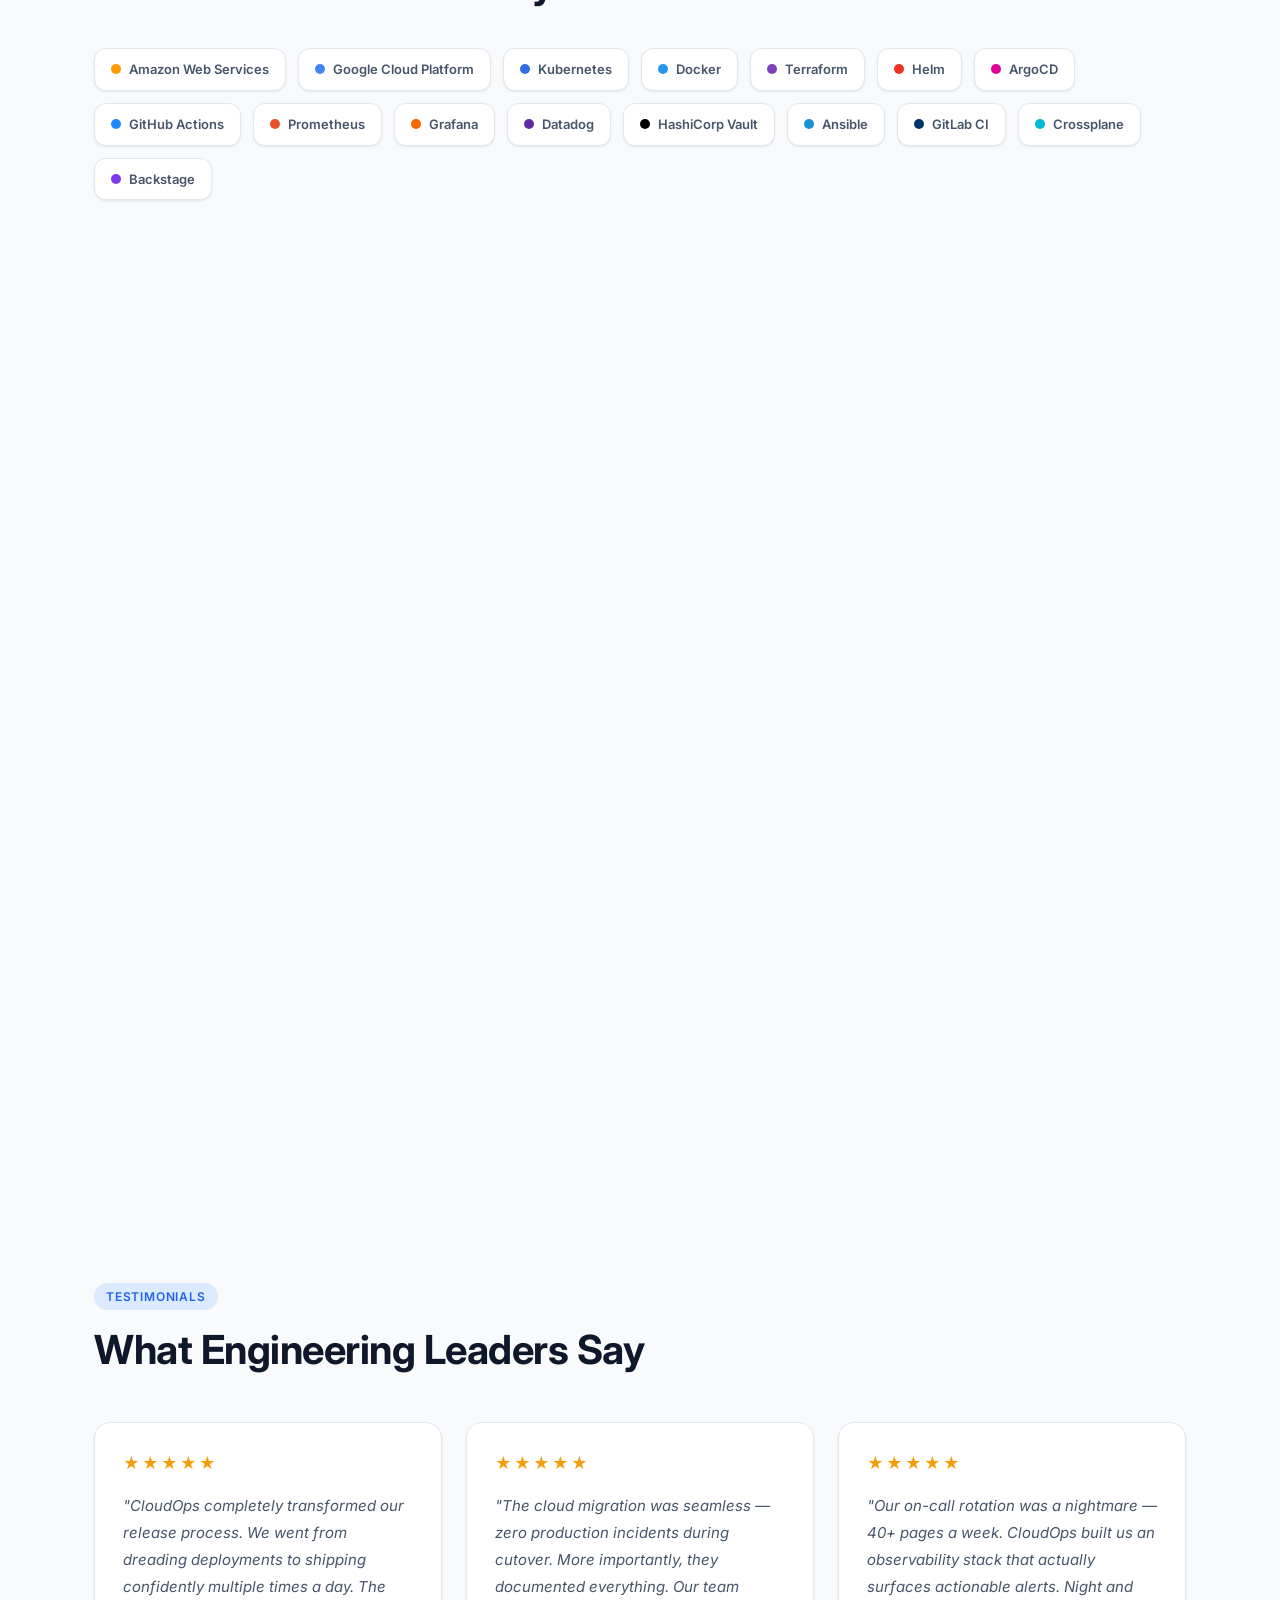
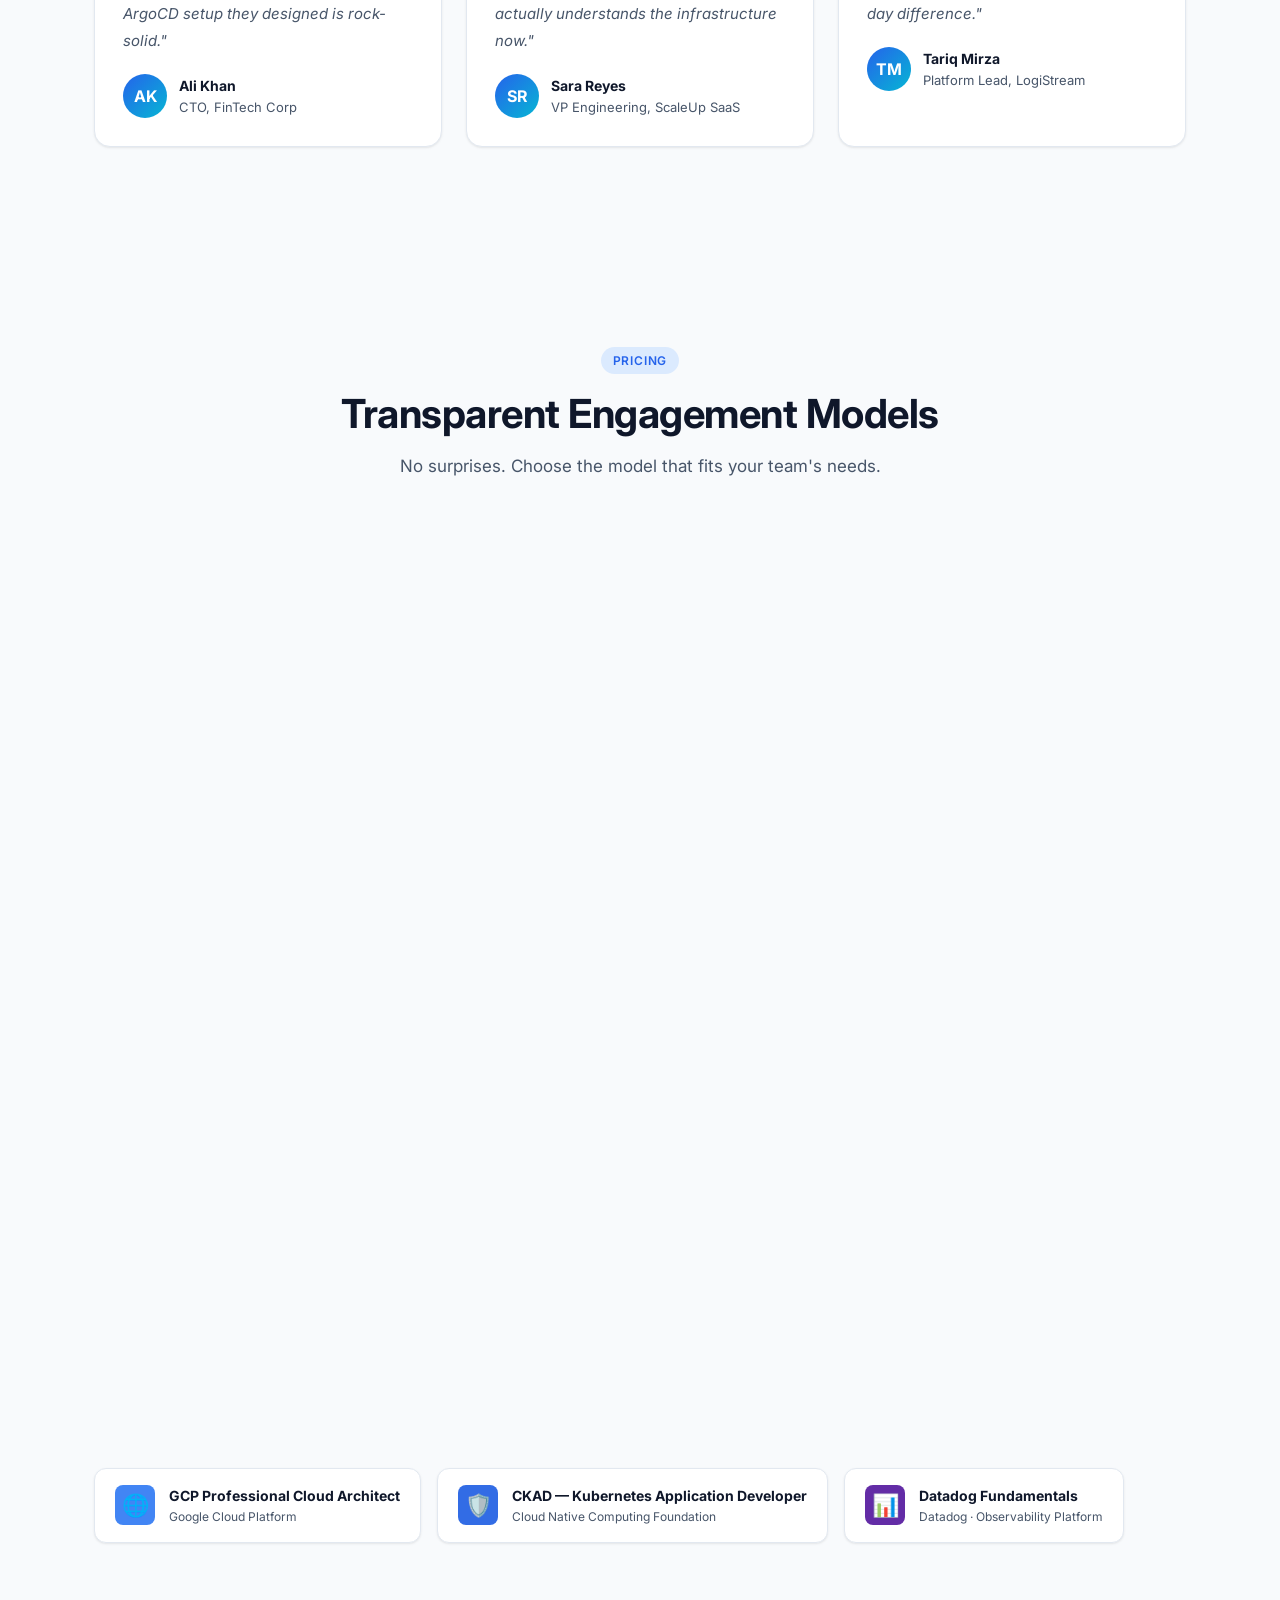
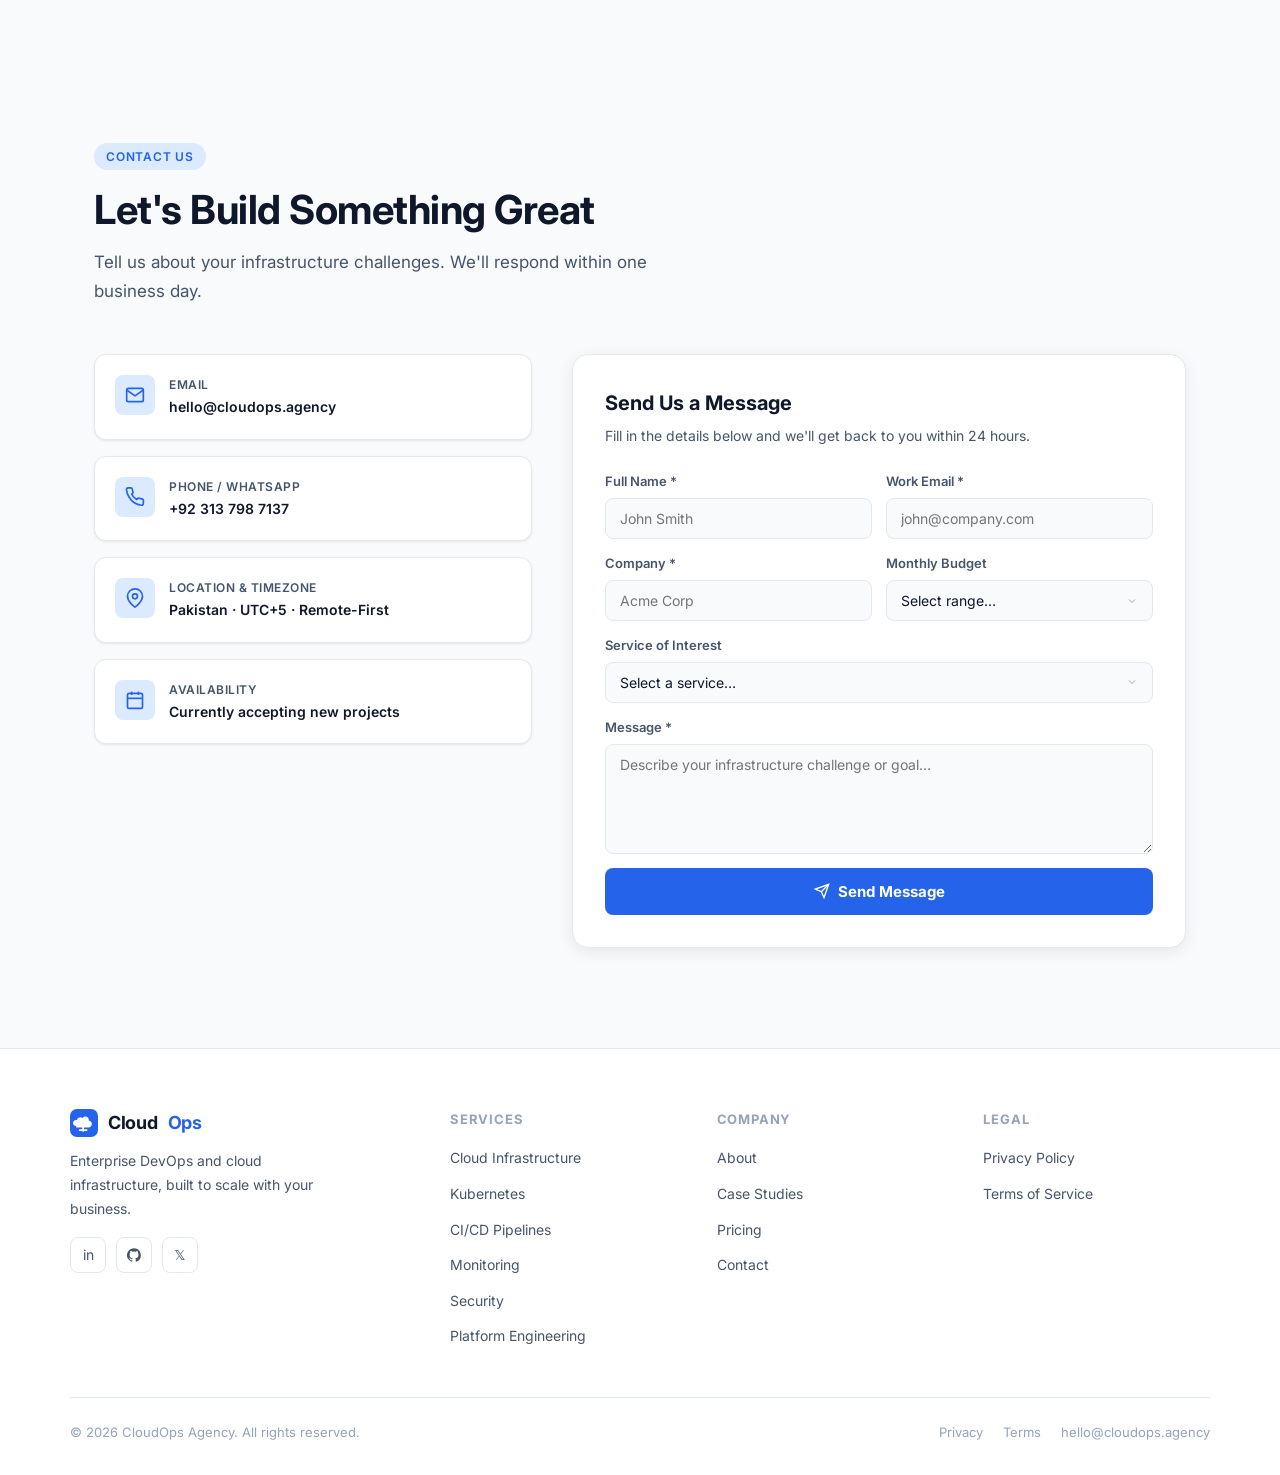
==== commit 47ae3ec3: "Add aurora bg to preloader & mesh gradient spotlight bg to hero Preloader: - 3 animated glowing orbs" ====
--- a/index.html
+++ b/index.html
@@ -71,6 +71,13 @@
 
 <!-- ── PRELOADER ───────────────────────────────────────────── -->
 <div id="preloader" role="status" aria-label="Loading">
+  <!-- bg orbs -->
+  <div class="pre-orb pre-orb-1" aria-hidden="true"></div>
+  <div class="pre-orb pre-orb-2" aria-hidden="true"></div>
+  <div class="pre-orb pre-orb-3" aria-hidden="true"></div>
+  <div class="pre-shine"         aria-hidden="true"></div>
+
+  <!-- content -->
   <div class="pre-logo">
     <div class="pre-logo-icon">
       <svg width="28" height="28" viewBox="0 0 32 32" fill="none" aria-hidden="true">
@@ -139,6 +146,11 @@
      HERO
 ══════════════════════════════════════════════════════════════ -->
 <section id="hero" class="hero" aria-label="Hero">
+  <!-- hero background layers -->
+  <div class="hero-bg"       aria-hidden="true"></div>
+  <div class="hero-spotlight" aria-hidden="true"></div>
+  <div class="hero-beam"     aria-hidden="true"></div>
+
   <div class="hero-badge">
     <span class="dot">✓</span>
     Trusted by 40+ engineering teams worldwide
--- a/css/style.css
+++ b/css/style.css
@@ -309,6 +309,98 @@
   text-align: center;
   padding: 120px 24px 80px;
   position: relative;
+  overflow: hidden;
+}
+
+/* ── HERO DEDICATED BACKGROUND ─────────────────────────── */
+.hero-bg {
+  position: absolute;
+  inset: 0;
+  z-index: -1;
+  pointer-events: none;
+}
+
+/* Mesh gradient layer */
+.hero-bg::before {
+  content: '';
+  position: absolute;
+  inset: 0;
+  background:
+    radial-gradient(ellipse 110% 80% at 50% -10%, rgba(219,234,254,0.95) 0%, transparent 55%),
+    radial-gradient(ellipse 70%  55% at 10%  40%, rgba(147,197,253,0.55) 0%, transparent 50%),
+    radial-gradient(ellipse 60%  50% at 90%  25%, rgba(186,230,253,0.45) 0%, transparent 45%),
+    radial-gradient(ellipse 50%  40% at 70%  70%, rgba(196,181,253,0.2)  0%, transparent 45%),
+    linear-gradient(180deg, rgba(248,250,252,0) 55%, rgba(248,250,252,1) 100%);
+  animation: heroBgShift 12s ease-in-out infinite alternate;
+}
+
+/* Dot-grid layer */
+.hero-bg::after {
+  content: '';
+  position: absolute;
+  inset: 0;
+  background-image: radial-gradient(circle, rgba(37,99,235,0.18) 1px, transparent 1px);
+  background-size: 28px 28px;
+  -webkit-mask-image: linear-gradient(180deg, rgba(0,0,0,0.5) 0%, transparent 75%);
+  mask-image:         linear-gradient(180deg, rgba(0,0,0,0.5) 0%, transparent 75%);
+}
+
+/* Spotlight glow behind the heading */
+.hero-spotlight {
+  position: absolute;
+  top: 42%;
+  left: 50%;
+  transform: translate(-50%, -50%);
+  width: 750px;
+  height: 450px;
+  border-radius: 50%;
+  background: radial-gradient(ellipse, rgba(37,99,235,0.14) 0%, rgba(6,182,212,0.05) 40%, transparent 70%);
+  animation: spotPulse 5s ease-in-out infinite;
+  pointer-events: none;
+  z-index: 0;
+}
+
+/* Diagonal beam line */
+.hero-beam {
+  position: absolute;
+  top: 0; left: 0; right: 0;
+  height: 1px;
+  background: linear-gradient(90deg, transparent 0%, rgba(37,99,235,0.4) 30%, rgba(6,182,212,0.4) 60%, transparent 100%);
+  animation: beamSlide 4s ease-in-out infinite alternate;
+  pointer-events: none;
+}
+
+@keyframes heroBgShift {
+  0%   { filter: hue-rotate(0deg)   brightness(1); }
+  50%  { filter: hue-rotate(8deg)   brightness(1.05); }
+  100% { filter: hue-rotate(-5deg)  brightness(0.98); }
+}
+@keyframes spotPulse {
+  0%, 100% { opacity: 0.7; transform: translate(-50%,-50%) scale(1);    }
+  50%       { opacity: 1;   transform: translate(-50%,-50%) scale(1.12); }
+}
+@keyframes beamSlide {
+  0%   { opacity: 0.4; transform: scaleX(0.5) translateX(-20%); }
+  100% { opacity: 0.8; transform: scaleX(1)   translateX(0); }
+}
+
+/* Dark mode hero bg */
+[data-theme="dark"] .hero-bg::before {
+  background:
+    radial-gradient(ellipse 110% 70% at 50% -5%,  rgba(30,58,138,0.55)  0%, transparent 55%),
+    radial-gradient(ellipse 70%  55% at 10%  40%, rgba(37,99,235,0.25)  0%, transparent 50%),
+    radial-gradient(ellipse 60%  50% at 90%  20%, rgba(6,182,212,0.2)   0%, transparent 45%),
+    radial-gradient(ellipse 50%  40% at 60%  75%, rgba(109,40,217,0.15) 0%, transparent 45%),
+    linear-gradient(180deg, transparent 50%, rgba(2,8,23,1) 100%);
+}
+[data-theme="dark"] .hero-bg::after {
+  background-image: radial-gradient(circle, rgba(96,165,250,0.22) 1px, transparent 1px);
+}
+[data-theme="dark"] .hero-spotlight {
+  background: radial-gradient(ellipse, rgba(96,165,250,0.1) 0%, rgba(6,182,212,0.04) 40%, transparent 70%);
+}
+[data-theme="dark"] .hero-beam {
+  background: linear-gradient(90deg, transparent 0%, rgba(96,165,250,0.35) 30%, rgba(6,182,212,0.35) 60%, transparent 100%);
 }
 
 .hero-badge {
@@ -324,6 +416,8 @@
   color: var(--clr-text-2);
   margin-bottom: 28px;
   box-shadow: var(--shadow-sm);
+  position: relative;
+  z-index: 1;
   opacity: 0;
   transform: translateY(20px);
   transition: opacity 0.6s ease, transform 0.6s ease;
@@ -347,6 +441,8 @@
   opacity: 0;
   transform: translateY(30px);
   transition: opacity 0.7s ease 0.15s, transform 0.7s ease 0.15s;
+  position: relative;
+  z-index: 1;
 }
 .hero h1 .accent { color: var(--clr-brand); }
 
@@ -359,6 +455,8 @@
   opacity: 0;
   transform: translateY(30px);
   transition: opacity 0.7s ease 0.3s, transform 0.7s ease 0.3s;
+  position: relative;
+  z-index: 1;
 }
 
 .hero-ctas {
@@ -370,6 +468,8 @@
   opacity: 0;
   transform: translateY(30px);
   transition: opacity 0.7s ease 0.45s, transform 0.7s ease 0.45s;
+  position: relative;
+  z-index: 1;
 }
 
 .btn-primary {
@@ -1002,12 +1102,93 @@
   justify-content: center;
   gap: 24px;
   background: #020817;
-  transition: transform 0.7s cubic-bezier(.76,0,.24,1), opacity 0.7s ease;
+  overflow: hidden;
+  transition: transform 0.8s cubic-bezier(.76,0,.24,1), opacity 0.8s ease;
 }
 #preloader.hide {
   transform: translateY(-100%);
   opacity: 0;
   pointer-events: none;
+}
+
+/* Aurora gradient layer */
+#preloader::before {
+  content: '';
+  position: absolute;
+  inset: 0;
+  background:
+    radial-gradient(ellipse 90% 70% at 15% 30%,  rgba(37,99,235,0.45)  0%, transparent 55%),
+    radial-gradient(ellipse 70% 55% at 85% 20%,  rgba(6,182,212,0.3)   0%, transparent 50%),
+    radial-gradient(ellipse 80% 60% at 55% 90%,  rgba(124,58,237,0.25) 0%, transparent 55%),
+    radial-gradient(ellipse 50% 40% at 80% 75%,  rgba(16,185,129,0.15) 0%, transparent 45%);
+  animation: auroraShift 10s ease-in-out infinite alternate;
+  pointer-events: none;
+}
+
+/* Dot-grid overlay */
+#preloader::after {
+  content: '';
+  position: absolute;
+  inset: 0;
+  background-image:
+    radial-gradient(circle, rgba(255,255,255,0.08) 1px, transparent 1px);
+  background-size: 36px 36px;
+  pointer-events: none;
+}
+
+/* Diagonal shine sweep */
+.pre-shine {
+  position: absolute;
+  top: -50%;
+  left: -30%;
+  width: 60%;
+  height: 200%;
+  background: linear-gradient(
+    105deg,
+    transparent 40%,
+    rgba(255,255,255,0.04) 50%,
+    transparent 60%
+  );
+  animation: shineSweep 3.5s ease-in-out infinite;
+  pointer-events: none;
+}
+
+/* Floating orbs inside preloader */
+.pre-orb {
+  position: absolute;
+  border-radius: 50%;
+  filter: blur(90px);
+  opacity: 0;
+  animation: orbAppear 1s ease var(--orb-delay, 0s) forwards,
+             orbFloat var(--orb-dur, 12s) ease-in-out var(--orb-delay, 0s) infinite alternate;
+  pointer-events: none;
+  will-change: transform;
+}
+.pre-orb-1 { width:500px; height:500px; background:#1d4ed8; top:-15%;  left:-10%;  --orb-delay:.3s; --orb-dur:14s; }
+.pre-orb-2 { width:400px; height:400px; background:#0e7490; top:10%;   right:-5%;  --orb-delay:.6s; --orb-dur:11s; }
+.pre-orb-3 { width:350px; height:350px; background:#6d28d9; bottom:-5%;left:30%;   --orb-delay:.9s; --orb-dur:13s; }
+
+/* All preloader content above layers */
+.pre-logo, .pre-tagline, .pre-bar-wrap { position: relative; z-index: 1; }
+
+@keyframes auroraShift {
+  0%   { filter: hue-rotate(0deg)   brightness(1);   }
+  50%  { filter: hue-rotate(20deg)  brightness(1.15); }
+  100% { filter: hue-rotate(-15deg) brightness(0.95); }
+}
+@keyframes shineSweep {
+  0%   { transform: translateX(-100%); }
+  60%  { transform: translateX(280%); }
+  100% { transform: translateX(280%); }
+}
+@keyframes orbAppear {
+  to { opacity: 1; }
+}
+@keyframes orbFloat {
+  0%   { transform: translate(0,  0);    }
+  33%  { transform: translate(40px,-50px); }
+  66%  { transform: translate(-30px, 30px); }
+  100% { transform: translate(20px,-20px); }
 }
 .pre-logo {
   display: flex;
@@ -1176,6 +1357,8 @@
   opacity: 0;
   transform: translateY(20px);
   transition: opacity 0.7s ease 0.6s, transform 0.7s ease 0.6s;
+  position: relative;
+  z-index: 1;
 }
 .hero-loaded .hero-chips { opacity: 1; transform: translateY(0); }
 .hero-chip {
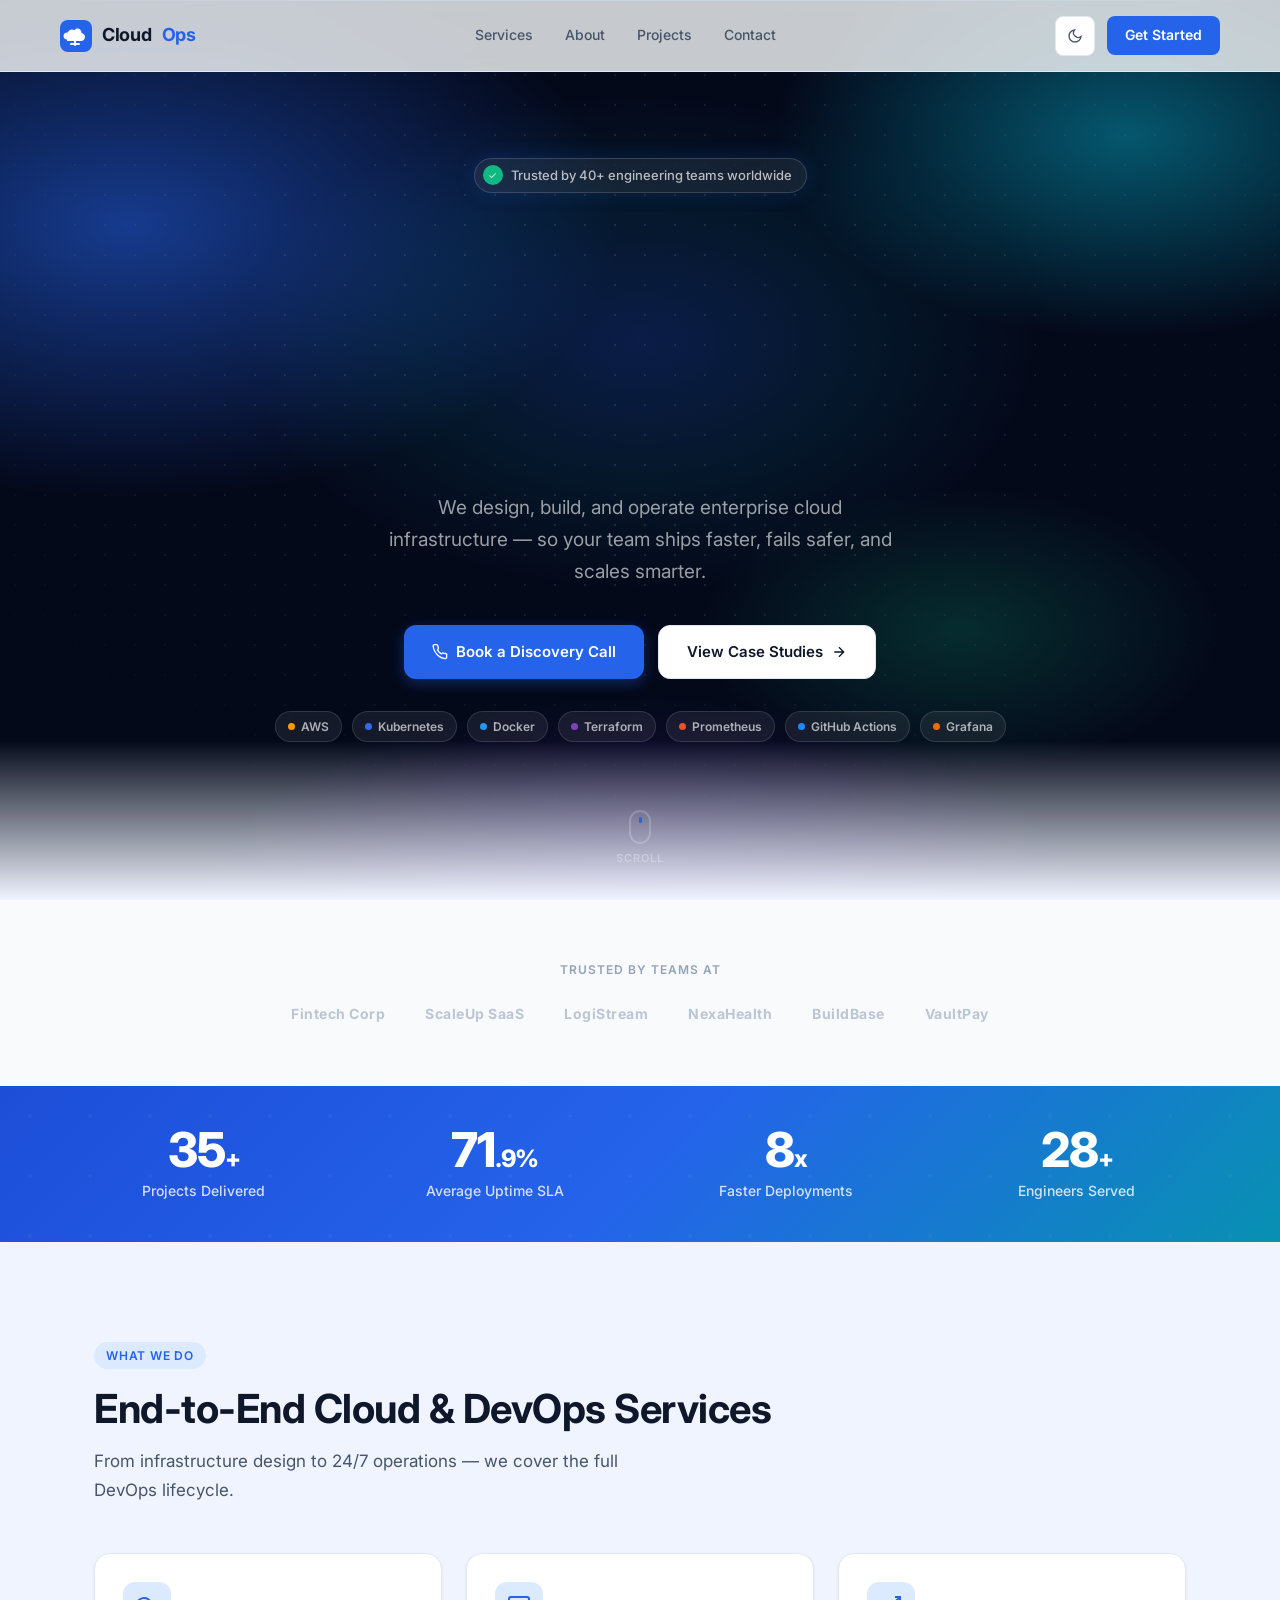
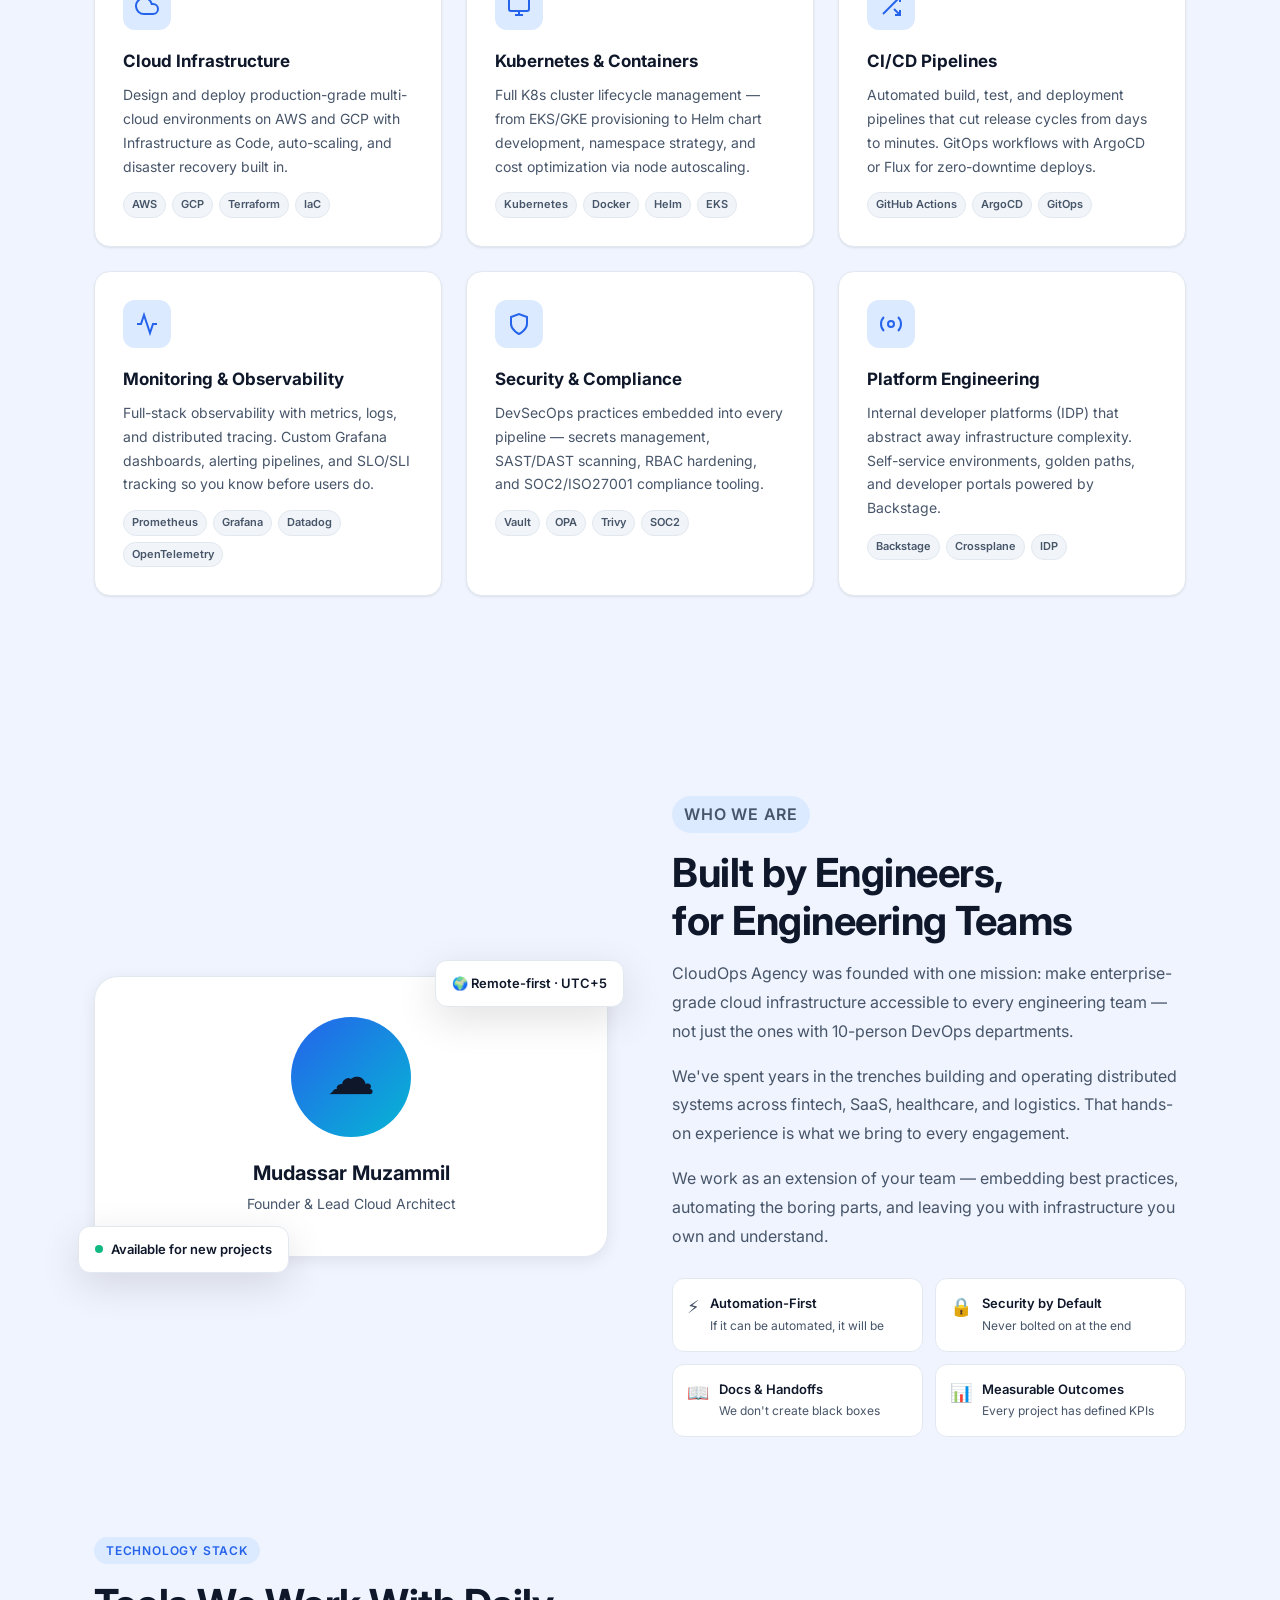
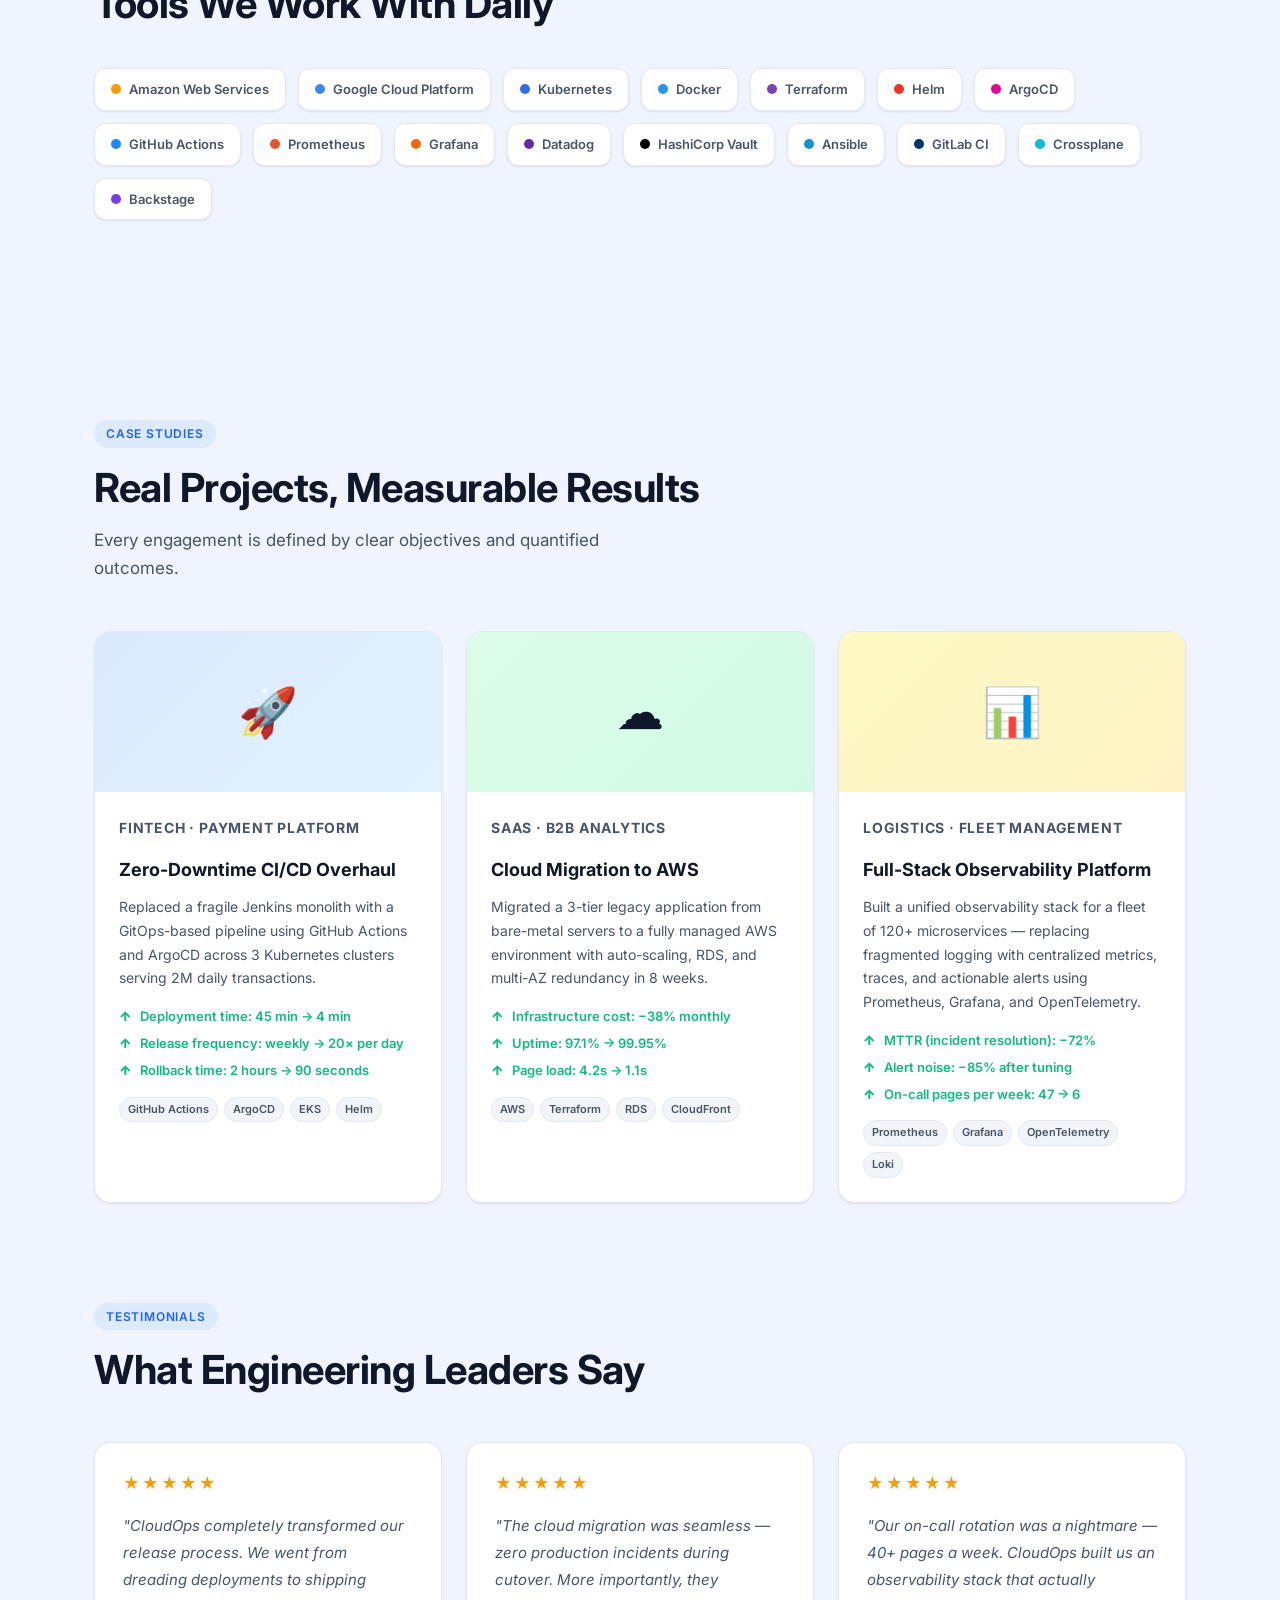
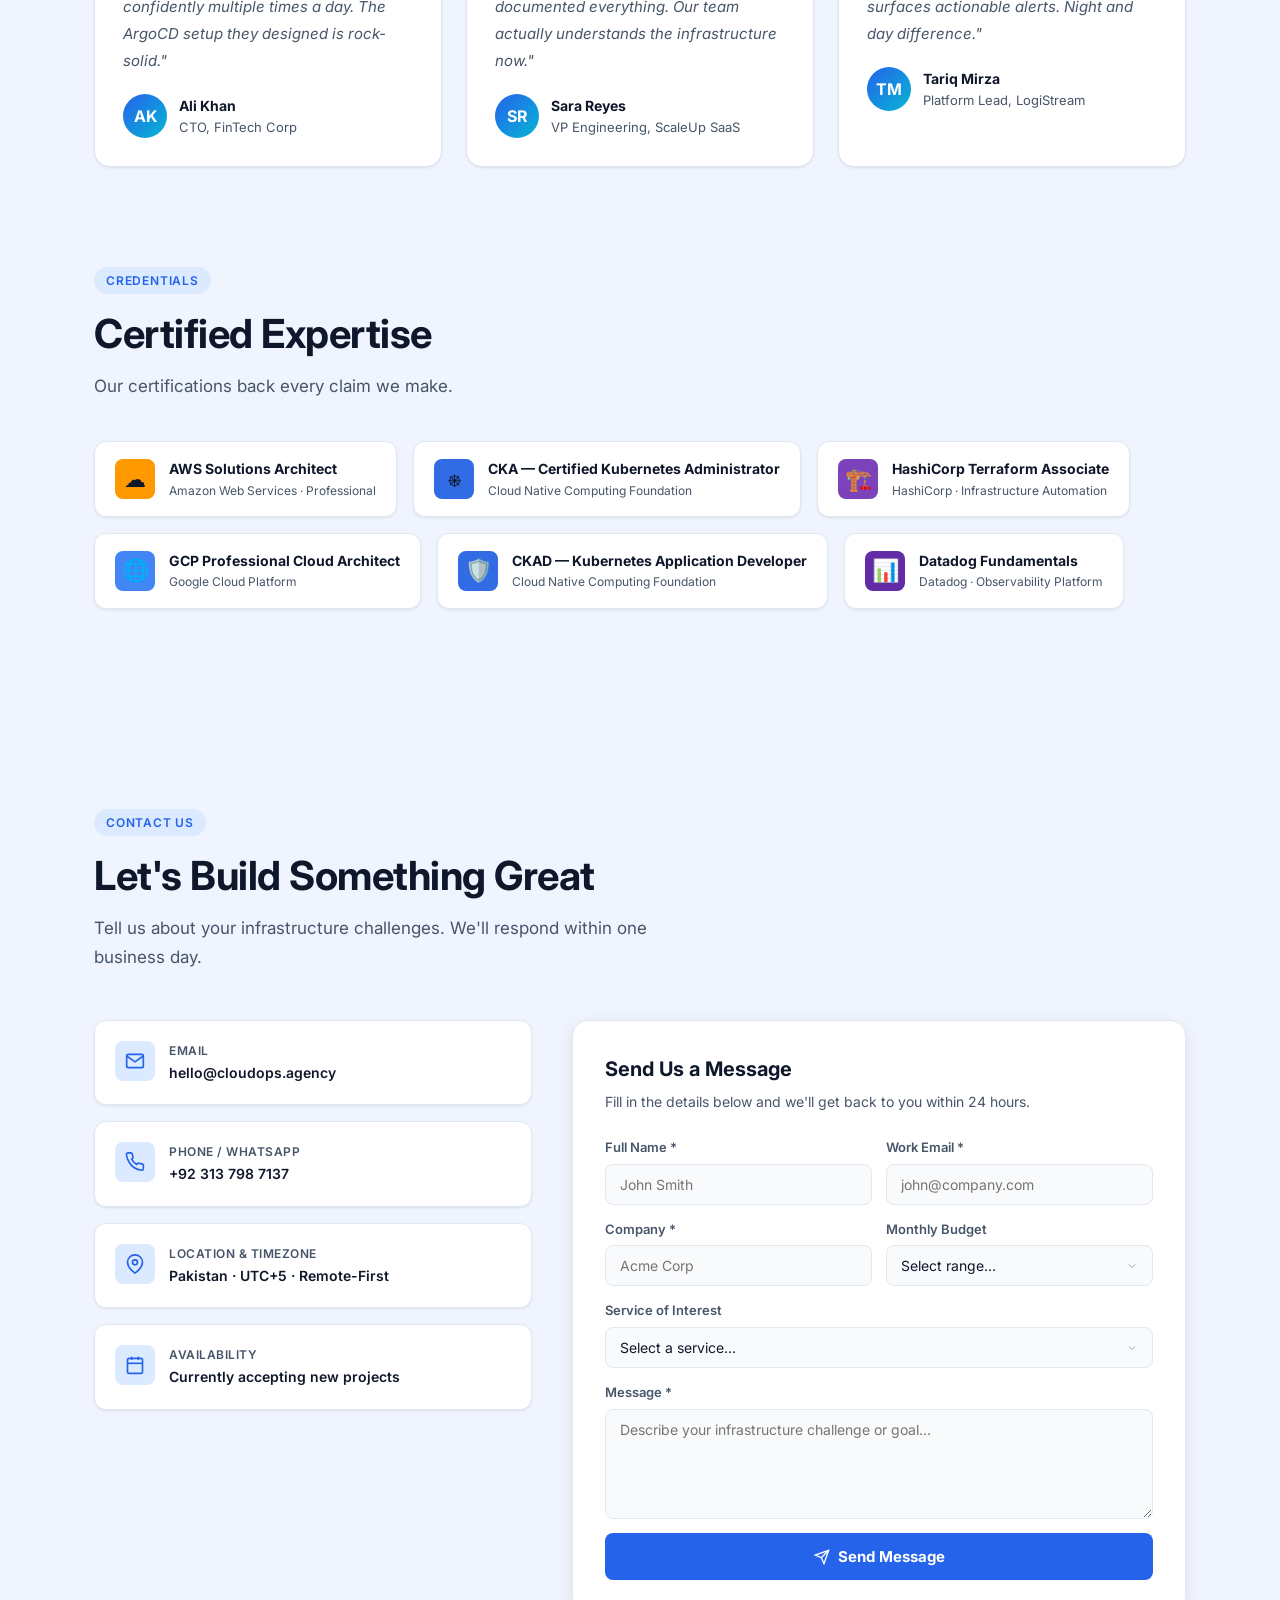
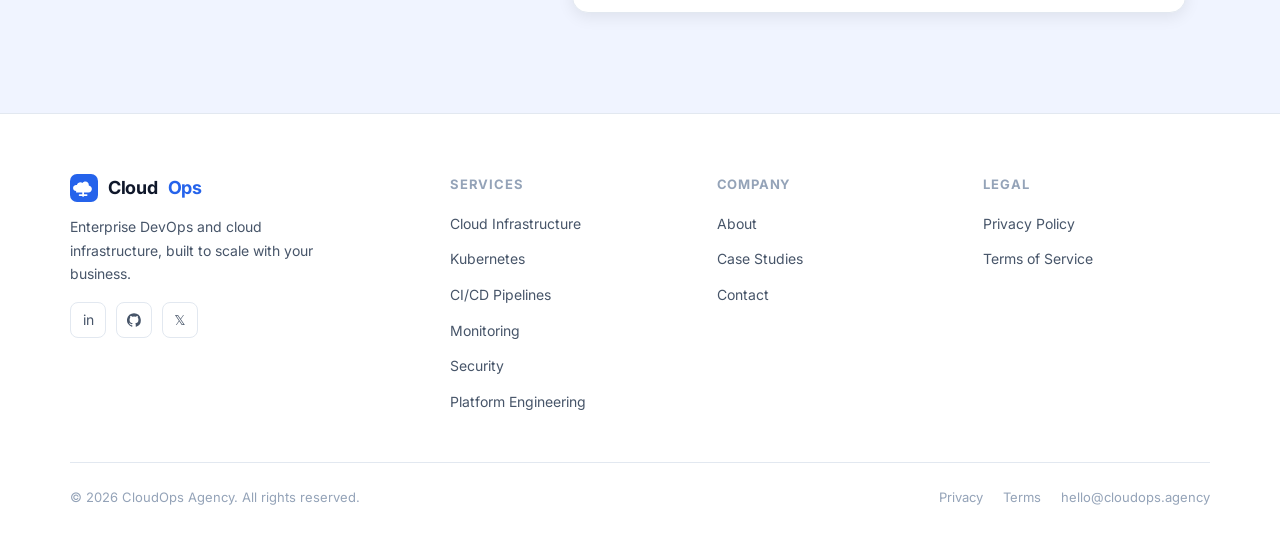
==== commit 71936f3b: "Remove pricing section & overhaul background to dark hero design - Removed pricing section, nav link" ====
--- a/index.html
+++ b/index.html
@@ -95,10 +95,6 @@
 <!-- ── BACKGROUND ──────────────────────────────────────────── -->
 <canvas id="canvas-bg" aria-hidden="true"></canvas>
 <div id="cursor-glow" aria-hidden="true"></div>
-<div class="bg-gradient"></div>
-<div class="blob blob-1"></div>
-<div class="blob blob-2"></div>
-<div class="blob blob-3"></div>
 
 <!-- ── NAVIGATION ──────────────────────────────────────────── -->
 <nav class="nav" role="navigation" aria-label="Main navigation">
@@ -116,7 +112,6 @@
     <a href="#services"        role="menuitem">Services</a>
     <a href="#about"           role="menuitem">About</a>
     <a href="#projects"        role="menuitem">Projects</a>
-    <a href="#pricing"         role="menuitem">Pricing</a>
     <a href="#contact"         role="menuitem">Contact</a>
   </div>
 
@@ -137,7 +132,6 @@
   <a href="#services" role="menuitem">Services</a>
   <a href="#about"    role="menuitem">About</a>
   <a href="#projects" role="menuitem">Projects</a>
-  <a href="#pricing"  role="menuitem">Pricing</a>
   <a href="#contact"  role="menuitem">Contact</a>
   <a href="#contact"  class="btn-nav">Get Started</a>
 </div>
@@ -505,74 +499,6 @@
           <div class="author-title">Platform Lead, LogiStream</div>
         </div>
       </div>
-    </div>
-
-  </div>
-</section>
-
-<!-- ══════════════════════════════════════════════════════════
-     PRICING
-══════════════════════════════════════════════════════════════ -->
-<section id="pricing" class="section">
-  <div class="reveal" style="text-align:center; max-width:600px; margin:0 auto 48px;">
-    <p class="section-tag">Pricing</p>
-    <h2 class="section-title">Transparent Engagement Models</h2>
-    <p class="section-sub" style="margin:0 auto;">No surprises. Choose the model that fits your team's needs.</p>
-  </div>
-
-  <div class="grid-3">
-
-    <div class="pricing-card reveal reveal-delay-1">
-      <h3>Starter</h3>
-      <p style="font-size:14px;color:var(--clr-text-2);margin-top:4px;">For early-stage startups</p>
-      <div class="price">$2,500<span>/mo</span></div>
-      <p class="pricing-desc">Get your cloud foundation right from day one.</p>
-      <ul class="pricing-features">
-        <li>Up to 2 cloud environments</li>
-        <li>CI/CD pipeline setup (1 repo)</li>
-        <li>Basic monitoring & alerting</li>
-        <li>Terraform IaC for all resources</li>
-        <li>Monthly architecture review</li>
-        <li>Email support (48h response)</li>
-      </ul>
-      <button class="btn-pricing" onclick="document.querySelector('#contact').scrollIntoView({behavior:'smooth'})">Get Started</button>
-    </div>
-
-    <div class="pricing-card featured reveal reveal-delay-2">
-      <span class="pricing-badge">Most Popular</span>
-      <h3>Growth</h3>
-      <p style="font-size:14px;color:var(--clr-text-2);margin-top:4px;">For scaling engineering teams</p>
-      <div class="price">$6,000<span>/mo</span></div>
-      <p class="pricing-desc">Full DevOps partnership for companies in growth mode.</p>
-      <ul class="pricing-features">
-        <li>Unlimited environments</li>
-        <li>Full CI/CD for all repositories</li>
-        <li>Production Kubernetes cluster</li>
-        <li>Full observability stack</li>
-        <li>Security hardening & scanning</li>
-        <li>Weekly sync calls</li>
-        <li>Slack support (4h response)</li>
-        <li>On-call escalation support</li>
-      </ul>
-      <button class="btn-pricing" onclick="document.querySelector('#contact').scrollIntoView({behavior:'smooth'})">Get Started</button>
-    </div>
-
-    <div class="pricing-card reveal reveal-delay-3">
-      <h3>Enterprise</h3>
-      <p style="font-size:14px;color:var(--clr-text-2);margin-top:4px;">For large-scale operations</p>
-      <div class="price" style="font-size:32px;">Custom</div>
-      <p class="pricing-desc">Bespoke engagement for complex infrastructure needs.</p>
-      <ul class="pricing-features">
-        <li>Dedicated CloudOps engineer</li>
-        <li>Multi-cloud architecture</li>
-        <li>Platform Engineering (IDP)</li>
-        <li>Compliance automation (SOC2)</li>
-        <li>FinOps & cost optimization</li>
-        <li>24/7 on-call coverage</li>
-        <li>SLA-backed response times</li>
-        <li>Quarterly executive reviews</li>
-      </ul>
-      <button class="btn-pricing" onclick="document.querySelector('#contact').scrollIntoView({behavior:'smooth'})">Contact Us</button>
     </div>
 
   </div>
@@ -776,7 +702,6 @@
         <ul>
           <li><a href="#about">About</a></li>
           <li><a href="#projects">Case Studies</a></li>
-          <li><a href="#pricing">Pricing</a></li>
           <li><a href="#contact">Contact</a></li>
         </ul>
       </div>
--- a/css/style.css
+++ b/css/style.css
@@ -77,36 +77,12 @@
 ul { list-style: none; }
 button { font-family: inherit; cursor: pointer; }
 
-/* ── ANIMATED BACKGROUND ──────────────────────────────────── */
-.bg-gradient {
-  position: fixed;
-  inset: 0;
-  background: linear-gradient(135deg, #eef2ff 0%, #f0f9ff 50%, #fef9c3 100%);
-  z-index: -3;
-  transition: background var(--transition);
-}
-[data-theme="dark"] .bg-gradient {
-  background: linear-gradient(135deg, #020817 0%, #0f172a 50%, #020817 100%);
-}
-
-.blob {
-  position: fixed;
-  width: 500px;
-  height: 500px;
-  border-radius: 50%;
-  filter: blur(100px);
-  opacity: 0.4;
-  will-change: transform;
-  z-index: -2;
-}
-.blob-1 { background: var(--clr-blob-1); top: 5%;  left: 5%;  animation: float 18s infinite ease-in-out; }
-.blob-2 { background: var(--clr-blob-2); top: 55%; left: 60%; animation: float 22s infinite ease-in-out reverse; animation-delay: -4s; }
-.blob-3 { background: var(--clr-blob-3); top: 75%; left: 15%; animation: float 20s infinite ease-in-out; animation-delay: -8s; }
-
-@keyframes float {
-  0%, 100% { transform: translate3d(0, 0, 0); }
-  33%       { transform: translate3d(60px, -60px, 0); }
-  66%       { transform: translate3d(-40px, 40px, 0); }
+/* ── PAGE BODY BACKGROUND ─────────────────────────────────── */
+body {
+  background: #f0f4ff;
+}
+[data-theme="dark"] body {
+  background: #060b18;
 }
 
 /* ── NAVIGATION ───────────────────────────────────────────── */
@@ -307,115 +283,133 @@
   align-items: center;
   justify-content: center;
   text-align: center;
-  padding: 120px 24px 80px;
+  padding: 120px 24px 120px;
   position: relative;
   overflow: hidden;
 }
 
-/* ── HERO DEDICATED BACKGROUND ─────────────────────────── */
+/* ── HERO DARK BACKGROUND ───────────────────────────────── */
+
+/* The hero itself becomes a dark full-screen section */
+.hero {
+  background: #04091a;
+  color: #f1f5f9;
+}
+
 .hero-bg {
   position: absolute;
   inset: 0;
-  z-index: -1;
+  z-index: 0;
   pointer-events: none;
-}
-
-/* Mesh gradient layer */
+  overflow: hidden;
+}
+
+/* Layer 1: aurora colour blobs */
 .hero-bg::before {
   content: '';
   position: absolute;
   inset: 0;
   background:
-    radial-gradient(ellipse 110% 80% at 50% -10%, rgba(219,234,254,0.95) 0%, transparent 55%),
-    radial-gradient(ellipse 70%  55% at 10%  40%, rgba(147,197,253,0.55) 0%, transparent 50%),
-    radial-gradient(ellipse 60%  50% at 90%  25%, rgba(186,230,253,0.45) 0%, transparent 45%),
-    radial-gradient(ellipse 50%  40% at 70%  70%, rgba(196,181,253,0.2)  0%, transparent 45%),
-    linear-gradient(180deg, rgba(248,250,252,0) 55%, rgba(248,250,252,1) 100%);
-  animation: heroBgShift 12s ease-in-out infinite alternate;
-}
-
-/* Dot-grid layer */
+    radial-gradient(ellipse 70%  55% at 10%  25%, rgba(37,99,235,0.55)  0%, transparent 55%),
+    radial-gradient(ellipse 55%  45% at 88%  15%, rgba(6,182,212,0.45)  0%, transparent 50%),
+    radial-gradient(ellipse 65%  50% at 50% 105%, rgba(109,40,217,0.35) 0%, transparent 55%),
+    radial-gradient(ellipse 45%  35% at 75%  70%, rgba(16,185,129,0.2)  0%, transparent 45%);
+  animation: heroBgPulse 14s ease-in-out infinite alternate;
+}
+
+/* Layer 2: dot-grid */
 .hero-bg::after {
   content: '';
   position: absolute;
   inset: 0;
-  background-image: radial-gradient(circle, rgba(37,99,235,0.18) 1px, transparent 1px);
-  background-size: 28px 28px;
-  -webkit-mask-image: linear-gradient(180deg, rgba(0,0,0,0.5) 0%, transparent 75%);
-  mask-image:         linear-gradient(180deg, rgba(0,0,0,0.5) 0%, transparent 75%);
-}
-
-/* Spotlight glow behind the heading */
+  background-image: radial-gradient(circle, rgba(255,255,255,0.1) 1px, transparent 1px);
+  background-size: 30px 30px;
+  -webkit-mask-image: radial-gradient(ellipse 80% 70% at 50% 40%, black 30%, transparent 80%);
+  mask-image:         radial-gradient(ellipse 80% 70% at 50% 40%, black 30%, transparent 80%);
+}
+
+/* Spotlight glow */
 .hero-spotlight {
   position: absolute;
-  top: 42%;
+  top: 38%;
   left: 50%;
   transform: translate(-50%, -50%);
-  width: 750px;
-  height: 450px;
+  width: 800px;
+  height: 500px;
   border-radius: 50%;
-  background: radial-gradient(ellipse, rgba(37,99,235,0.14) 0%, rgba(6,182,212,0.05) 40%, transparent 70%);
-  animation: spotPulse 5s ease-in-out infinite;
+  background: radial-gradient(ellipse, rgba(37,99,235,0.22) 0%, rgba(6,182,212,0.08) 40%, transparent 70%);
+  animation: spotPulse 6s ease-in-out infinite;
   pointer-events: none;
   z-index: 0;
 }
 
-/* Diagonal beam line */
+/* Horizontal beam at top */
 .hero-beam {
   position: absolute;
   top: 0; left: 0; right: 0;
   height: 1px;
-  background: linear-gradient(90deg, transparent 0%, rgba(37,99,235,0.4) 30%, rgba(6,182,212,0.4) 60%, transparent 100%);
-  animation: beamSlide 4s ease-in-out infinite alternate;
+  background: linear-gradient(90deg,
+    transparent 0%,
+    rgba(96,165,250,0.6) 25%,
+    rgba(6,182,212,0.8)  50%,
+    rgba(96,165,250,0.6) 75%,
+    transparent 100%);
+  animation: beamSlide 5s ease-in-out infinite alternate;
   pointer-events: none;
 }
 
-@keyframes heroBgShift {
-  0%   { filter: hue-rotate(0deg)   brightness(1); }
-  50%  { filter: hue-rotate(8deg)   brightness(1.05); }
-  100% { filter: hue-rotate(-5deg)  brightness(0.98); }
+/* Bottom fade — blends into page body */
+.hero::after {
+  content: '';
+  position: absolute;
+  bottom: 0; left: 0; right: 0;
+  height: 160px;
+  background: linear-gradient(to bottom, transparent, #f0f4ff);
+  pointer-events: none;
+  z-index: 1;
+}
+[data-theme="dark"] .hero::after {
+  background: linear-gradient(to bottom, transparent, #060b18);
+}
+
+@keyframes heroBgPulse {
+  0%   { filter: hue-rotate(0deg)   brightness(1);    }
+  50%  { filter: hue-rotate(15deg)  brightness(1.15); }
+  100% { filter: hue-rotate(-10deg) brightness(0.9);  }
 }
 @keyframes spotPulse {
   0%, 100% { opacity: 0.7; transform: translate(-50%,-50%) scale(1);    }
-  50%       { opacity: 1;   transform: translate(-50%,-50%) scale(1.12); }
+  50%       { opacity: 1;   transform: translate(-50%,-50%) scale(1.15); }
 }
 @keyframes beamSlide {
-  0%   { opacity: 0.4; transform: scaleX(0.5) translateX(-20%); }
-  100% { opacity: 0.8; transform: scaleX(1)   translateX(0); }
-}
-
-/* Dark mode hero bg */
+  0%   { opacity: 0.5; transform: scaleX(0.6) translateX(-10%); }
+  100% { opacity: 1;   transform: scaleX(1)   translateX(0); }
+}
+
+/* Dark-mode adjustments (already dark, just tweak blobs) */
+[data-theme="dark"] .hero { background: #020817; }
 [data-theme="dark"] .hero-bg::before {
   background:
-    radial-gradient(ellipse 110% 70% at 50% -5%,  rgba(30,58,138,0.55)  0%, transparent 55%),
-    radial-gradient(ellipse 70%  55% at 10%  40%, rgba(37,99,235,0.25)  0%, transparent 50%),
-    radial-gradient(ellipse 60%  50% at 90%  20%, rgba(6,182,212,0.2)   0%, transparent 45%),
-    radial-gradient(ellipse 50%  40% at 60%  75%, rgba(109,40,217,0.15) 0%, transparent 45%),
-    linear-gradient(180deg, transparent 50%, rgba(2,8,23,1) 100%);
-}
-[data-theme="dark"] .hero-bg::after {
-  background-image: radial-gradient(circle, rgba(96,165,250,0.22) 1px, transparent 1px);
-}
-[data-theme="dark"] .hero-spotlight {
-  background: radial-gradient(ellipse, rgba(96,165,250,0.1) 0%, rgba(6,182,212,0.04) 40%, transparent 70%);
-}
-[data-theme="dark"] .hero-beam {
-  background: linear-gradient(90deg, transparent 0%, rgba(96,165,250,0.35) 30%, rgba(6,182,212,0.35) 60%, transparent 100%);
+    radial-gradient(ellipse 70%  55% at 10%  25%, rgba(37,99,235,0.4)   0%, transparent 55%),
+    radial-gradient(ellipse 55%  45% at 88%  15%, rgba(6,182,212,0.3)   0%, transparent 50%),
+    radial-gradient(ellipse 65%  50% at 50% 105%, rgba(109,40,217,0.25) 0%, transparent 55%),
+    radial-gradient(ellipse 45%  35% at 75%  70%, rgba(16,185,129,0.15) 0%, transparent 45%);
 }
 
 .hero-badge {
   display: inline-flex;
   align-items: center;
   gap: 8px;
-  background: var(--clr-surface);
-  border: 1px solid var(--clr-border);
+  background: rgba(255,255,255,0.07);
+  border: 1px solid rgba(255,255,255,0.15);
   padding: 6px 14px 6px 8px;
   border-radius: 99px;
   font-size: 13px;
   font-weight: 500;
-  color: var(--clr-text-2);
+  color: rgba(255,255,255,0.7);
   margin-bottom: 28px;
-  box-shadow: var(--shadow-sm);
+  box-shadow: 0 0 20px rgba(37,99,235,0.2);
+  backdrop-filter: blur(8px);
   position: relative;
   z-index: 1;
   opacity: 0;
@@ -449,7 +443,7 @@
 .hero-sub {
   margin-top: 20px;
   font-size: clamp(16px, 2vw, 19px);
-  color: var(--clr-text-2);
+  color: rgba(255,255,255,0.6);
   max-width: 520px;
   line-height: 1.7;
   opacity: 0;
@@ -510,8 +504,11 @@
 
 /* ── TRUSTED BY ───────────────────────────────────────────── */
 .trusted {
-  padding: 40px 24px 60px;
+  padding: 60px 24px 60px;
   text-align: center;
+  background: var(--clr-bg);
+  position: relative;
+  z-index: 2;
 }
 .trusted-label {
   font-size: 12px;
@@ -1254,16 +1251,16 @@
 }
 
 /* ============================================================
-   CANVAS BACKGROUND
+   CANVAS BACKGROUND (inside hero)
    ============================================================ */
 #canvas-bg {
   position: fixed;
   inset: 0;
-  z-index: -1;
-  opacity: 0.55;
+  z-index: 0;
+  opacity: 0.25;
   pointer-events: none;
-}
-[data-theme="dark"] #canvas-bg { opacity: 0.35; }
+  mix-blend-mode: screen;
+}
 
 /* ============================================================
    CURSOR GLOW
@@ -1287,29 +1284,19 @@
 /* ============================================================
    ANIMATED GRADIENT HERO TITLE
    ============================================================ */
+/* Hero h1 — white/gradient on dark bg */
 .hero h1 {
-  background: linear-gradient(135deg, var(--clr-text) 0%, var(--clr-text) 40%, var(--clr-brand) 60%, var(--clr-accent) 100%);
+  background: linear-gradient(135deg, #ffffff 0%, #ffffff 35%, #93c5fd 62%, #06b6d4 100%);
   background-size: 300% 300%;
   -webkit-background-clip: text;
   -webkit-text-fill-color: transparent;
   background-clip: text;
   animation: gradientShift 6s ease infinite;
 }
-/* Override the accent span since whole h1 uses gradient */
-.hero h1 .accent {
-  -webkit-text-fill-color: transparent;
-}
 @keyframes gradientShift {
   0%   { background-position: 0% 50%; }
   50%  { background-position: 100% 50%; }
   100% { background-position: 0% 50%; }
-}
-[data-theme="dark"] .hero h1 {
-  background: linear-gradient(135deg, #f1f5f9 0%, #f1f5f9 35%, #60a5fa 60%, #06b6d4 100%);
-  background-size: 300% 300%;
-  -webkit-background-clip: text;
-  background-clip: text;
-  animation: gradientShift 6s ease infinite;
 }
 
 /* ============================================================
@@ -1366,19 +1353,15 @@
   align-items: center;
   gap: 6px;
   padding: 5px 12px;
-  background: rgba(255,255,255,0.7);
-  border: 1px solid rgba(37,99,235,0.15);
+  background: rgba(255,255,255,0.07);
+  border: 1px solid rgba(255,255,255,0.12);
   border-radius: 99px;
   font-size: 12px;
   font-weight: 600;
-  color: var(--clr-text-2);
+  color: rgba(255,255,255,0.65);
   backdrop-filter: blur(8px);
   animation: chipFloat var(--dur, 4s) ease-in-out infinite;
   animation-delay: var(--delay, 0s);
-}
-[data-theme="dark"] .hero-chip {
-  background: rgba(15,23,42,0.6);
-  border-color: rgba(96,165,250,0.15);
 }
 .hero-chip .chip-dot {
   width: 7px; height: 7px;
@@ -1470,7 +1453,8 @@
   gap: 6px;
   opacity: 0;
   transition: opacity 0.5s ease 1.5s;
-  color: var(--clr-text-3);
+  color: rgba(255,255,255,0.3);
+  z-index: 2;
   font-size: 11px;
   font-weight: 600;
   letter-spacing: 1px;
@@ -1479,7 +1463,7 @@
 .hero-loaded .scroll-indicator { opacity: 1; }
 .scroll-mouse {
   width: 22px; height: 34px;
-  border: 2px solid var(--clr-border);
+  border: 2px solid rgba(255,255,255,0.2);
   border-radius: 11px;
   display: flex;
   justify-content: center;
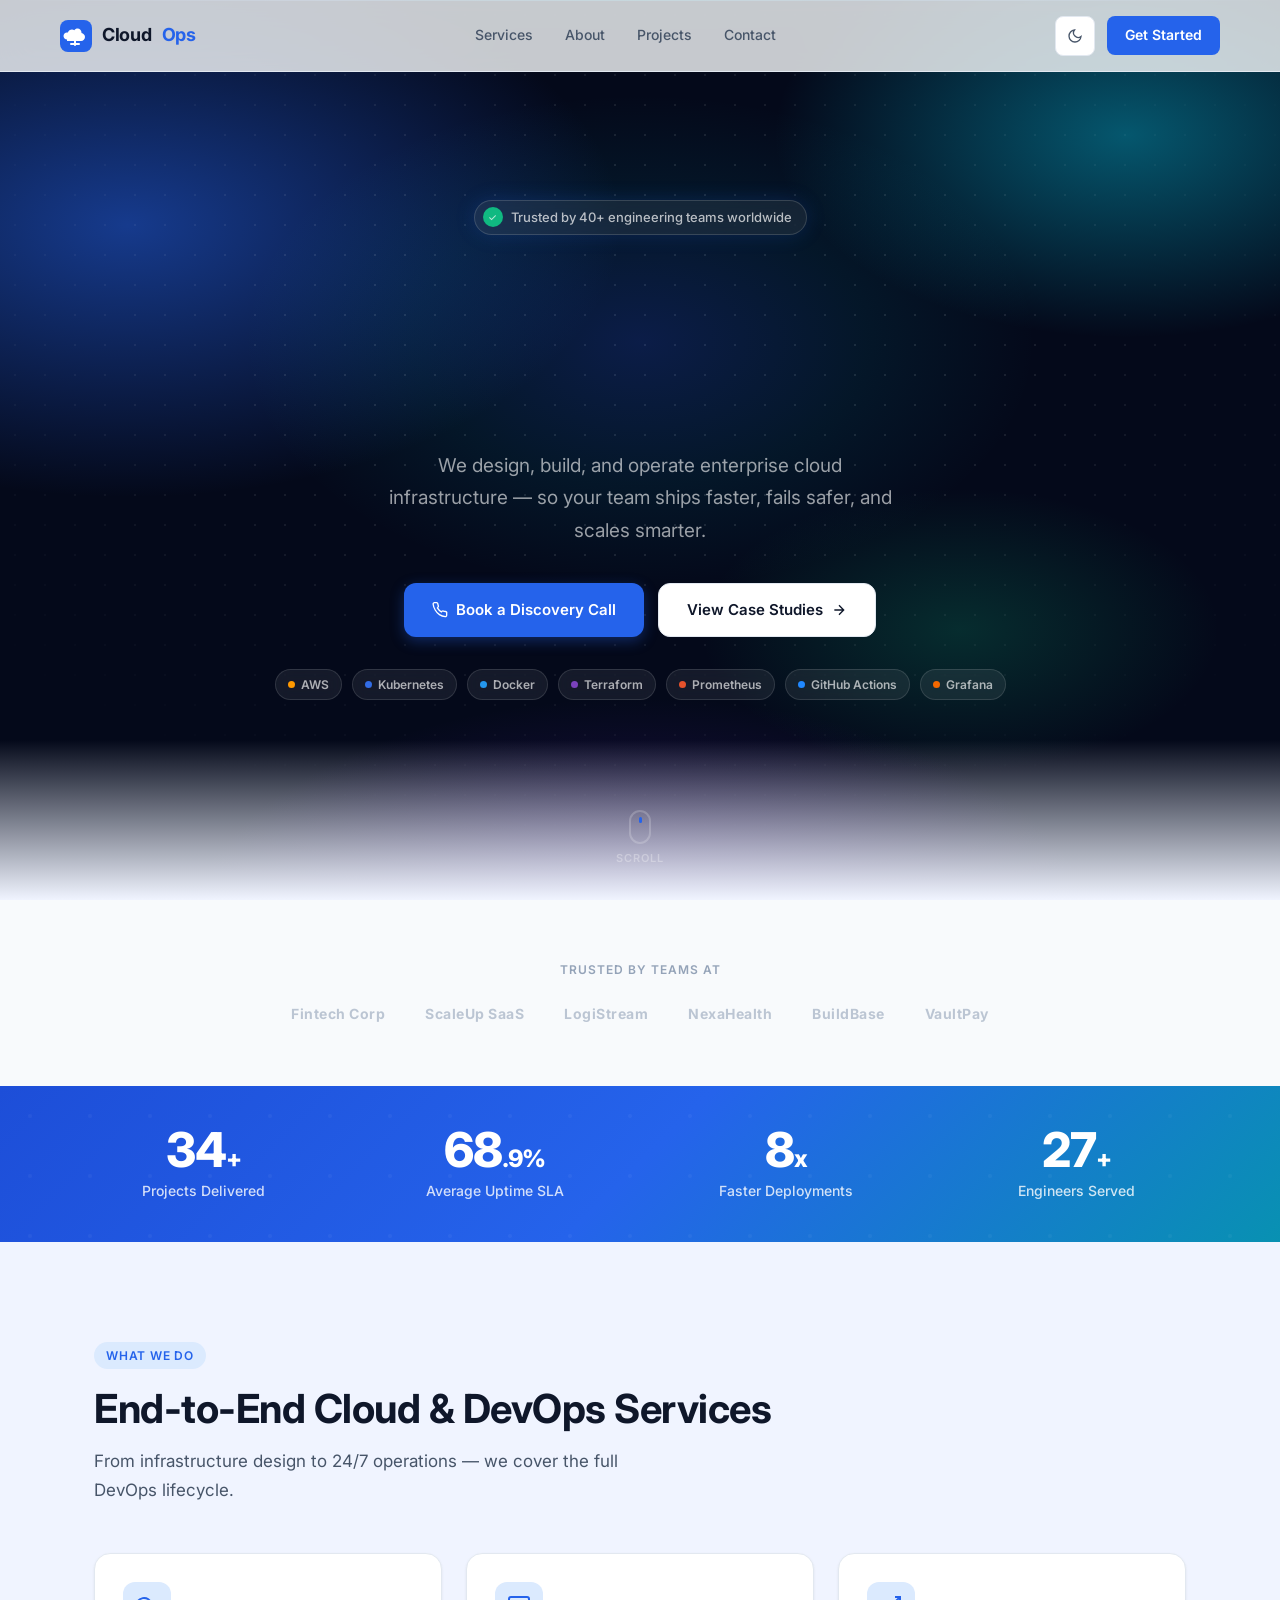
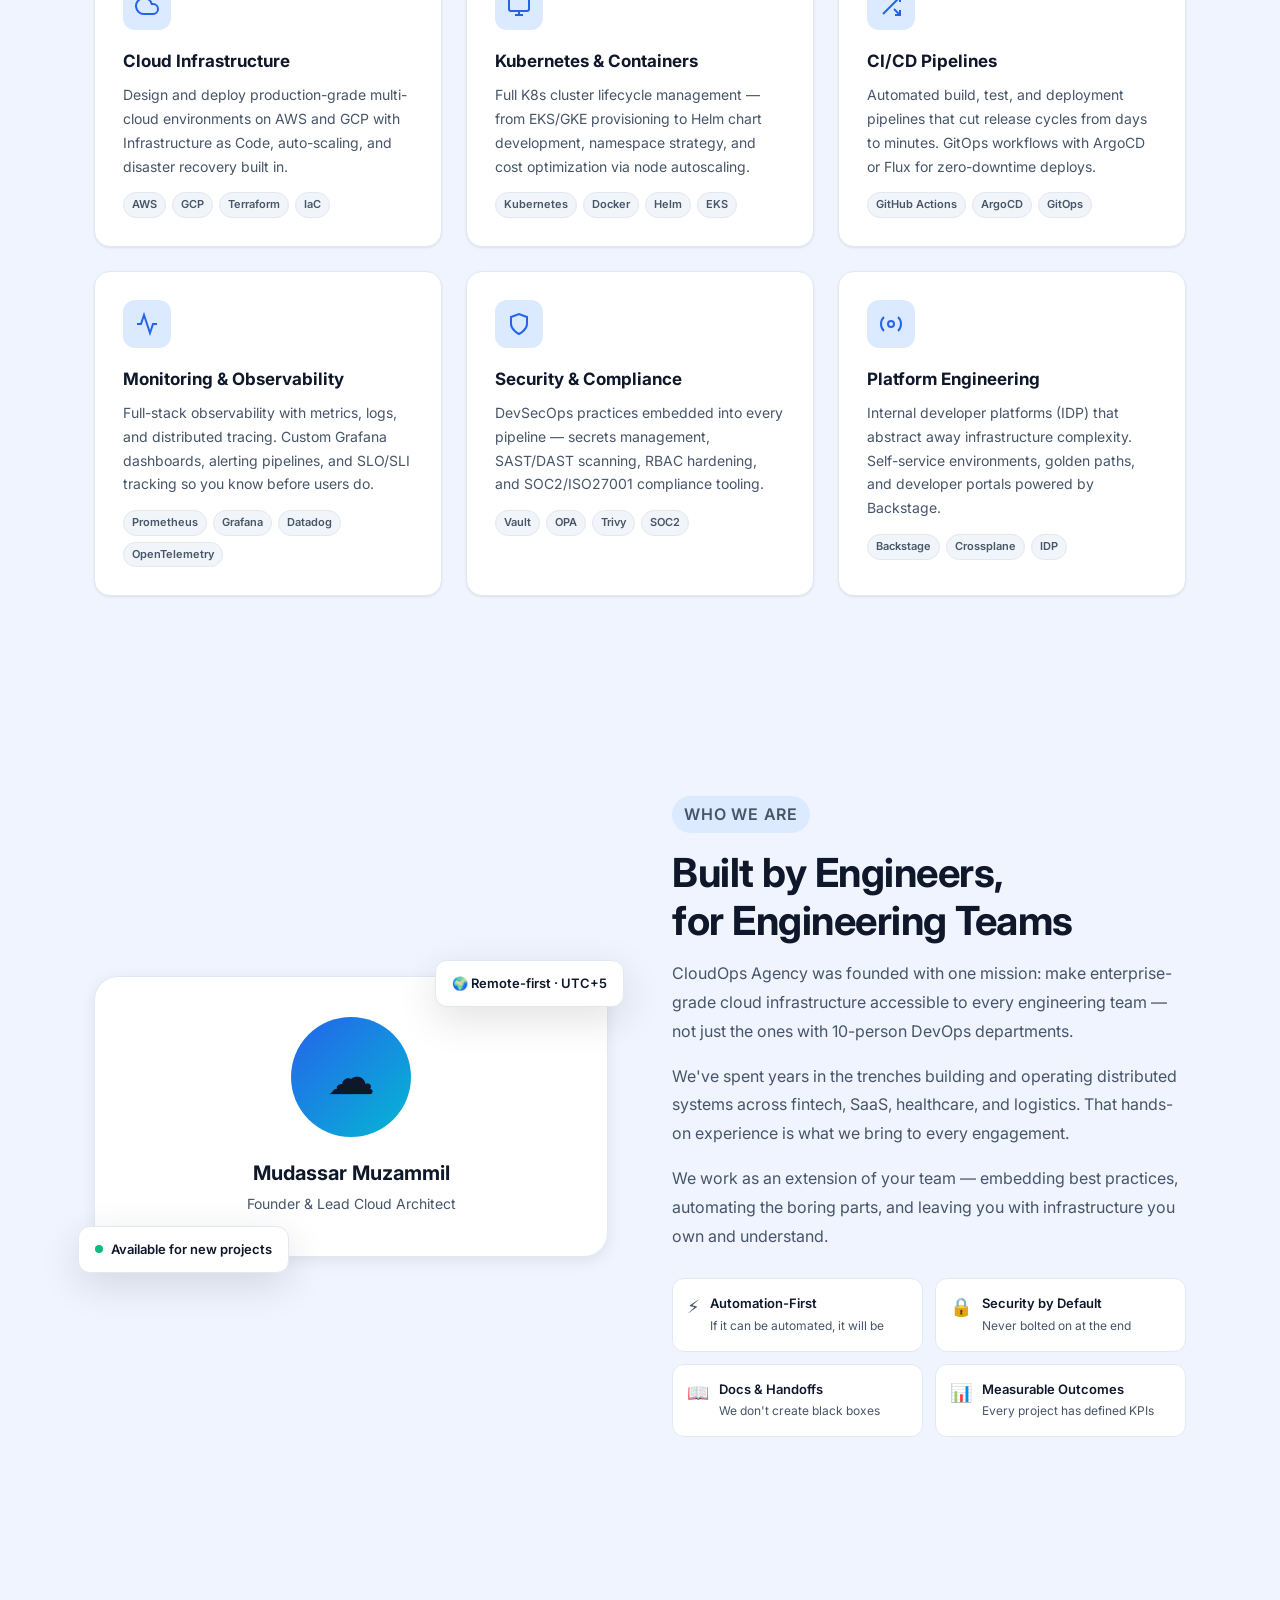
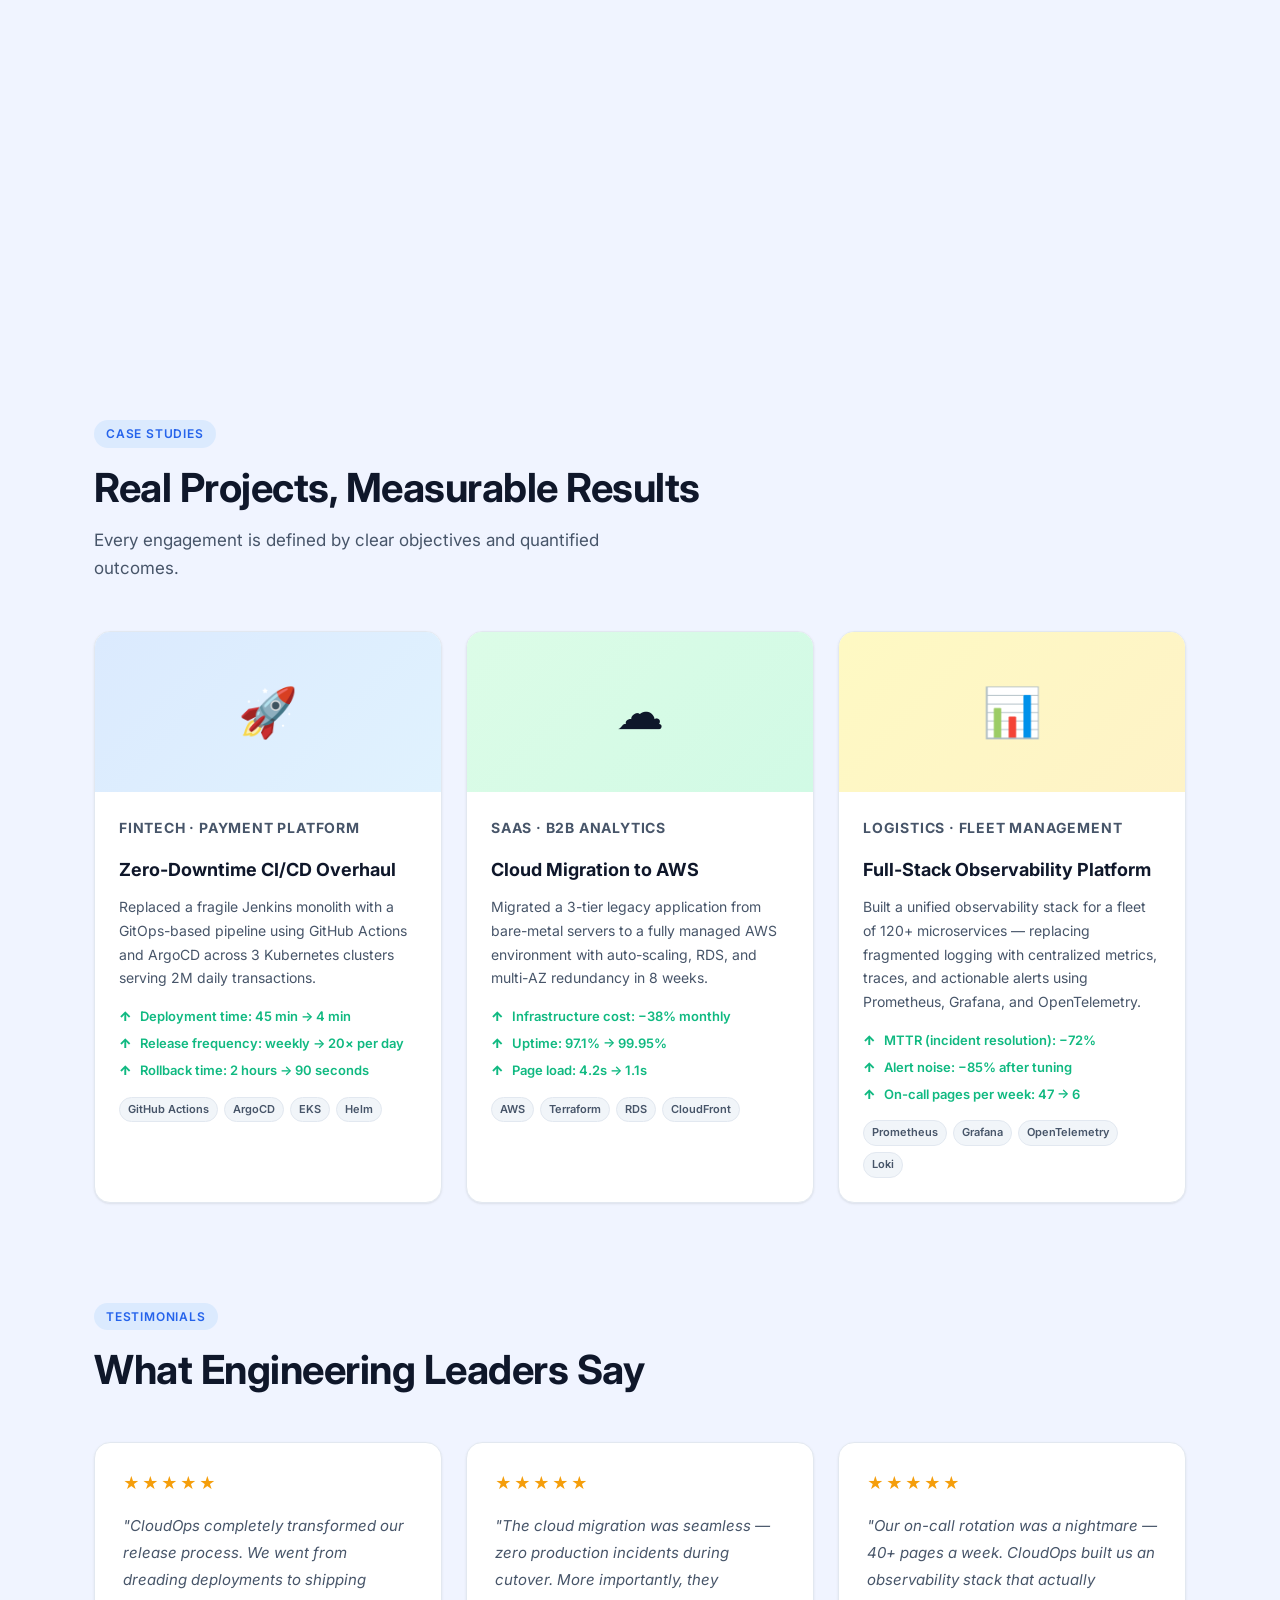
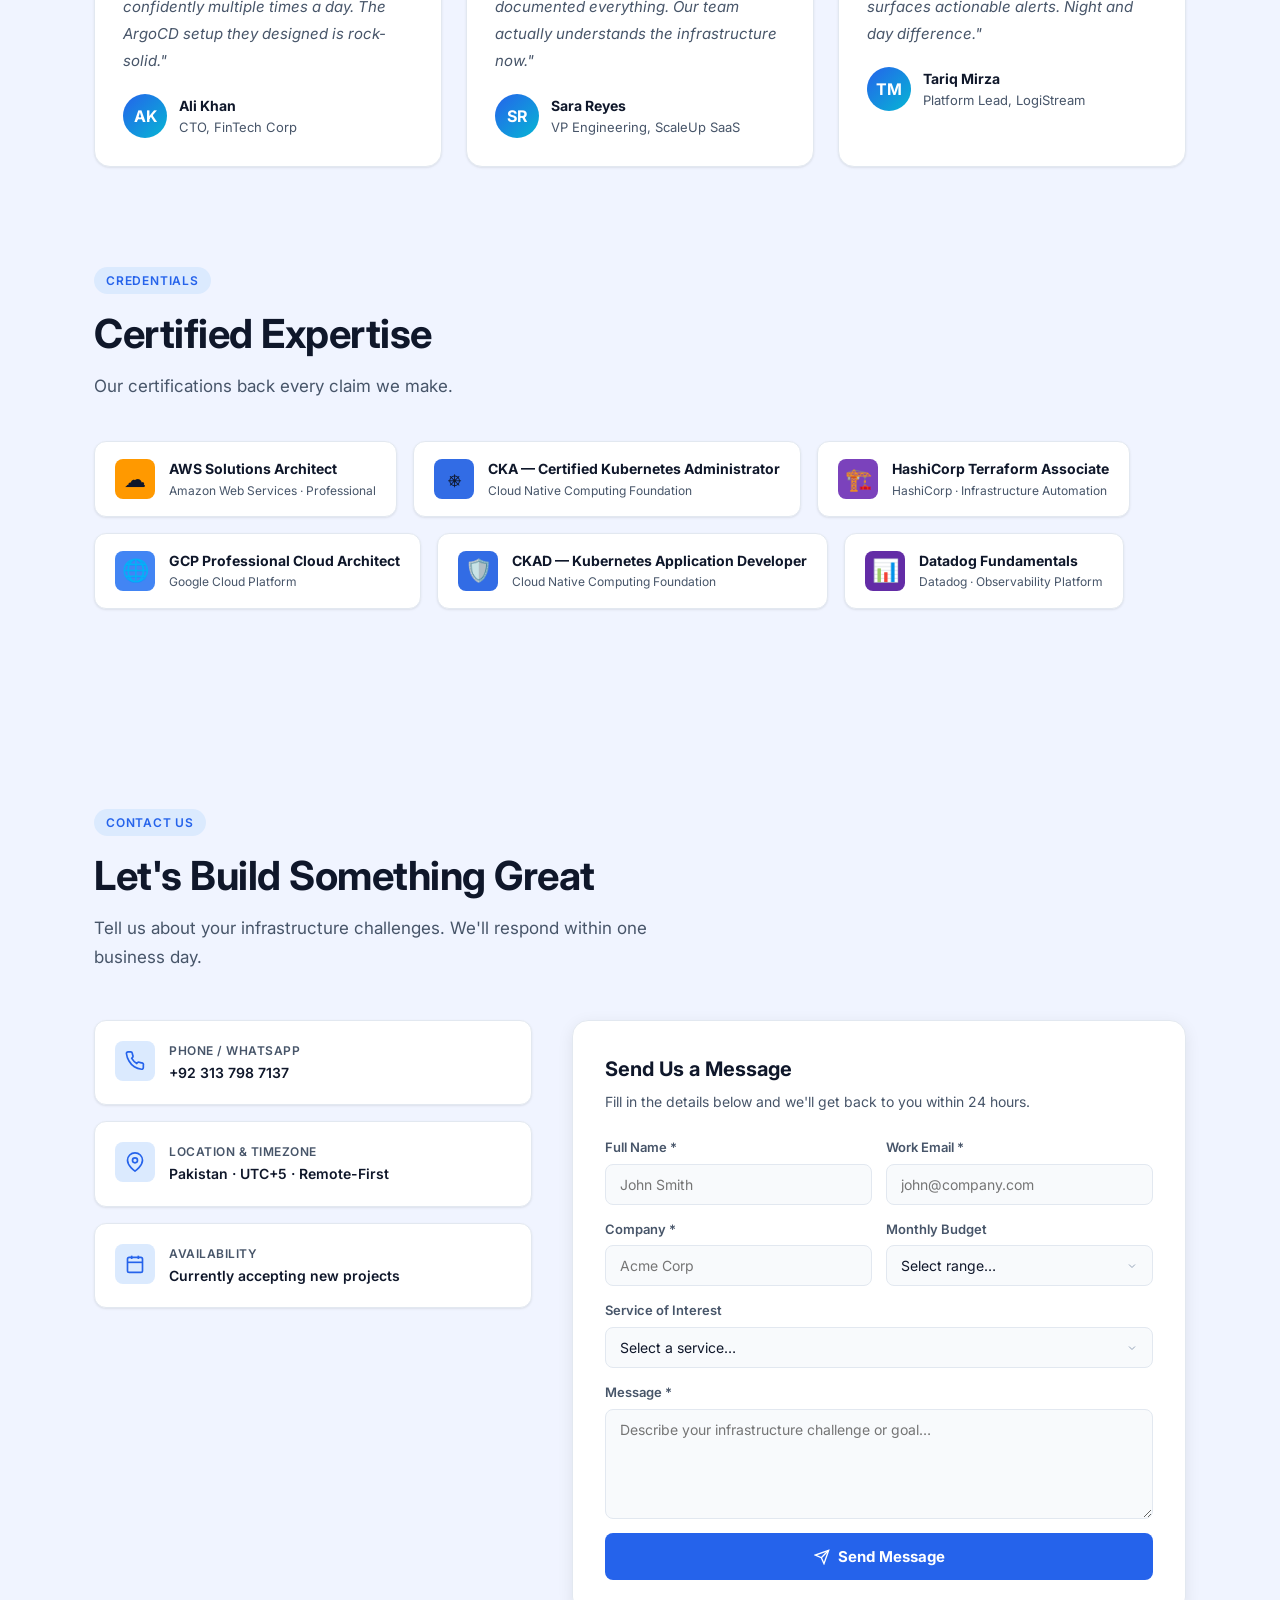
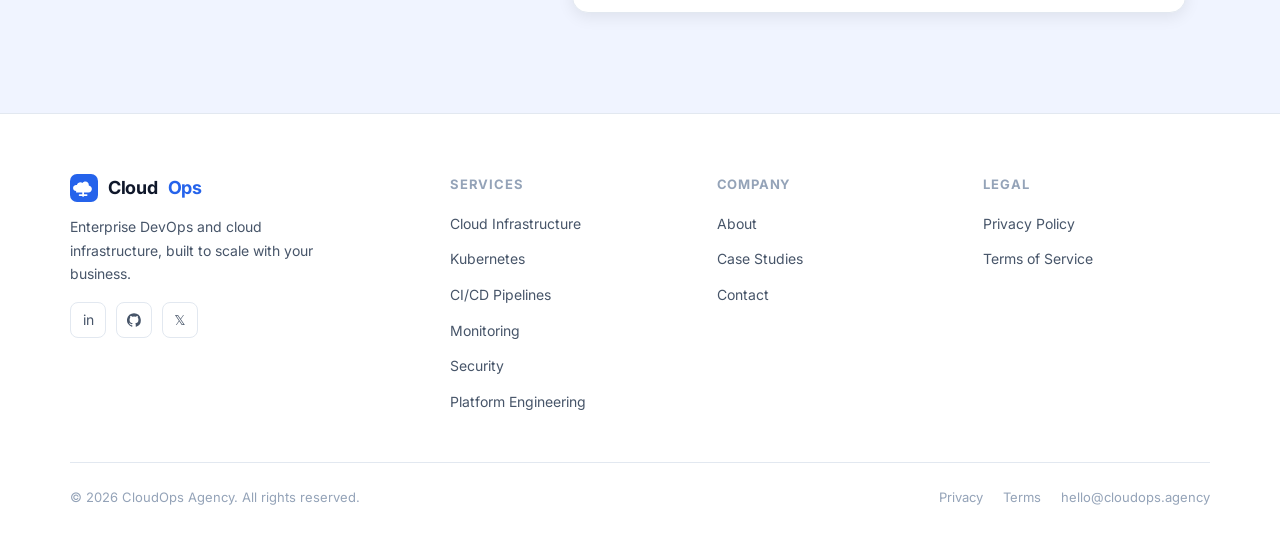
==== commit 54e5926a: "Fix invisible hero heading & remove email card - Root cause: mix-blend-mode:screen on canvas broke b" ====
--- a/index.html
+++ b/index.html
@@ -557,16 +557,6 @@
     <div class="contact-info reveal-left">
       <div class="contact-card">
         <div class="contact-icon">
-          <svg width="20" height="20" viewBox="0 0 24 24" fill="none" stroke="currentColor" stroke-width="2" aria-hidden="true"><path d="M4 4h16c1.1 0 2 .9 2 2v12c0 1.1-.9 2-2 2H4c-1.1 0-2-.9-2-2V6c0-1.1.9-2 2-2z"/><polyline points="22,6 12,13 2,6"/></svg>
-        </div>
-        <div>
-          <div class="contact-card-label">Email</div>
-          <div class="contact-card-value"><a href="mailto:hello@cloudops.agency">hello@cloudops.agency</a></div>
-        </div>
-      </div>
-
-      <div class="contact-card">
-        <div class="contact-icon">
           <svg width="20" height="20" viewBox="0 0 24 24" fill="none" stroke="currentColor" stroke-width="2" aria-hidden="true"><path d="M22 16.92v3a2 2 0 0 1-2.18 2 19.79 19.79 0 0 1-8.63-3.07A19.5 19.5 0 0 1 4.82 12a19.79 19.79 0 0 1-3.07-8.67A2 2 0 0 1 3.77 1h3a2 2 0 0 1 2 1.72c.127.96.361 1.903.7 2.81a2 2 0 0 1-.45 2.11L8.09 8.91a16 16 0 0 0 6 6l.91-.91a2 2 0 0 1 2.11-.45c.907.339 1.85.573 2.81.7A2 2 0 0 1 22 16.92z"/></svg>
         </div>
         <div>
--- a/css/style.css
+++ b/css/style.css
@@ -294,6 +294,7 @@
 .hero {
   background: #04091a;
   color: #f1f5f9;
+  isolation: isolate; /* own compositing layer — fixes mix-blend-mode inheritance */
 }
 
 .hero-bg {
@@ -411,7 +412,7 @@
   box-shadow: 0 0 20px rgba(37,99,235,0.2);
   backdrop-filter: blur(8px);
   position: relative;
-  z-index: 1;
+  z-index: 10;
   opacity: 0;
   transform: translateY(20px);
   transition: opacity 0.6s ease, transform 0.6s ease;
@@ -431,14 +432,14 @@
   font-weight: 800;
   letter-spacing: -2px;
   line-height: 1.1;
-  max-width: 800px;
+  max-width: 820px;
   opacity: 0;
   transform: translateY(30px);
   transition: opacity 0.7s ease 0.15s, transform 0.7s ease 0.15s;
   position: relative;
-  z-index: 1;
-}
-.hero h1 .accent { color: var(--clr-brand); }
+  z-index: 10;
+  color: #ffffff;
+}
 
 .hero-sub {
   margin-top: 20px;
@@ -450,7 +451,7 @@
   transform: translateY(30px);
   transition: opacity 0.7s ease 0.3s, transform 0.7s ease 0.3s;
   position: relative;
-  z-index: 1;
+  z-index: 10;
 }
 
 .hero-ctas {
@@ -463,7 +464,7 @@
   transform: translateY(30px);
   transition: opacity 0.7s ease 0.45s, transform 0.7s ease 0.45s;
   position: relative;
-  z-index: 1;
+  z-index: 10;
 }
 
 .btn-primary {
@@ -1257,9 +1258,8 @@
   position: fixed;
   inset: 0;
   z-index: 0;
-  opacity: 0.25;
+  opacity: 0.18;
   pointer-events: none;
-  mix-blend-mode: screen;
 }
 
 /* ============================================================
@@ -1282,21 +1282,11 @@
 }
 
 /* ============================================================
-   ANIMATED GRADIENT HERO TITLE
+   HERO TITLE COLOR
    ============================================================ */
-/* Hero h1 — white/gradient on dark bg */
+/* Plain white — gradient applied only to the cycling word span */
 .hero h1 {
-  background: linear-gradient(135deg, #ffffff 0%, #ffffff 35%, #93c5fd 62%, #06b6d4 100%);
-  background-size: 300% 300%;
-  -webkit-background-clip: text;
-  -webkit-text-fill-color: transparent;
-  background-clip: text;
-  animation: gradientShift 6s ease infinite;
-}
-@keyframes gradientShift {
-  0%   { background-position: 0% 50%; }
-  50%  { background-position: 100% 50%; }
-  100% { background-position: 0% 50%; }
+  color: #ffffff;
 }
 
 /* ============================================================
@@ -1305,8 +1295,10 @@
 .word-cycle {
   display: inline-block;
   position: relative;
-  color: var(--clr-brand);
-  -webkit-text-fill-color: var(--clr-brand);
+  background: linear-gradient(90deg, #60a5fa, #06b6d4);
+  -webkit-background-clip: text;
+  -webkit-text-fill-color: transparent;
+  background-clip: text;
 }
 .word-cycle::after {
   content: '';
@@ -1345,7 +1337,7 @@
   transform: translateY(20px);
   transition: opacity 0.7s ease 0.6s, transform 0.7s ease 0.6s;
   position: relative;
-  z-index: 1;
+  z-index: 10;
 }
 .hero-loaded .hero-chips { opacity: 1; transform: translateY(0); }
 .hero-chip {
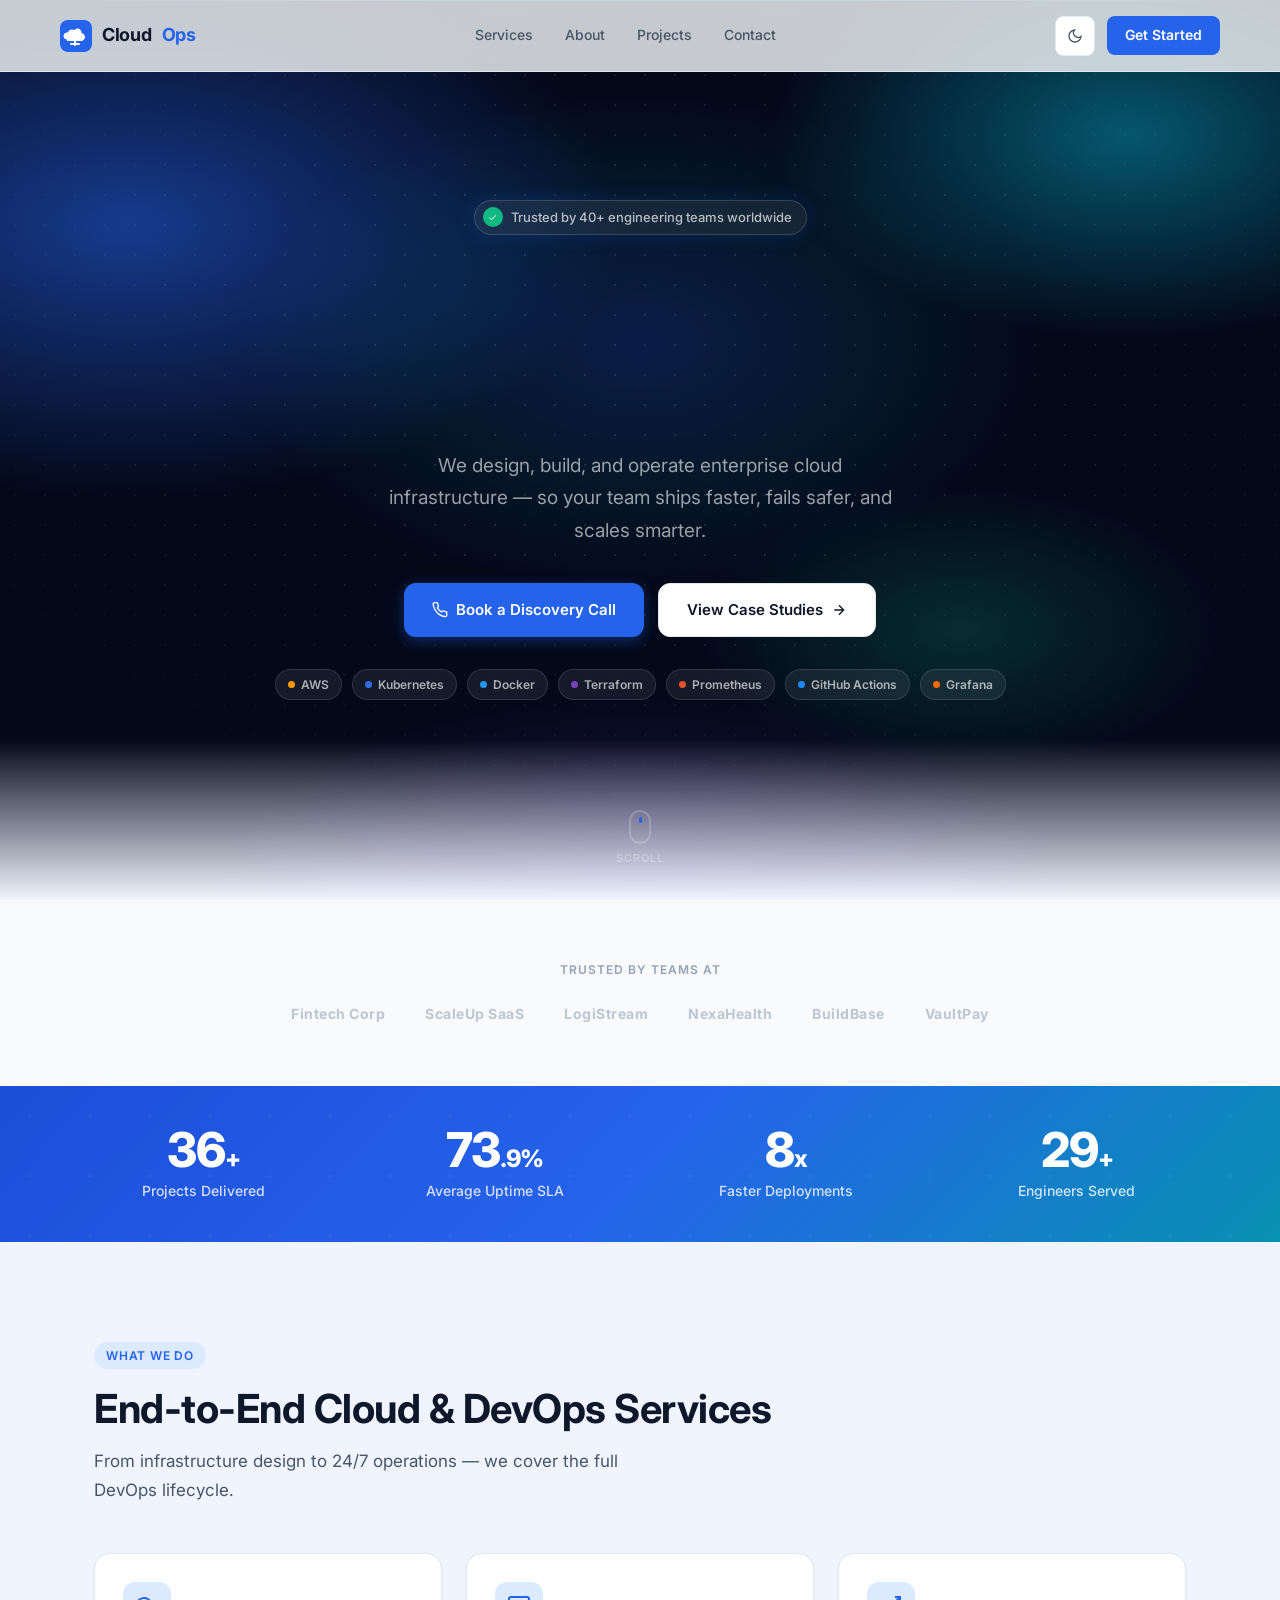
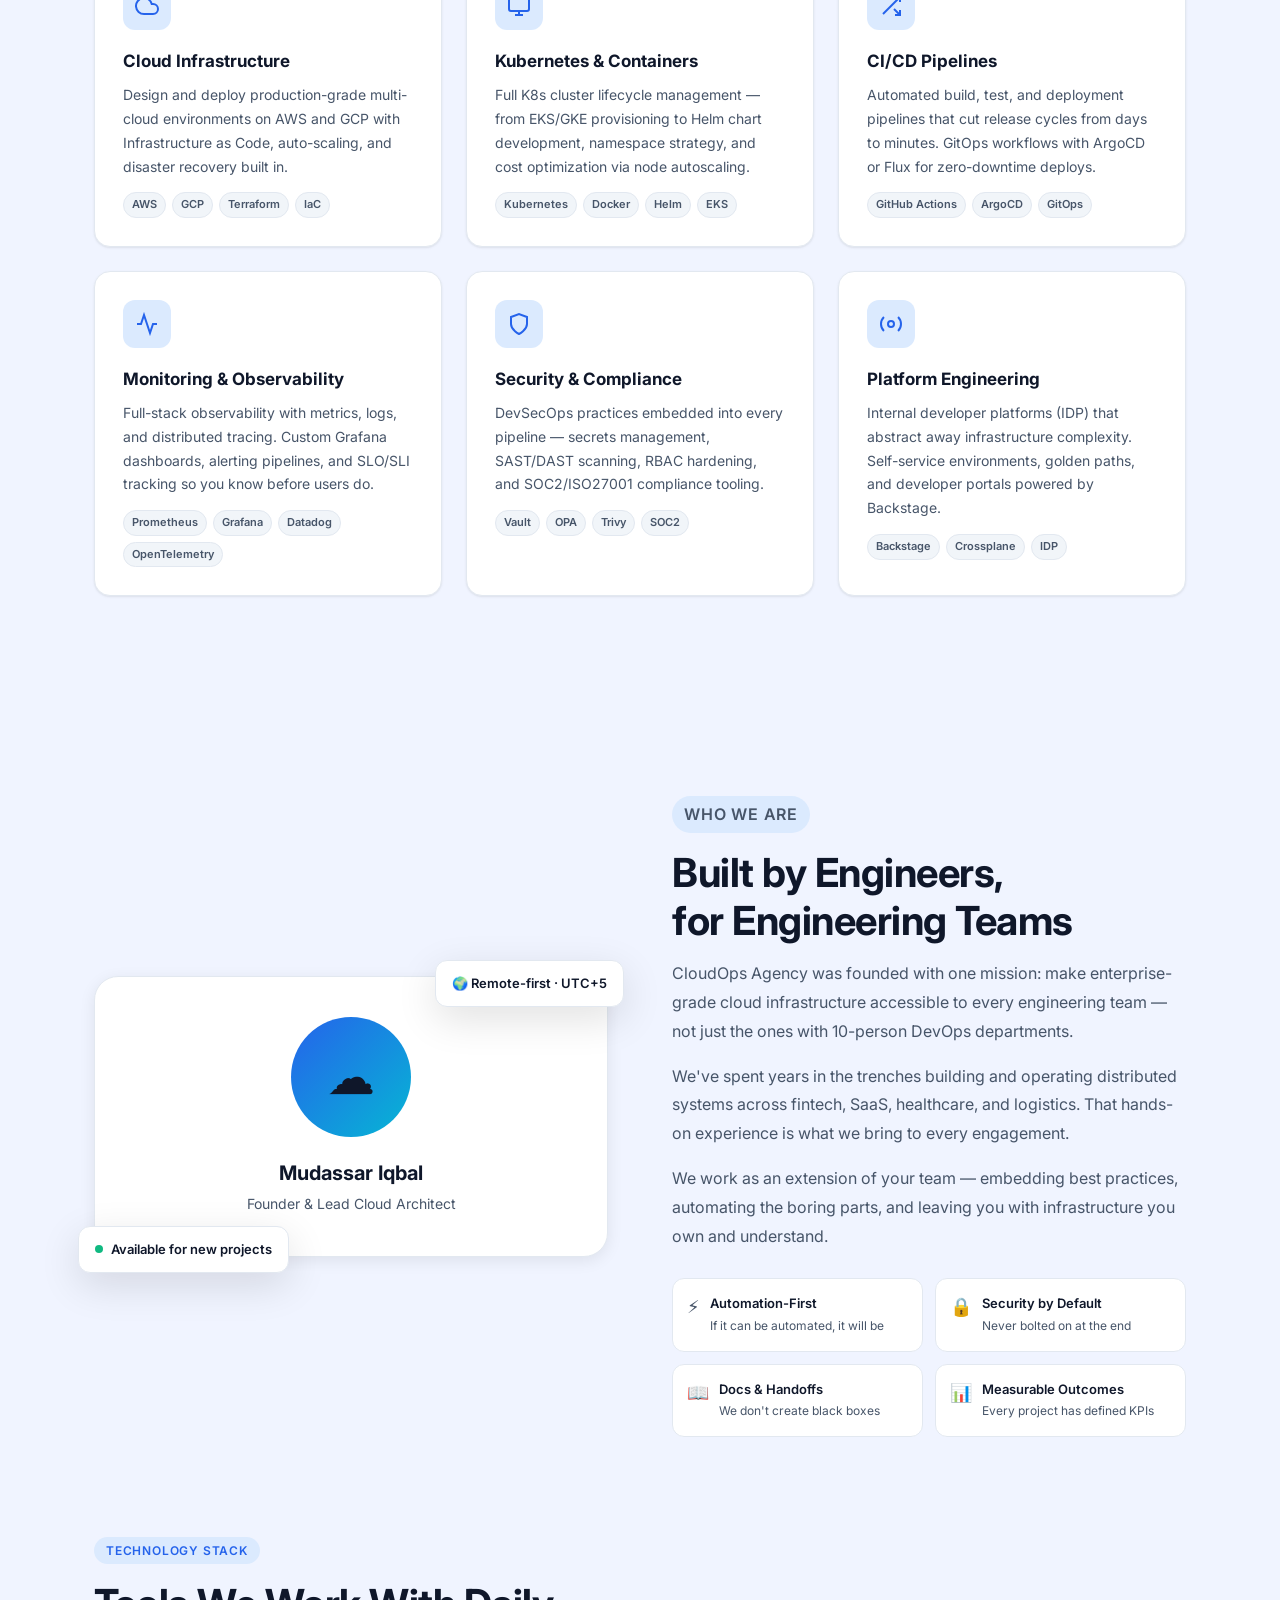
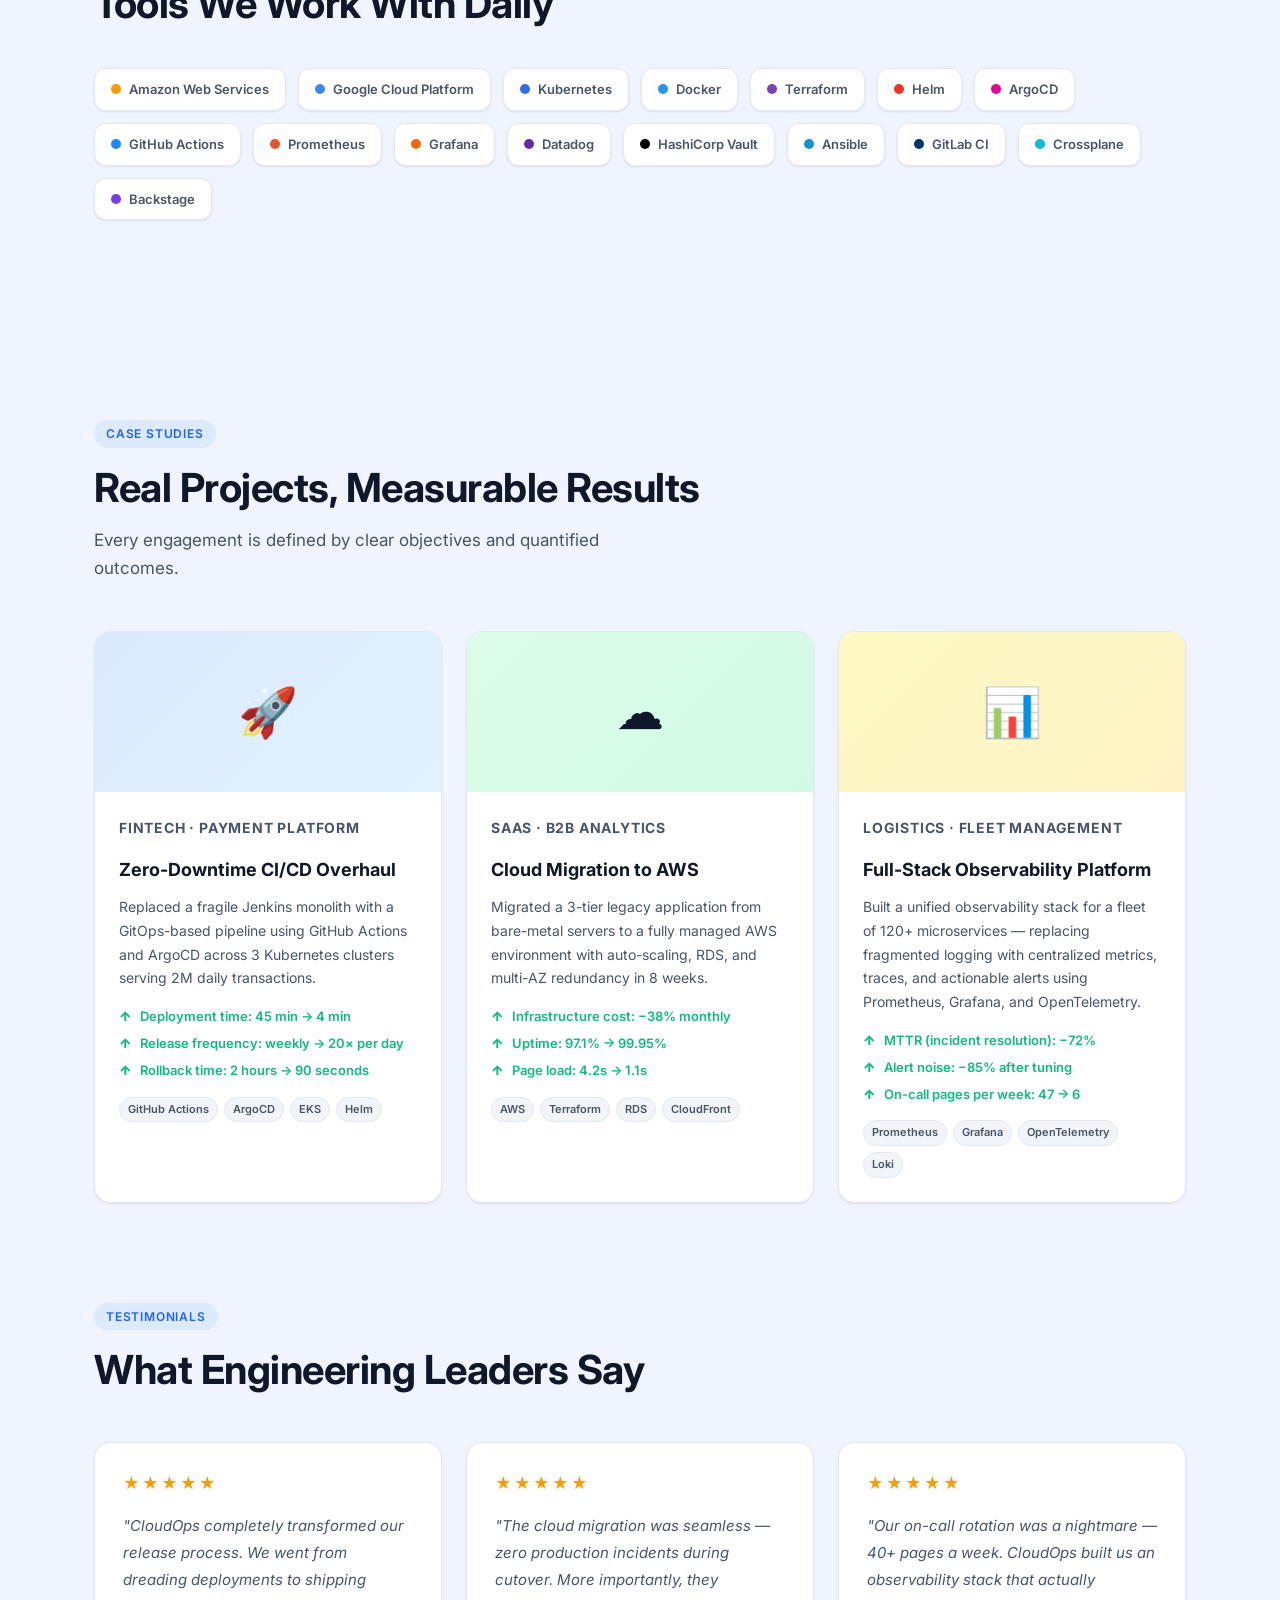
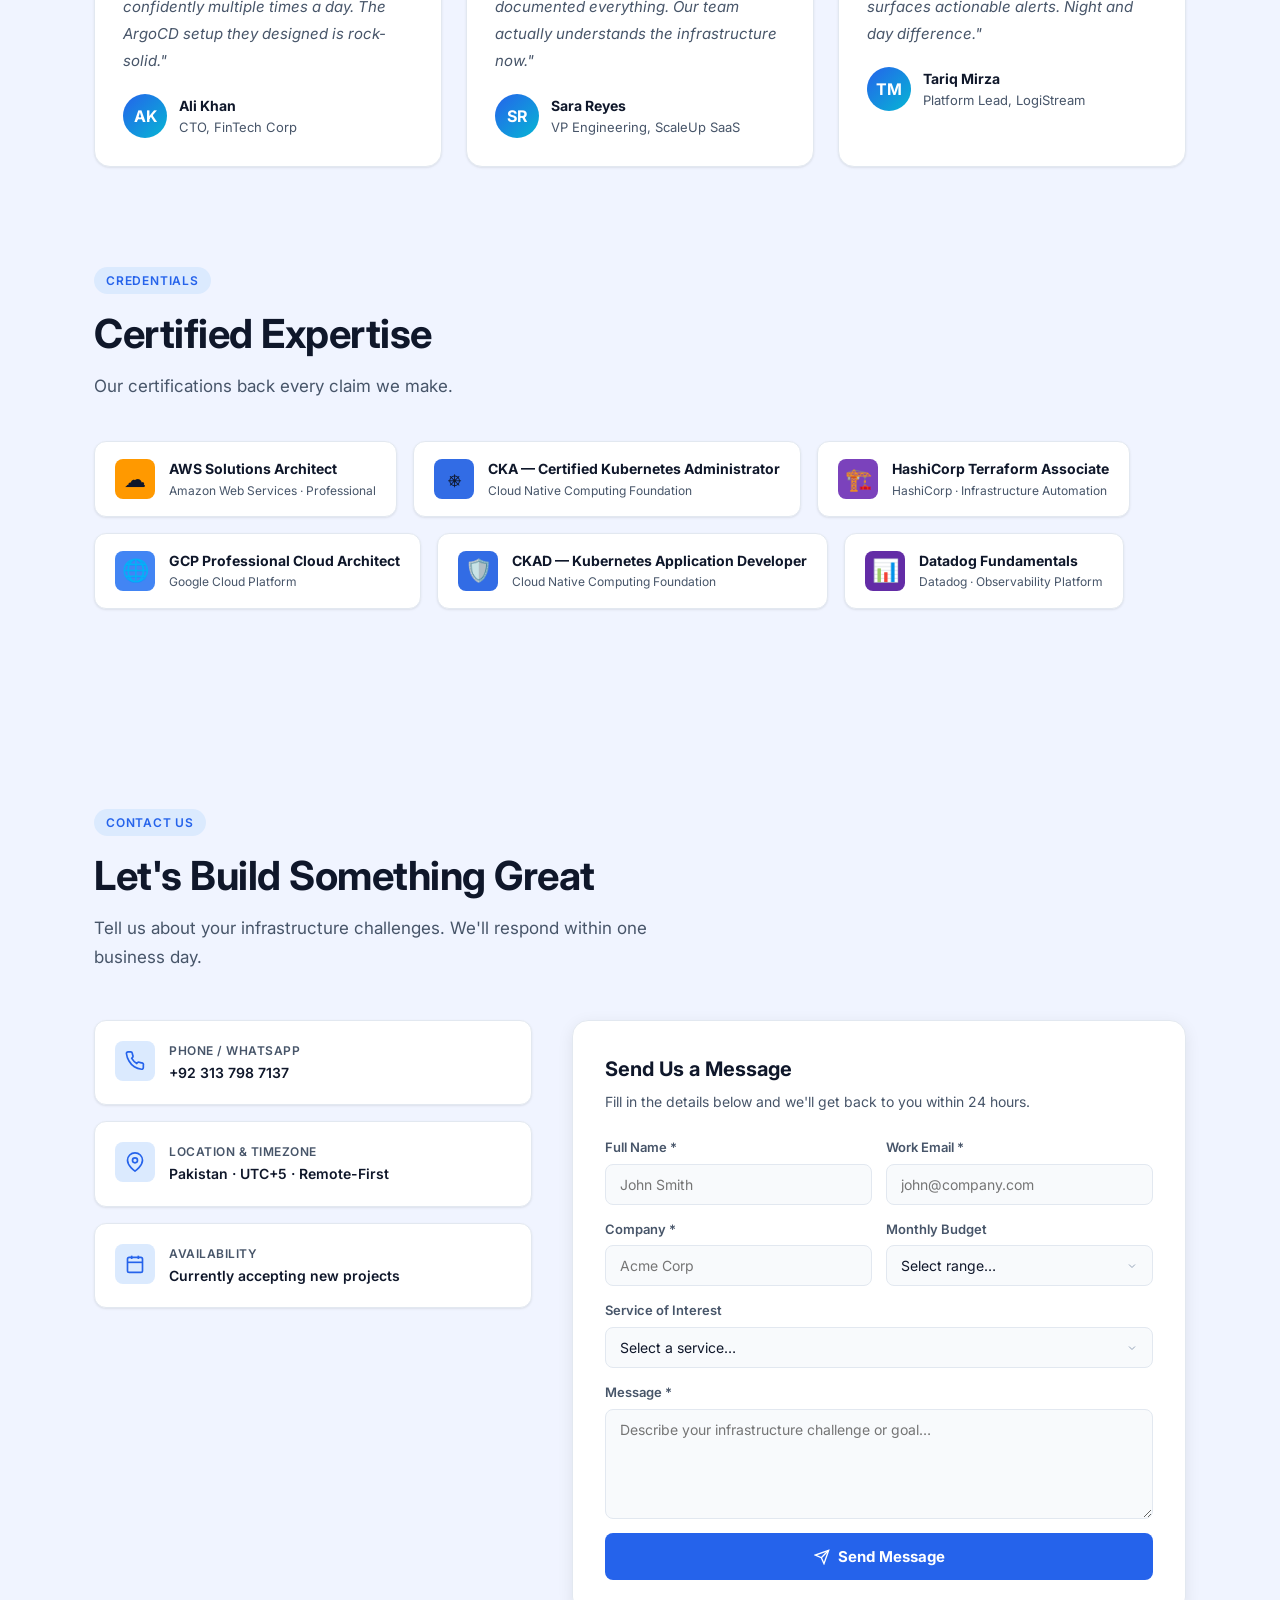
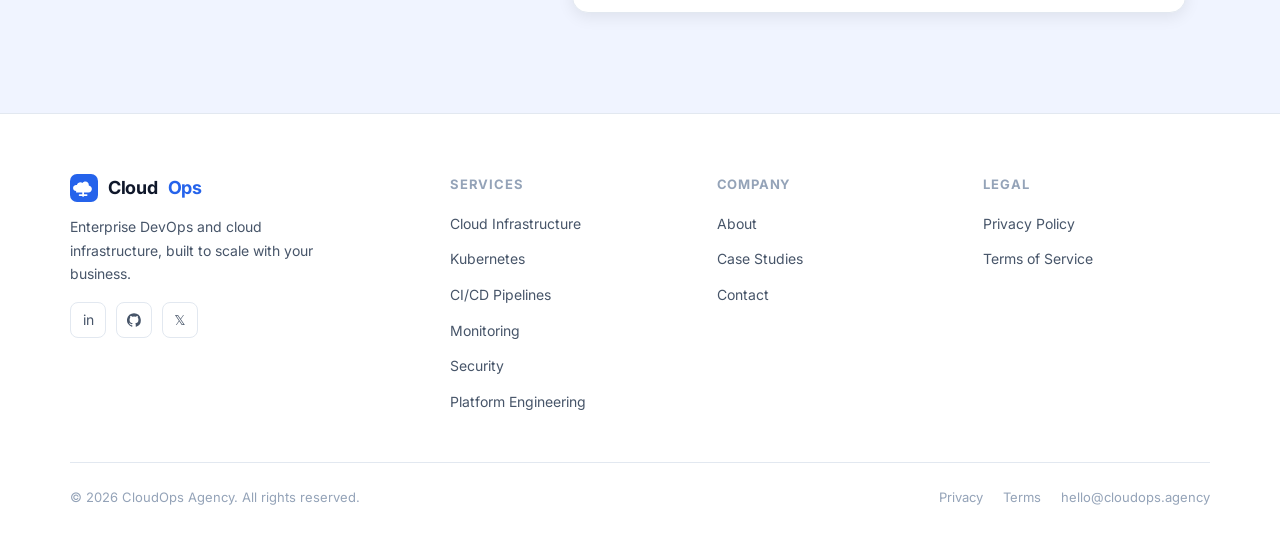
==== commit 4195924a: "Update index.html" ====
--- a/index.html
+++ b/index.html
@@ -310,7 +310,7 @@
     <div class="about-visual reveal-scale">
       <div class="about-img-wrap">
         <div class="about-img-placeholder">☁️</div>
-        <h3>Mudassar Muzammil</h3>
+        <h3>Mudassar Iqbal</h3>
         <p>Founder & Lead Cloud Architect</p>
       </div>
       <div class="about-card about-card-1">
